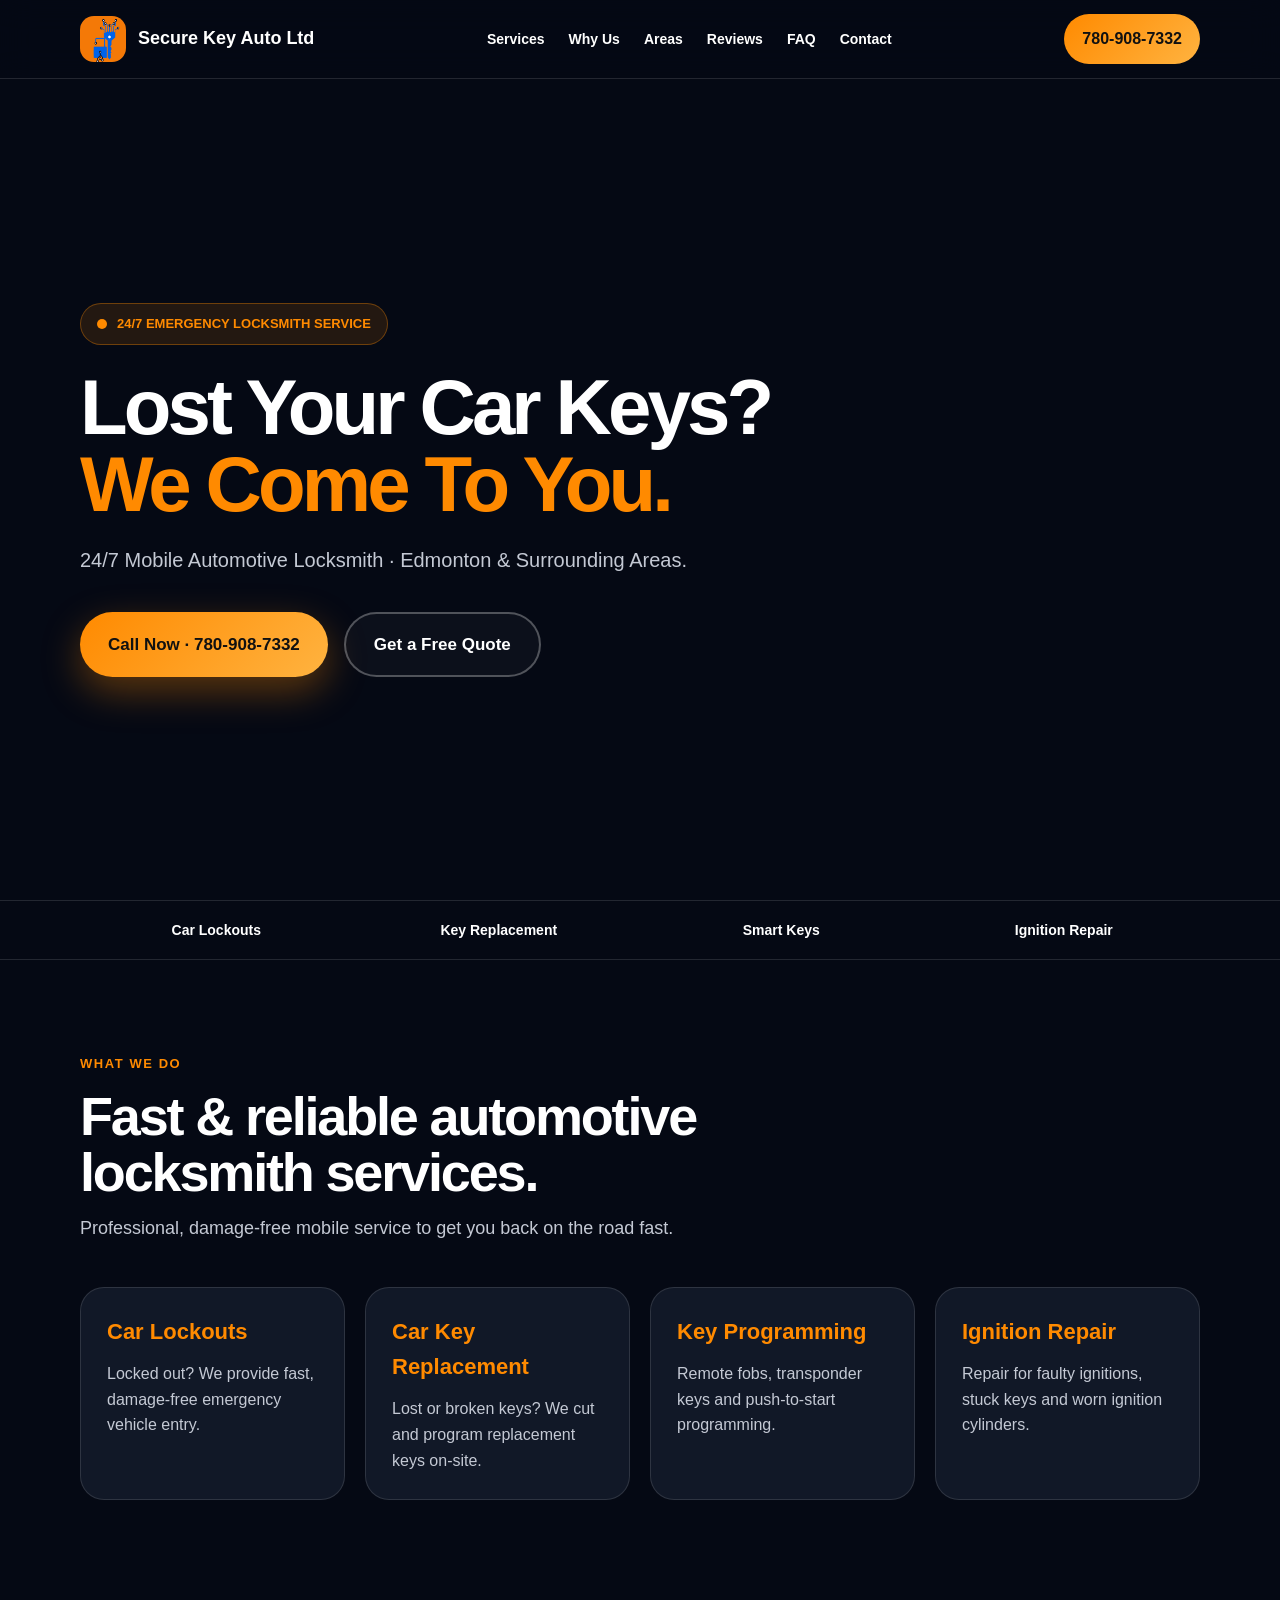
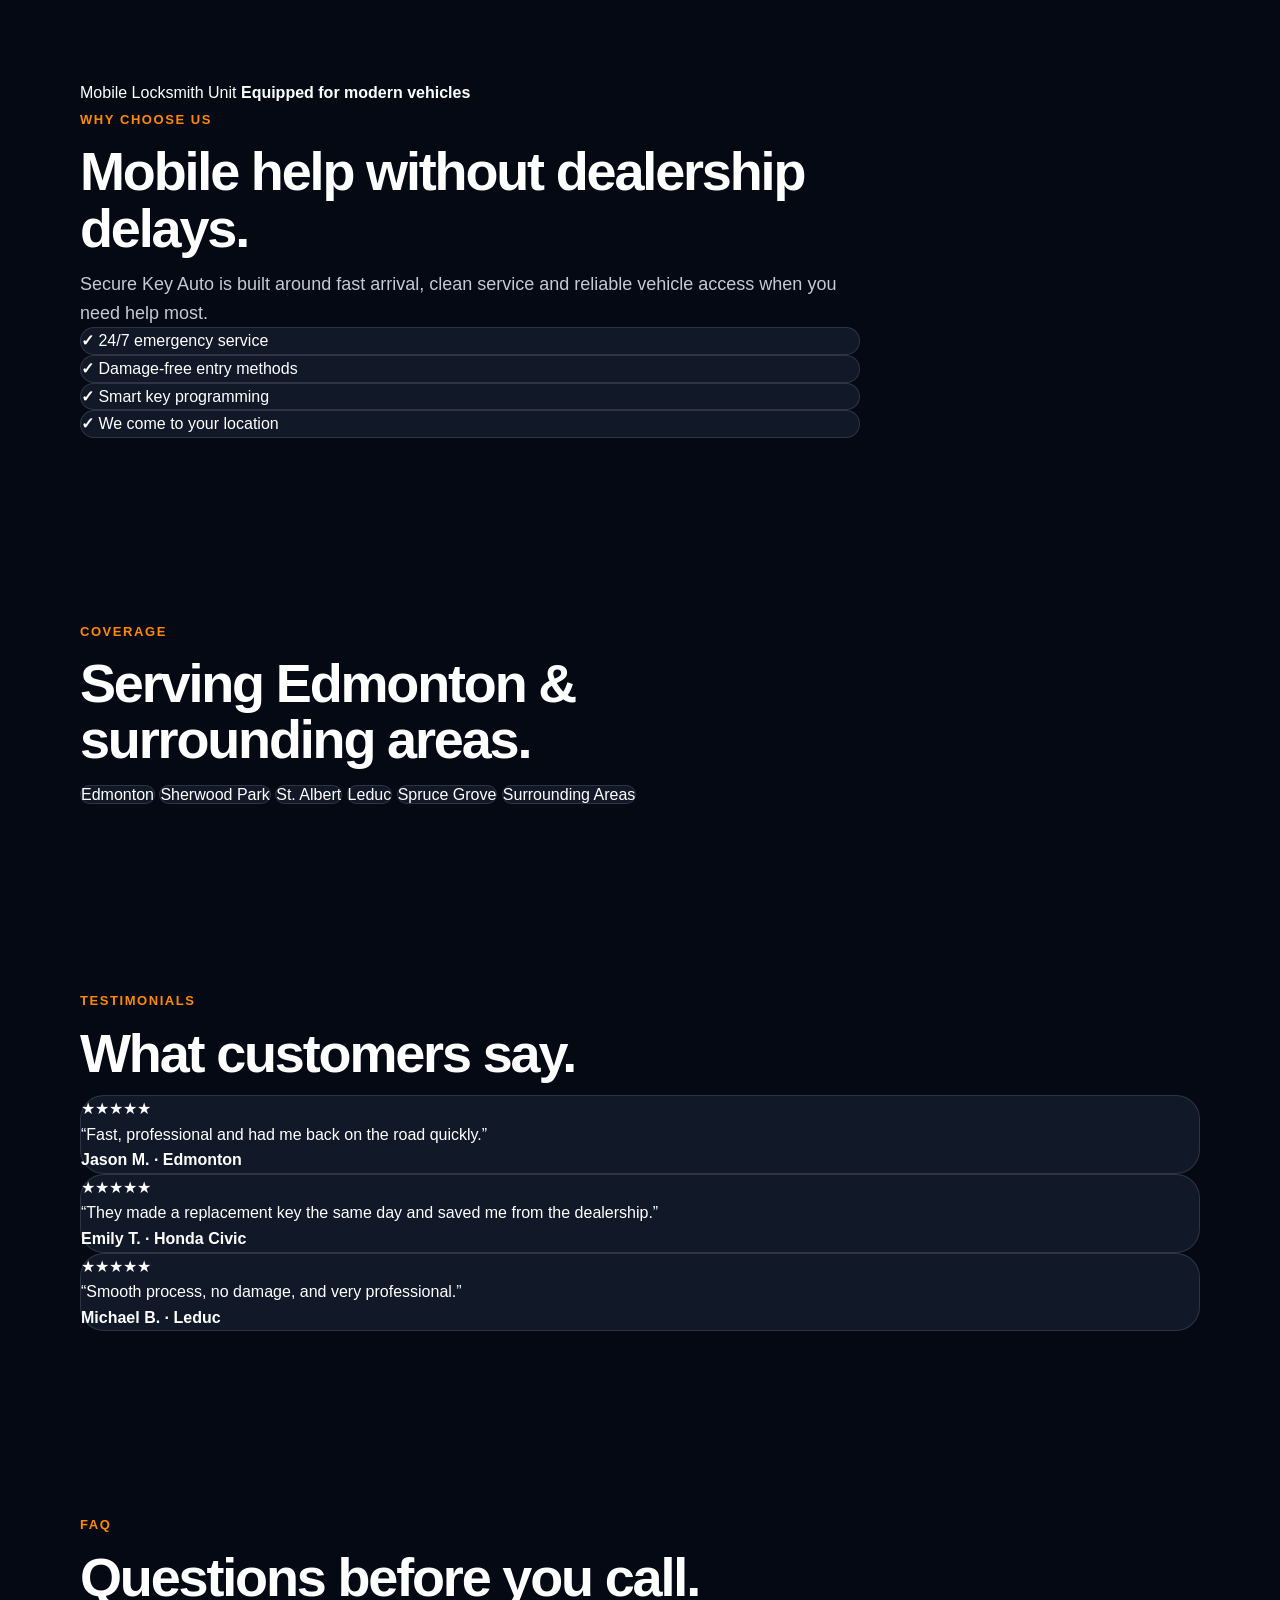
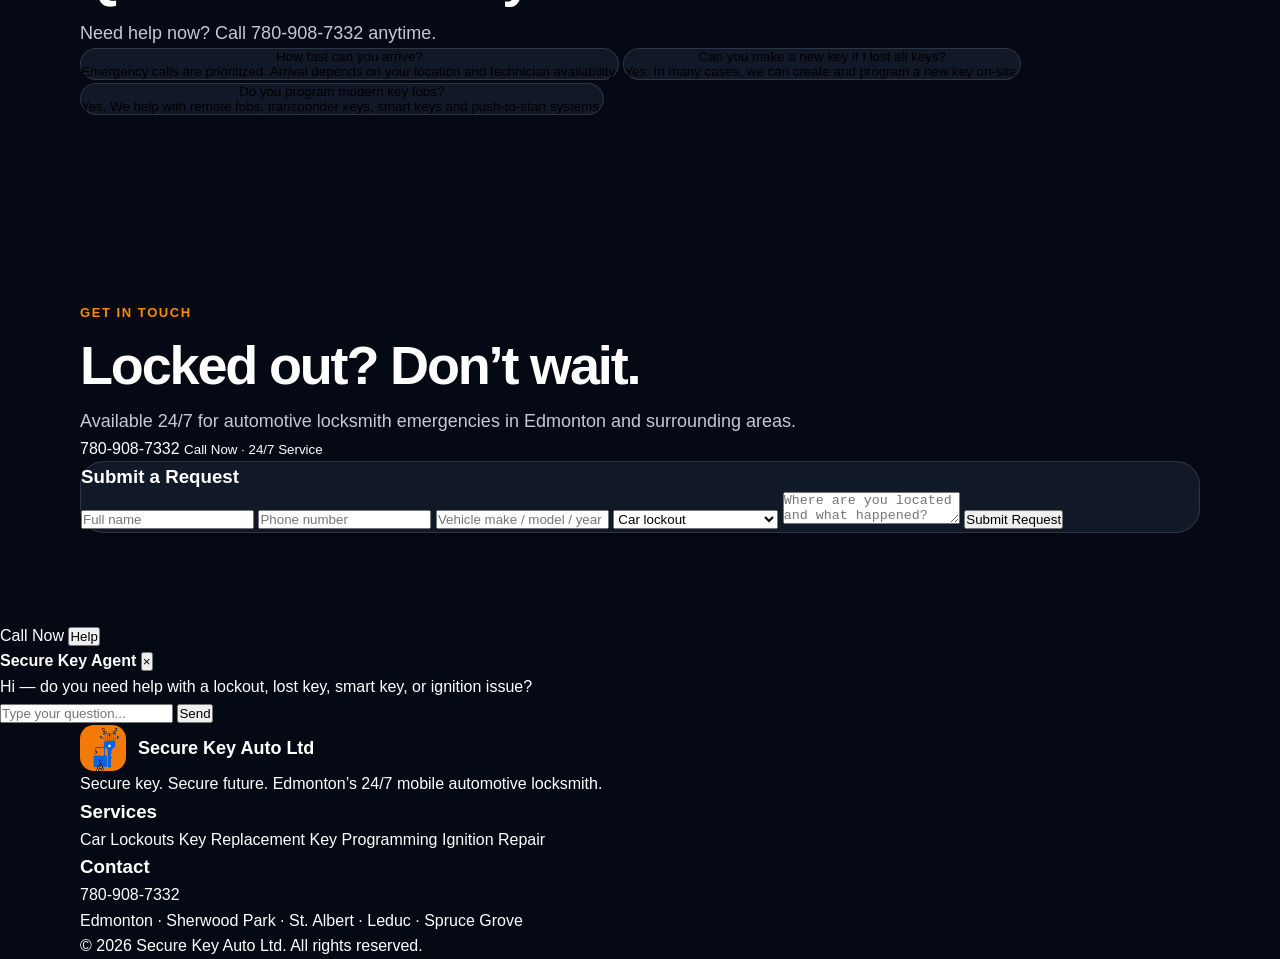
==== index.html @ ad8d3041 "Update index.html" ====
<!DOCTYPE html>
<html lang="en">
<head>
  <meta charset="UTF-8" />
  <meta name="viewport" content="width=device-width, initial-scale=1.0" />

  <title>Secure Key Auto Ltd | 24/7 Automotive Locksmith Edmonton</title>
  <meta name="description" content="24/7 mobile automotive locksmith service in Edmonton and surrounding areas. Car lockouts, lost car keys, smart key programming and ignition repair." />

  <link rel="icon" href="assets/logo-mark.png" />
  <link rel="stylesheet" href="styles.css" />
  <script defer src="script.js"></script>
</head>

<body>

  <div class="page-loader" id="loader">
    <div class="loader-ring"></div>
  </div>

  <header class="site-header">
    <div class="container nav">

      <a class="brand" href="#top">
        <img src="assets/logo-mark.png" alt="Secure Key Auto logo" onerror="this.style.display='none'">
        <span>Secure Key Auto Ltd</span>
      </a>

      <button class="menu-toggle" aria-label="Open menu">
        <span></span>
        <span></span>
        <span></span>
      </button>

      <nav class="nav-links">
        <a href="#services">Services</a>
        <a href="#why">Why Us</a>
        <a href="#areas">Areas</a>
        <a href="#reviews">Reviews</a>
        <a href="#faq">FAQ</a>
        <a href="#contact">Contact</a>
      </nav>

      <a class="nav-call" href="tel:+17809087332">780-908-7332</a>

    </div>
  </header>

  <main id="top">

    <section class="hero">
      <div class="container hero-inner">

        <div class="hero-copy reveal">

          <div class="eyebrow">
            <span></span>
            24/7 Emergency Locksmith Service
          </div>

          <h1>
            Lost Your Car Keys?
            <br>
            <strong>We Come To You.</strong>
          </h1>

          <p>
            24/7 Mobile Automotive Locksmith · Edmonton & Surrounding Areas.
          </p>

          <div class="hero-actions">
            <a class="btn btn-primary" href="tel:+17809087332">
              Call Now · 780-908-7332
            </a>

            <a class="btn btn-secondary" href="#contact">
              Get a Free Quote
            </a>
          </div>

        </div>

      </div>
    </section>

    <section class="trust-strip">
      <div class="container trust-grid">
        <span>Car Lockouts</span>
        <span>Key Replacement</span>
        <span>Smart Keys</span>
        <span>Ignition Repair</span>
      </div>
    </section>

    <section class="section services" id="services">
      <div class="container">

        <div class="section-heading reveal">
          <span>What We Do</span>
          <h2>Fast & reliable automotive locksmith services.</h2>
          <p>
            Professional, damage-free mobile service to get you back on the road fast.
          </p>
        </div>

        <div class="service-grid">

          <article class="service-card reveal">
            <h3>Car Lockouts</h3>
            <p>Locked out? We provide fast, damage-free emergency vehicle entry.</p>
          </article>

          <article class="service-card reveal">
            <h3>Car Key Replacement</h3>
            <p>Lost or broken keys? We cut and program replacement keys on-site.</p>
          </article>

          <article class="service-card reveal">
            <h3>Key Programming</h3>
            <p>Remote fobs, transponder keys and push-to-start programming.</p>
          </article>

          <article class="service-card reveal">
            <h3>Ignition Repair</h3>
            <p>Repair for faulty ignitions, stuck keys and worn ignition cylinders.</p>
          </article>

        </div>

      </div>
    </section>

    <section class="section why" id="why">
      <div class="container why-grid">

        <div class="image-panel reveal">
          <div class="image-overlay">
            <span>Mobile Locksmith Unit</span>
            <strong>Equipped for modern vehicles</strong>
          </div>
        </div>

        <div class="section-heading reveal">
          <span>Why Choose Us</span>
          <h2>Mobile help without dealership delays.</h2>
          <p>
            Secure Key Auto is built around fast arrival, clean service and reliable vehicle access when you need help most.
          </p>

          <div class="feature-list">
            <div><b>✓</b> 24/7 emergency service</div>
            <div><b>✓</b> Damage-free entry methods</div>
            <div><b>✓</b> Smart key programming</div>
            <div><b>✓</b> We come to your location</div>
          </div>

        </div>

      </div>
    </section>

    <section class="section areas" id="areas">
      <div class="container">

        <div class="section-heading reveal">
          <span>Coverage</span>
          <h2>Serving Edmonton & surrounding areas.</h2>
        </div>

        <div class="area-list reveal">
          <span>Edmonton</span>
          <span>Sherwood Park</span>
          <span>St. Albert</span>
          <span>Leduc</span>
          <span>Spruce Grove</span>
          <span>Surrounding Areas</span>
        </div>

      </div>
    </section>

    <section class="section reviews" id="reviews">
      <div class="container">

        <div class="section-heading reveal">
          <span>Testimonials</span>
          <h2>What customers say.</h2>
        </div>

        <div class="review-grid">

          <article class="review-card reveal">
            <div class="stars">★★★★★</div>
            <p>“Fast, professional and had me back on the road quickly.”</p>
            <strong>Jason M. · Edmonton</strong>
          </article>

          <article class="review-card reveal">
            <div class="stars">★★★★★</div>
            <p>“They made a replacement key the same day and saved me from the dealership.”</p>
            <strong>Emily T. · Honda Civic</strong>
          </article>

          <article class="review-card reveal">
            <div class="stars">★★★★★</div>
            <p>“Smooth process, no damage, and very professional.”</p>
            <strong>Michael B. · Leduc</strong>
          </article>

        </div>

      </div>
    </section>

    <section class="section faq" id="faq">
      <div class="container faq-grid">

        <div class="section-heading reveal">
          <span>FAQ</span>
          <h2>Questions before you call.</h2>
          <p>Need help now? Call 780-908-7332 anytime.</p>
        </div>

        <div class="faq-list reveal">

          <button class="faq-item">
            <span>How fast can you arrive?</span>
            <p>Emergency calls are prioritized. Arrival depends on your location and technician availability.</p>
          </button>

          <button class="faq-item">
            <span>Can you make a new key if I lost all keys?</span>
            <p>Yes. In many cases, we can create and program a new key on-site.</p>
          </button>

          <button class="faq-item">
            <span>Do you program modern key fobs?</span>
            <p>Yes. We help with remote fobs, transponder keys, smart keys and push-to-start systems.</p>
          </button>

        </div>

      </div>
    </section>

    <section class="section contact" id="contact">
      <div class="container contact-grid">

        <div class="section-heading reveal">
          <span>Get In Touch</span>
          <h2>Locked out? Don’t wait.</h2>
          <p>
            Available 24/7 for automotive locksmith emergencies in Edmonton and surrounding areas.
          </p>

          <div class="contact-callout">
            <a href="tel:+17809087332">780-908-7332</a>
            <small>Call Now · 24/7 Service</small>
          </div>
        </div>

        <form class="contact-form reveal">

          <h3>Submit a Request</h3>

          <input name="name" placeholder="Full name" required>
          <input name="phone" placeholder="Phone number" required>
          <input name="vehicle" placeholder="Vehicle make / model / year">

          <select name="service">
            <option>Car lockout</option>
            <option>Lost car key</option>
            <option>Smart key programming</option>
            <option>Ignition repair</option>
            <option>Other</option>
          </select>

          <textarea name="message" placeholder="Where are you located and what happened?"></textarea>

          <button>Submit Request</button>

        </form>

      </div>
    </section>

  </main>

  <a class="floating-call" href="tel:+17809087332">Call Now</a>

  <button class="chat-launcher" aria-label="Open help">Help</button>

  <aside class="chatbot">

    <div class="chat-header">
      <strong>Secure Key Agent</strong>
      <button class="chat-close">×</button>
    </div>

    <div class="chat-messages">
      <p class="bot">
        Hi — do you need help with a lockout, lost key, smart key, or ignition issue?
      </p>
    </div>

    <form class="chat-form">
      <input placeholder="Type your question...">
      <button>Send</button>
    </form>

  </aside>

  <footer class="footer">
    <div class="container footer-grid">

      <div>
        <a class="brand footer-brand" href="#top">
          <img src="assets/logo-mark.png" alt="" onerror="this.style.display='none'">
          <span>Secure Key Auto Ltd</span>
        </a>

        <p>
          Secure key. Secure future. Edmonton’s 24/7 mobile automotive locksmith.
        </p>
      </div>

      <div>
        <h3>Services</h3>
        <a href="#services">Car Lockouts</a>
        <a href="#services">Key Replacement</a>
        <a href="#services">Key Programming</a>
        <a href="#services">Ignition Repair</a>
      </div>

      <div>
        <h3>Contact</h3>
        <a href="tel:+17809087332">780-908-7332</a>
        <p>Edmonton · Sherwood Park · St. Albert · Leduc · Spruce Grove</p>
      </div>

    </div>

    <div class="container footer-bottom">
      <p>© 2026 Secure Key Auto Ltd. All rights reserved.</p>
    </div>
  </footer>

</body>
</html>
---- styles.css ----
:root{
  --orange:#ff8a00;
  --orange2:#ffb340;

  --dark:#050914;
  --panel:#111827;

  --text:#ffffff;
  --muted:#c4c9d4;

  --line:rgba(255,255,255,.12);

  --shadow:
  0 24px 70px rgba(0,0,0,.45);
}

*{
  margin:0;
  padding:0;
  box-sizing:border-box;
}

html{
  scroll-behavior:smooth;
}

body{
  font-family:Inter,Arial,sans-serif;
  background:var(--dark);
  color:var(--text);
  overflow-x:hidden;
  line-height:1.6;
}

a{
  text-decoration:none;
  color:inherit;
}

img{
  max-width:100%;
  display:block;
}

.container{
  width:min(1120px,92%);
  margin:auto;
}

.section{
  padding:90px 0;
}

/* HEADER */

.site-header{
  position:fixed;
  top:0;
  width:100%;
  z-index:1000;

  background:rgba(5,9,20,.9);

  backdrop-filter:blur(16px);

  border-bottom:1px solid var(--line);
}

.nav{
  display:flex;
  justify-content:space-between;
  align-items:center;

  padding:14px 0;
}

.brand{
  display:flex;
  align-items:center;
  gap:12px;

  font-weight:900;
}

.brand img{
  width:46px;
  height:46px;

  border-radius:14px;
}

.brand span{
  font-size:18px;
}

.menu-toggle{
  background:none;
  border:0;

  width:42px;

  display:none;
}

.menu-toggle span{
  display:block;

  height:3px;

  background:white;

  margin:6px 0;

  border-radius:4px;
}

.nav-links{
  display:flex;
  gap:24px;

  font-size:14px;
  font-weight:800;
}

.nav-links a:hover{
  color:var(--orange);
}

.nav-call{
  padding:12px 18px;

  border-radius:999px;

  background:
  linear-gradient(
    135deg,
    var(--orange),
    var(--orange2)
  );

  color:#111;

  font-weight:900;
}

/* HERO */

.hero{
  min-height:100svh;

  display:flex;
  align-items:center;

  background:
  linear-gradient(
    rgba(5,9,20,.74),
    rgba(5,9,20,.84)
  ),

  url("https://images.unsplash.com/photo-1503376780353-7e6692767b70?q=80&w=1600&auto=format&fit=crop")
  center/cover no-repeat;
}

.hero-inner{
  min-height:100svh;

  display:flex;
  align-items:center;

  padding-top:80px;
}

.hero-copy{
  width:min(760px,100%);
}

.eyebrow{
  display:inline-flex;
  align-items:center;
  gap:10px;

  padding:10px 16px;

  border-radius:999px;

  border:1px solid rgba(255,138,0,.35);

  background:rgba(255,138,0,.12);

  color:var(--orange);

  font-size:13px;
  font-weight:900;

  text-transform:uppercase;

  margin-bottom:24px;
}

.eyebrow span{
  width:10px;
  height:10px;

  border-radius:50%;

  background:var(--orange);
}

.hero h1{
  font-size:clamp(44px,7vw,78px);

  line-height:.98;

  letter-spacing:-.05em;

  margin-bottom:22px;
}

.hero h1 strong{
  color:var(--orange);
}

.hero p{
  max-width:650px;

  font-size:20px;

  color:var(--muted);
}

.hero-actions{
  display:flex;
  flex-wrap:wrap;

  gap:16px;

  margin-top:36px;
}

.btn{
  display:inline-flex;
  justify-content:center;
  align-items:center;

  padding:17px 28px;

  border-radius:999px;

  font-size:17px;
  font-weight:900;
}

.btn-primary{
  background:
  linear-gradient(
    135deg,
    var(--orange),
    var(--orange2)
  );

  color:#111;

  box-shadow:
  0 14px 38px rgba(255,138,0,.35);
}

.btn-secondary{
  border:2px solid rgba(255,255,255,.28);

  background:rgba(255,255,255,.03);
}

/* TRUST */

.trust-strip{
  background:var(--dark);

  border-top:1px solid var(--line);
  border-bottom:1px solid var(--line);

  padding:18px 0;
}

.trust-grid{
  display:grid;
  grid-template-columns:repeat(4,1fr);

  gap:10px;

  text-align:center;

  font-size:14px;
  font-weight:900;
}

/* HEADINGS */

.section-heading{
  max-width:780px;
}

.section-heading span{
  color:var(--orange);

  font-size:13px;
  font-weight:900;

  text-transform:uppercase;

  letter-spacing:.12em;
}

.section-heading h2{
  font-size:clamp(32px,5vw,54px);

  line-height:1.04;

  letter-spacing:-.04em;

  margin:12px 0 14px;
}

.section-heading p{
  font-size:18px;

  color:var(--muted);
}

/* SERVICES */

.service-grid{
  display:grid;
  grid-template-columns:repeat(4,1fr);

  gap:20px;

  margin-top:44px;
}

.service-card{
  background:var(--panel);

  border:1px solid var(--line);

  border-radius:24px;

  padding:26px;

  transition:.3s ease;
}

.service-card:hover{
  transform:translateY(-6px);
}

.service-card h3{
  color:var(--orange);

  font-size:22px;

  margin-bottom:12px;
}

.service-card p{
  color:var(--muted);
}

/* PANELS */

.review-card,
.faq-item,
.contact-form,
.area-list span,
.feature-list div{
  background:var(--panel);

  border:1px solid var(--line);

  border-radius:24px;
}

/* MOBILE */

@media(max-width:980px){

  .nav-links,
  .nav-call{
    display:none;
  }

  .menu-toggle{
    display:block;
  }

  .nav-links.open{
    display:grid;

    position:absolute;

    top:74px;
    left:4%;
    right:4%;

    background:var(--panel);

    border:1px solid var(--line);

    border-radius:20px;

    padding:20px;
  }

  .service-grid{
    grid-template-columns:1fr 1fr;
  }

}

@media(max-width:640px){

  .section{
    padding:74px 0;
  }

  .brand span{
    font-size:16px;
  }

  .hero-inner{
    align-items:flex-start;

    padding-top:145px;
  }

  .hero-copy{
    text-align:center;

    margin:auto;
  }

  .hero h1{
    font-size:44px;

    line-height:1.02;

    margin-bottom:18px;
  }

  .hero p{
    font-size:18px;

    line-height:1.5;
  }

  .btn{
    width:100%;
  }

  .service-grid,
  .trust-grid{
    grid-template-columns:1fr;
  }

}
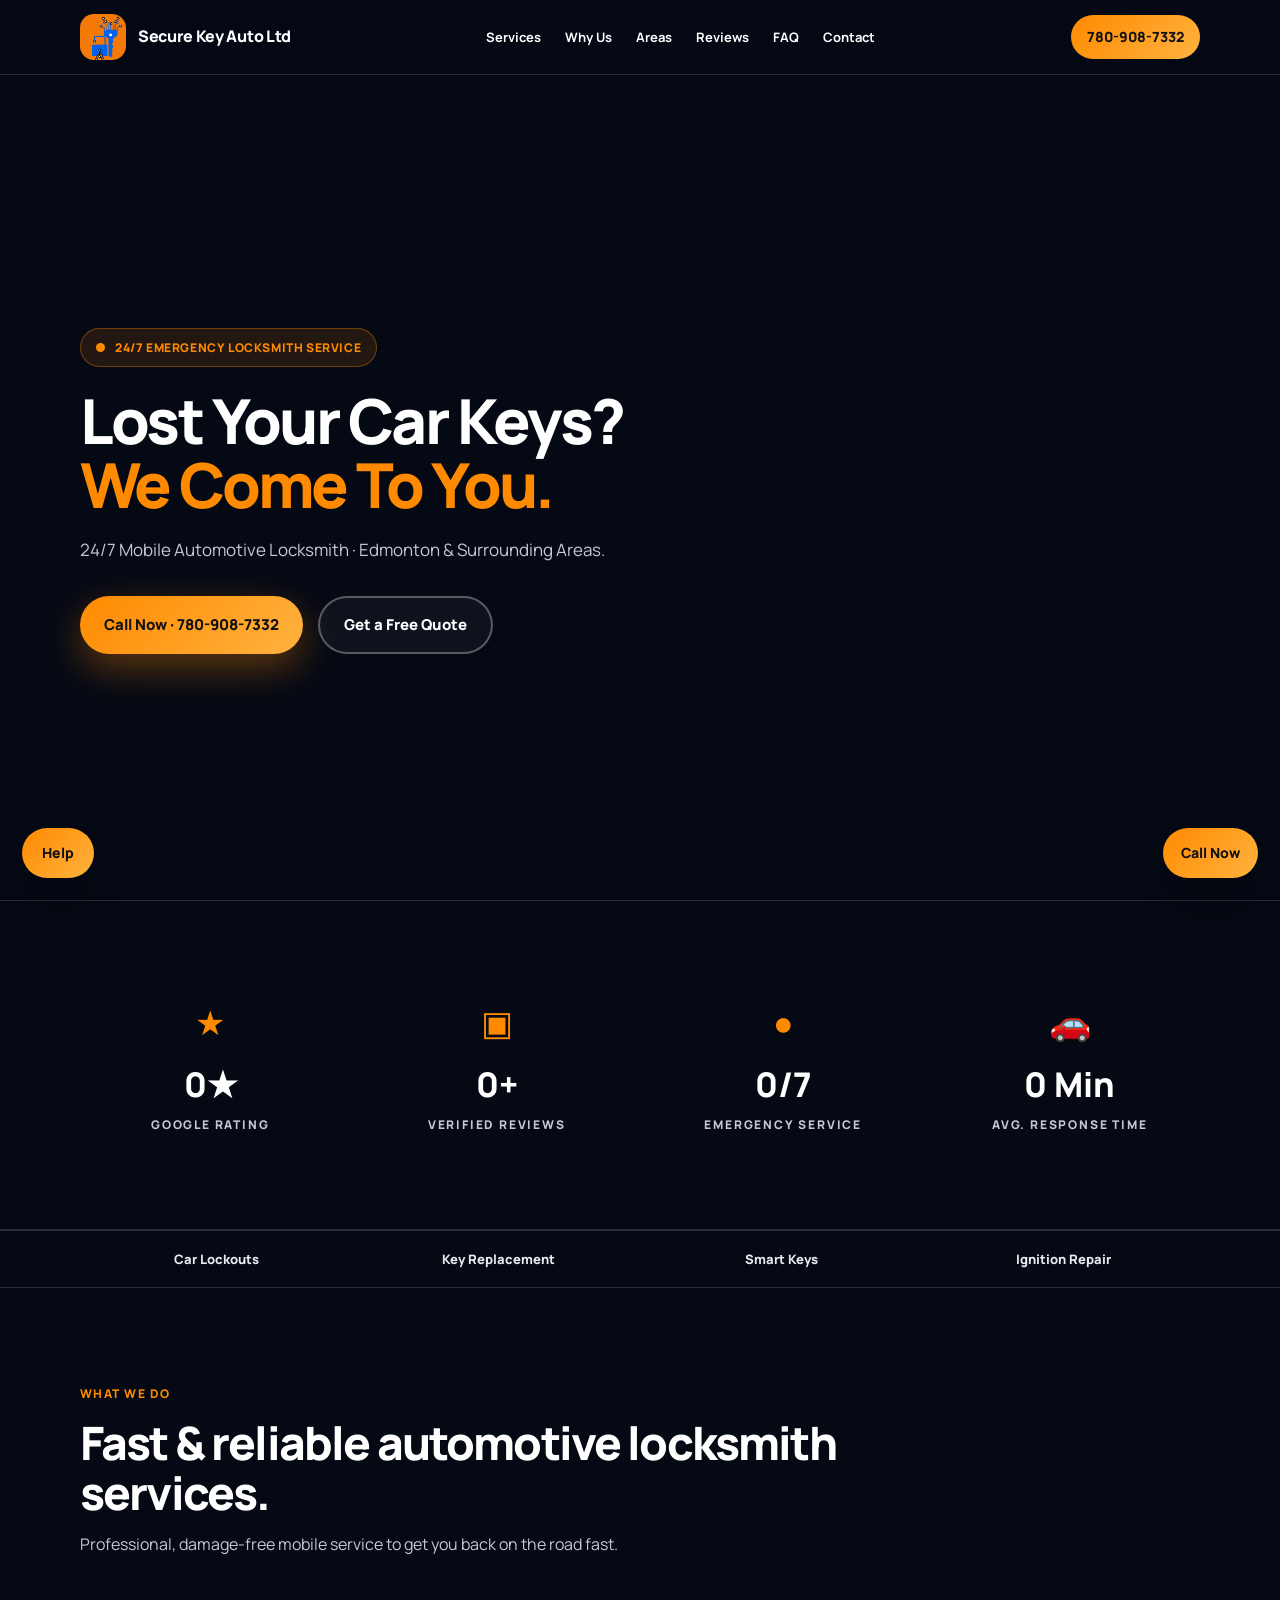
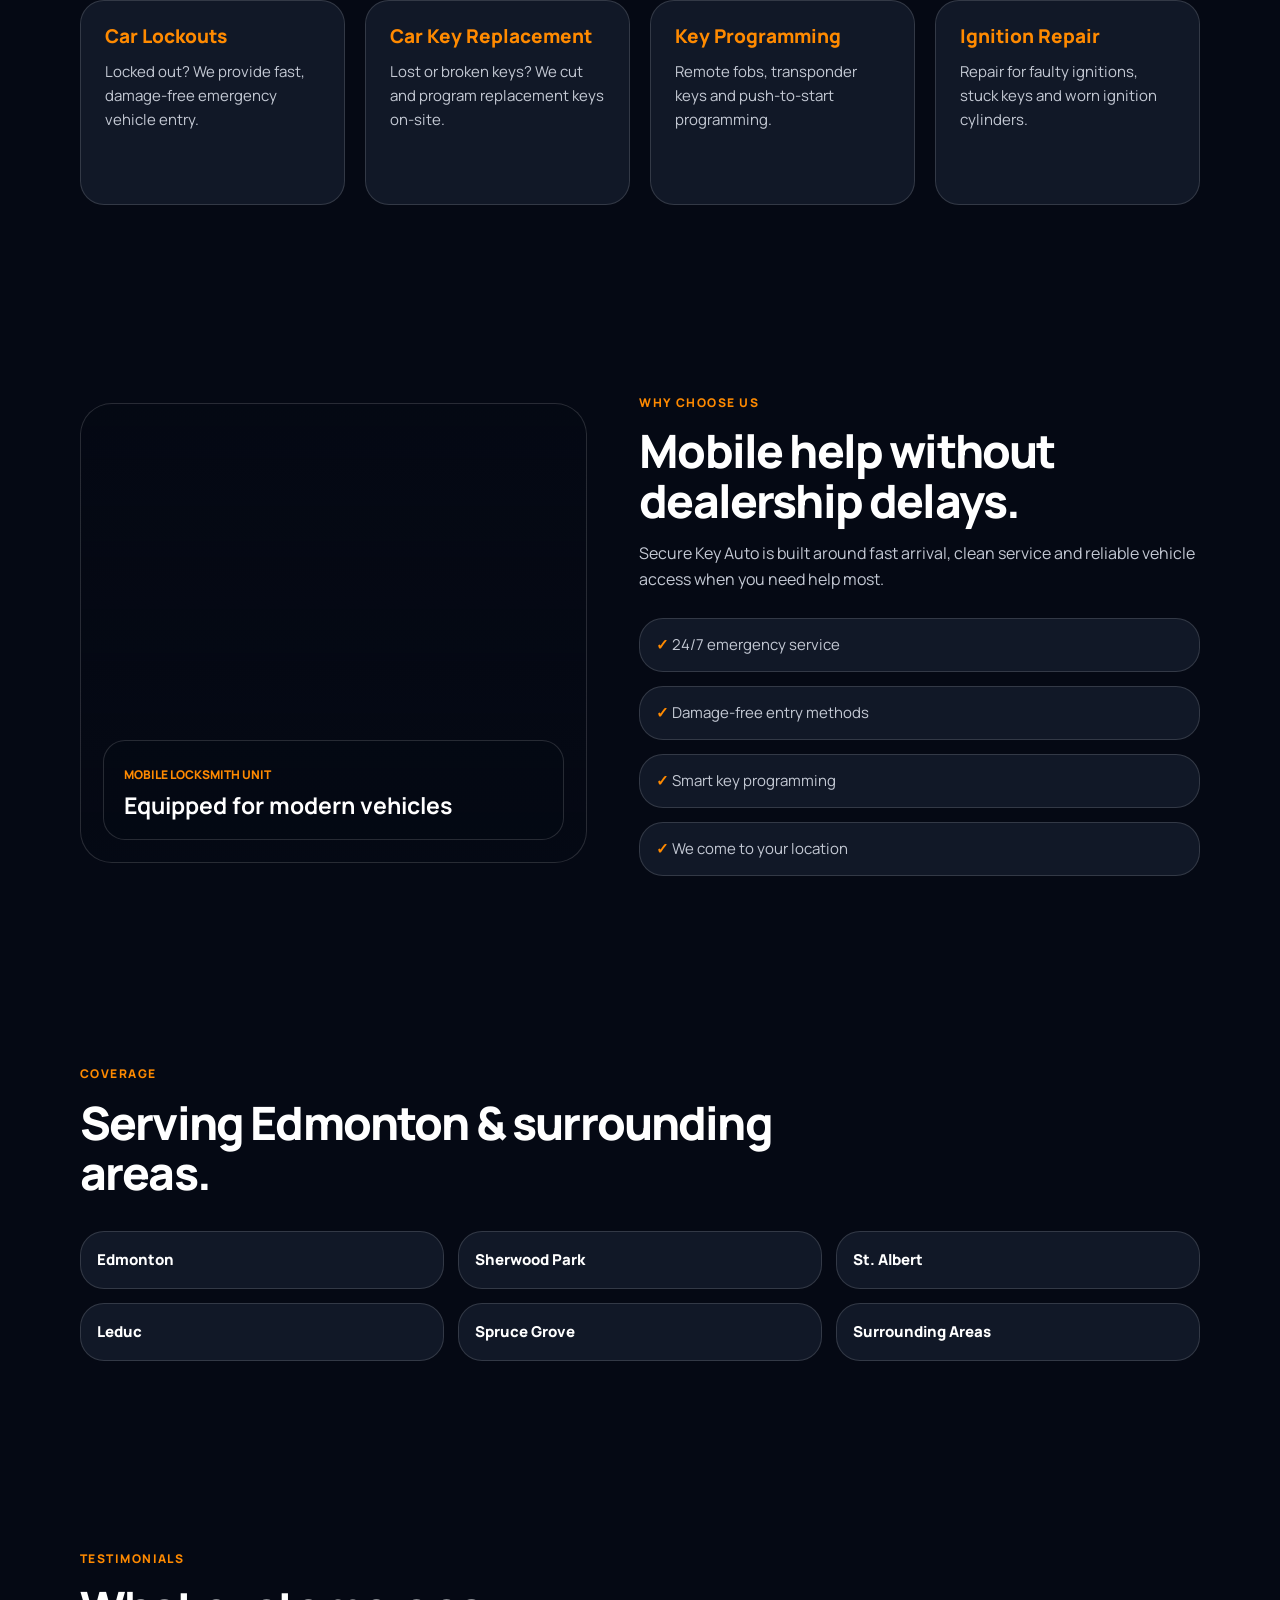
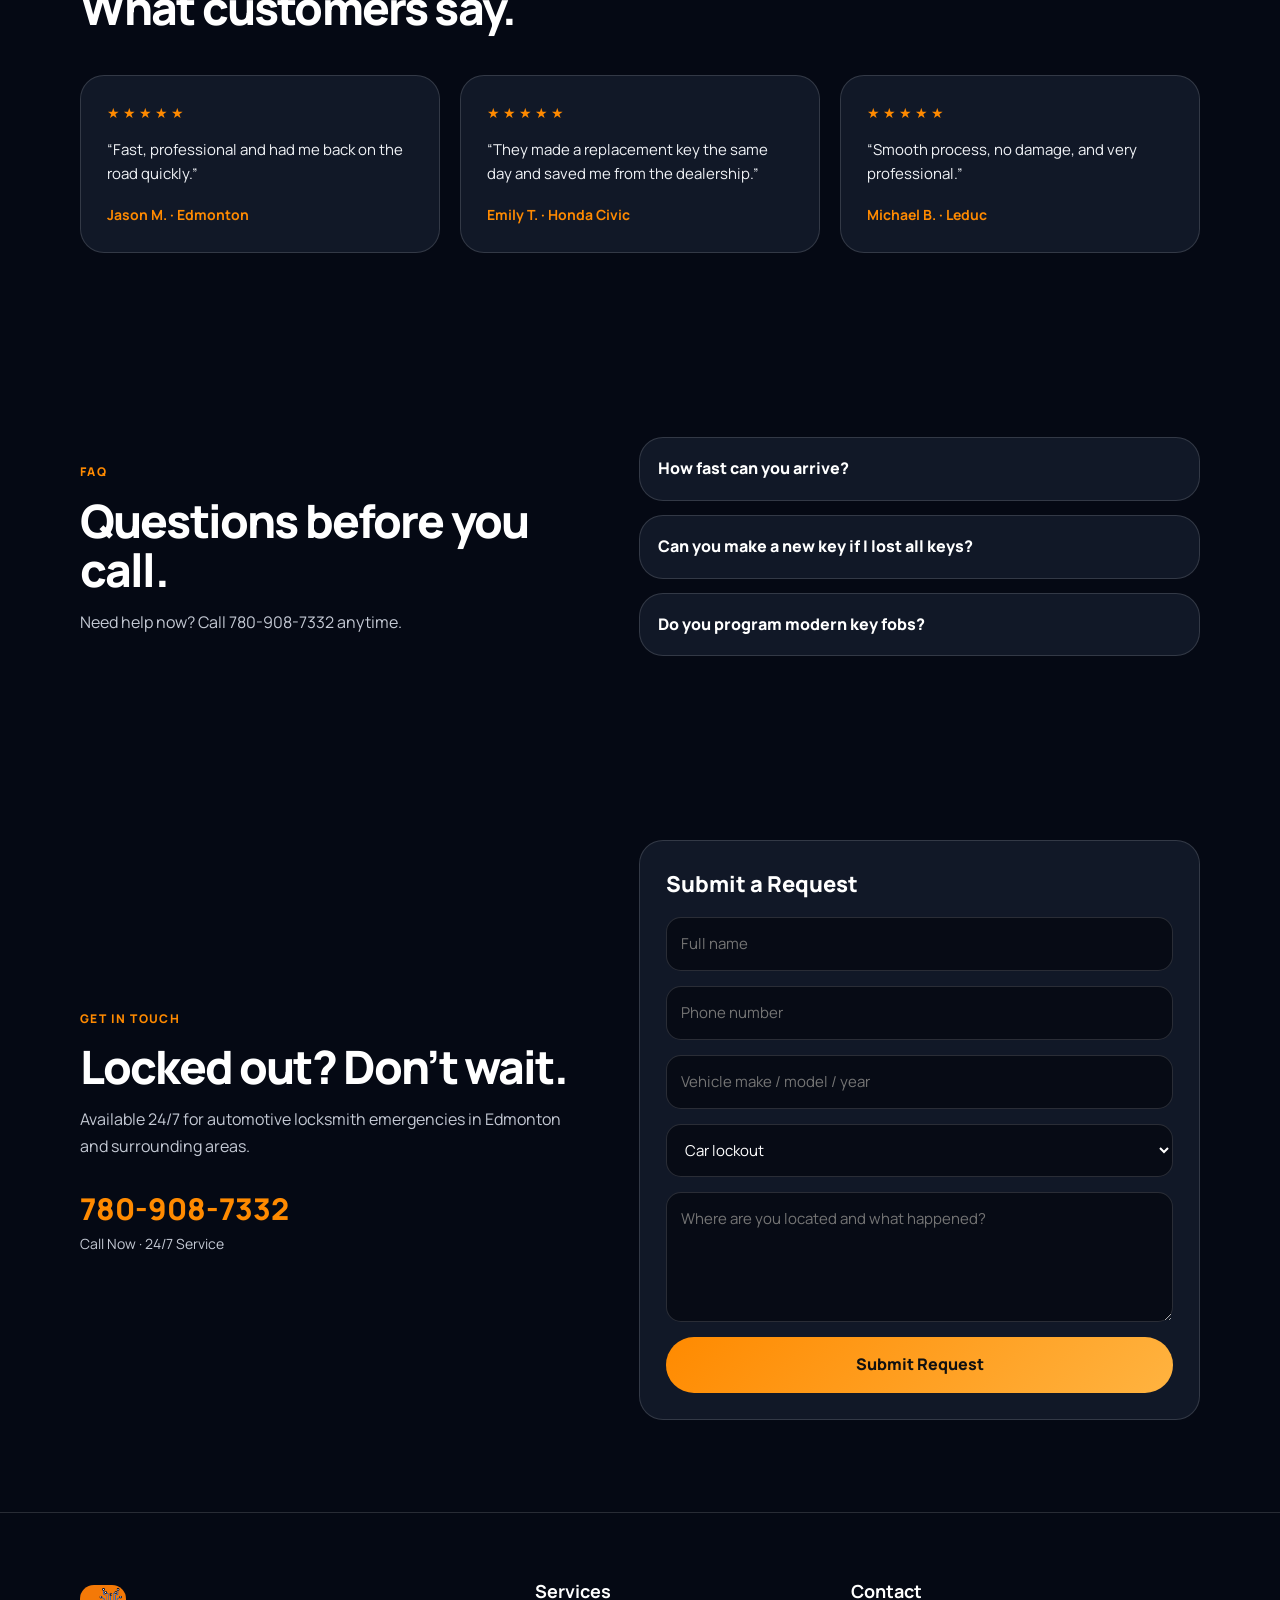
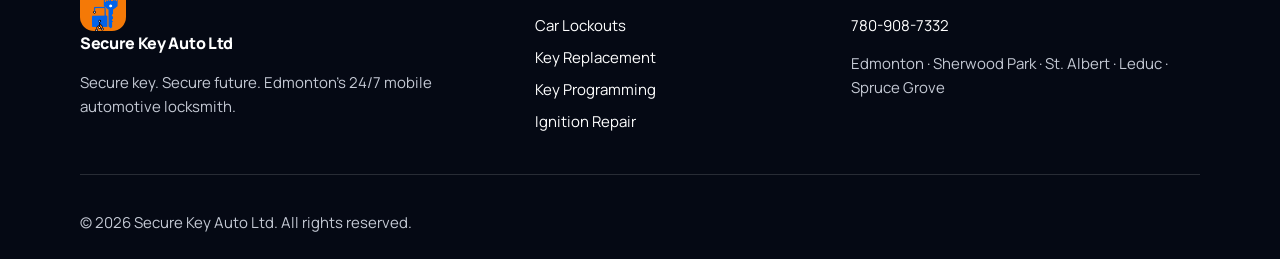
==== commit f38938c8: "Update index.html" ====
--- a/index.html
+++ b/index.html
@@ -83,6 +83,36 @@
       </div>
     </section>
 
+    <section class="stats-section" id="stats">
+      <div class="container stats-grid">
+
+        <div class="stat-box reveal">
+          <div class="stat-icon">★</div>
+          <h3><span class="counter" data-target="4.9">0</span>★</h3>
+          <p>Google Rating</p>
+        </div>
+
+        <div class="stat-box reveal">
+          <div class="stat-icon">▣</div>
+          <h3><span class="counter" data-target="200">0</span>+</h3>
+          <p>Verified Reviews</p>
+        </div>
+
+        <div class="stat-box reveal">
+          <div class="stat-icon">●</div>
+          <h3><span class="counter" data-target="24">0</span>/7</h3>
+          <p>Emergency Service</p>
+        </div>
+
+        <div class="stat-box reveal">
+          <div class="stat-icon">🚗</div>
+          <h3><span class="counter" data-target="20">0</span> Min</h3>
+          <p>Avg. Response Time</p>
+        </div>
+
+      </div>
+    </section>
+
     <section class="trust-strip">
       <div class="container trust-grid">
         <span>Car Lockouts</span>
--- a/styles.css
+++ b/styles.css
@@ -1,17 +1,14 @@
+@import url('https://fonts.googleapis.com/css2?family=Manrope:wght@400;500;600;700;800&display=swap');
+
 :root{
   --orange:#ff8a00;
   --orange2:#ffb340;
-
   --dark:#050914;
   --panel:#111827;
-
   --text:#ffffff;
   --muted:#c4c9d4;
-
-  --line:rgba(255,255,255,.12);
-
-  --shadow:
-  0 24px 70px rgba(0,0,0,.45);
+  --line:rgba(255,255,255,.14);
+  --shadow:0 24px 70px rgba(0,0,0,.45);
 }
 
 *{
@@ -25,11 +22,11 @@
 }
 
 body{
-  font-family:Inter,Arial,sans-serif;
+  font-family:'Manrope',Arial,sans-serif;
   background:var(--dark);
   color:var(--text);
+  line-height:1.6;
   overflow-x:hidden;
-  line-height:1.6;
 }
 
 a{
@@ -42,35 +39,66 @@
   display:block;
 }
 
+button,
+input,
+select,
+textarea{
+  font:inherit;
+}
+
 .container{
   width:min(1120px,92%);
   margin:auto;
 }
 
 .section{
-  padding:90px 0;
-}
-
-/* HEADER */
+  padding:92px 0;
+}
+
+.page-loader{
+  position:fixed;
+  inset:0;
+  z-index:9999;
+  display:grid;
+  place-items:center;
+  background:var(--dark);
+  transition:.4s ease;
+}
+
+.page-loader.hide{
+  opacity:0;
+  visibility:hidden;
+}
+
+.loader-ring{
+  width:58px;
+  height:58px;
+  border-radius:50%;
+  border:5px solid rgba(255,255,255,.15);
+  border-top-color:var(--orange);
+  animation:spin .8s linear infinite;
+}
+
+@keyframes spin{
+  to{
+    transform:rotate(360deg);
+  }
+}
 
 .site-header{
   position:fixed;
   top:0;
   width:100%;
   z-index:1000;
-
   background:rgba(5,9,20,.9);
-
-  backdrop-filter:blur(16px);
-
+  backdrop-filter:blur(18px);
   border-bottom:1px solid var(--line);
 }
 
 .nav{
   display:flex;
+  align-items:center;
   justify-content:space-between;
-  align-items:center;
-
   padding:14px 0;
 }
 
@@ -78,308 +106,623 @@
   display:flex;
   align-items:center;
   gap:12px;
-
-  font-weight:900;
+  font-weight:800;
 }
 
 .brand img{
   width:46px;
   height:46px;
-
   border-radius:14px;
+  object-fit:cover;
 }
 
 .brand span{
-  font-size:18px;
-}
-
-.menu-toggle{
-  background:none;
-  border:0;
-
-  width:42px;
-
-  display:none;
-}
-
-.menu-toggle span{
-  display:block;
-
-  height:3px;
-
-  background:white;
-
-  margin:6px 0;
-
-  border-radius:4px;
+  font-size:16px;
+  letter-spacing:-.02em;
 }
 
 .nav-links{
   display:flex;
   gap:24px;
-
+  font-size:13px;
+  font-weight:700;
+}
+
+.nav-links a:hover{
+  color:var(--orange);
+}
+
+.nav-call{
+  padding:11px 16px;
+  border-radius:999px;
+  background:linear-gradient(135deg,var(--orange),var(--orange2));
+  color:#111;
   font-size:14px;
   font-weight:800;
 }
 
-.nav-links a:hover{
-  color:var(--orange);
-}
-
-.nav-call{
-  padding:12px 18px;
-
-  border-radius:999px;
-
-  background:
-  linear-gradient(
-    135deg,
-    var(--orange),
-    var(--orange2)
-  );
-
-  color:#111;
-
-  font-weight:900;
-}
-
-/* HERO */
+.menu-toggle{
+  display:none;
+  background:none;
+  border:0;
+  width:42px;
+}
+
+.menu-toggle span{
+  display:block;
+  height:3px;
+  background:white;
+  margin:6px 0;
+  border-radius:4px;
+}
 
 .hero{
   min-height:100svh;
-
   display:flex;
   align-items:center;
-
   background:
-  linear-gradient(
-    rgba(5,9,20,.74),
-    rgba(5,9,20,.84)
-  ),
-
-  url("https://images.unsplash.com/photo-1503376780353-7e6692767b70?q=80&w=1600&auto=format&fit=crop")
-  center/cover no-repeat;
+    linear-gradient(rgba(5,9,20,.74),rgba(5,9,20,.86)),
+    url("https://images.unsplash.com/photo-1503376780353-7e6692767b70?q=80&w=1600&auto=format&fit=crop")
+    center/cover no-repeat;
 }
 
 .hero-inner{
   min-height:100svh;
-
   display:flex;
   align-items:center;
-
-  padding-top:80px;
+  padding-top:82px;
 }
 
 .hero-copy{
-  width:min(760px,100%);
+  width:min(720px,100%);
+  text-align:left;
 }
 
 .eyebrow{
   display:inline-flex;
   align-items:center;
   gap:10px;
-
-  padding:10px 16px;
-
+  padding:9px 15px;
   border-radius:999px;
-
+  color:var(--orange);
+  background:rgba(255,138,0,.12);
   border:1px solid rgba(255,138,0,.35);
-
-  background:rgba(255,138,0,.12);
-
-  color:var(--orange);
-
-  font-size:13px;
-  font-weight:900;
-
   text-transform:uppercase;
-
-  margin-bottom:24px;
+  font-size:12px;
+  font-weight:800;
+  letter-spacing:.05em;
+  margin-bottom:22px;
 }
 
 .eyebrow span{
-  width:10px;
-  height:10px;
-
+  width:9px;
+  height:9px;
   border-radius:50%;
-
   background:var(--orange);
 }
 
 .hero h1{
-  font-size:clamp(44px,7vw,78px);
-
-  line-height:.98;
-
-  letter-spacing:-.05em;
-
-  margin-bottom:22px;
+  font-size:clamp(36px,5vw,62px);
+  line-height:1.02;
+  letter-spacing:-.045em;
+  margin-bottom:20px;
+  font-weight:800;
 }
 
 .hero h1 strong{
   color:var(--orange);
+  font-weight:800;
 }
 
 .hero p{
-  max-width:650px;
-
-  font-size:20px;
-
+  max-width:620px;
   color:var(--muted);
+  font-size:17px;
+  line-height:1.65;
 }
 
 .hero-actions{
   display:flex;
   flex-wrap:wrap;
-
-  gap:16px;
-
-  margin-top:36px;
+  gap:15px;
+  margin-top:32px;
 }
 
 .btn{
   display:inline-flex;
   justify-content:center;
   align-items:center;
-
-  padding:17px 28px;
-
+  padding:15px 24px;
   border-radius:999px;
-
-  font-size:17px;
-  font-weight:900;
+  font-weight:800;
+  font-size:15px;
 }
 
 .btn-primary{
-  background:
-  linear-gradient(
-    135deg,
-    var(--orange),
-    var(--orange2)
-  );
-
+  background:linear-gradient(135deg,var(--orange),var(--orange2));
   color:#111;
-
-  box-shadow:
-  0 14px 38px rgba(255,138,0,.35);
+  box-shadow:0 14px 38px rgba(255,138,0,.35);
 }
 
 .btn-secondary{
-  border:2px solid rgba(255,255,255,.28);
-
-  background:rgba(255,255,255,.03);
-}
-
-/* TRUST */
+  border:2px solid rgba(255,255,255,.3);
+  color:white;
+  background:rgba(255,255,255,.04);
+}
+
+.stats-section{
+  background:var(--dark);
+  border-top:1px solid var(--line);
+  border-bottom:1px solid var(--line);
+  padding:70px 0;
+}
+
+.stats-grid{
+  display:grid;
+  grid-template-columns:repeat(4,1fr);
+  gap:26px;
+  text-align:center;
+}
+
+.stat-box{
+  padding:24px 16px;
+}
+
+.stat-icon{
+  color:var(--orange);
+  font-size:34px;
+  margin-bottom:18px;
+}
+
+.stat-box h3{
+  font-size:34px;
+  line-height:1;
+  font-weight:800;
+  color:white;
+}
+
+.stat-box p{
+  margin-top:14px;
+  color:var(--muted);
+  text-transform:uppercase;
+  letter-spacing:.15em;
+  font-size:12px;
+  font-weight:800;
+}
 
 .trust-strip{
   background:var(--dark);
-
   border-top:1px solid var(--line);
   border-bottom:1px solid var(--line);
-
   padding:18px 0;
 }
 
 .trust-grid{
   display:grid;
   grid-template-columns:repeat(4,1fr);
-
   gap:10px;
-
   text-align:center;
-
-  font-size:14px;
-  font-weight:900;
-}
-
-/* HEADINGS */
+  font-weight:800;
+  font-size:13px;
+  color:#e8eaf0;
+}
 
 .section-heading{
-  max-width:780px;
+  max-width:760px;
 }
 
 .section-heading span{
   color:var(--orange);
-
-  font-size:13px;
-  font-weight:900;
-
   text-transform:uppercase;
-
   letter-spacing:.12em;
+  font-size:12px;
+  font-weight:800;
 }
 
 .section-heading h2{
-  font-size:clamp(32px,5vw,54px);
-
-  line-height:1.04;
-
+  font-size:clamp(28px,4vw,46px);
+  line-height:1.08;
   letter-spacing:-.04em;
-
   margin:12px 0 14px;
+  font-weight:800;
 }
 
 .section-heading p{
-  font-size:18px;
-
   color:var(--muted);
-}
-
-/* SERVICES */
-
-.service-grid{
-  display:grid;
-  grid-template-columns:repeat(4,1fr);
-
-  gap:20px;
-
-  margin-top:44px;
-}
-
-.service-card{
-  background:var(--panel);
-
-  border:1px solid var(--line);
-
-  border-radius:24px;
-
-  padding:26px;
-
-  transition:.3s ease;
-}
-
-.service-card:hover{
-  transform:translateY(-6px);
-}
-
-.service-card h3{
-  color:var(--orange);
-
-  font-size:22px;
-
-  margin-bottom:12px;
-}
-
-.service-card p{
-  color:var(--muted);
-}
-
-/* PANELS */
-
+  font-size:16px;
+  line-height:1.65;
+}
+
+.service-card,
 .review-card,
 .faq-item,
 .contact-form,
-.area-list span,
+.feature-list div,
+.area-list span{
+  background:var(--panel);
+  border:1px solid var(--line);
+  border-radius:24px;
+}
+
+.service-grid{
+  display:grid;
+  grid-template-columns:repeat(4,1fr);
+  gap:20px;
+  margin-top:42px;
+}
+
+.service-card{
+  min-height:205px;
+  padding:24px;
+  transition:.3s ease;
+}
+
+.service-card:hover{
+  transform:translateY(-6px);
+}
+
+.service-card h3{
+  color:var(--orange);
+  font-size:19px;
+  line-height:1.2;
+  margin-bottom:12px;
+  font-weight:800;
+}
+
+.service-card p{
+  color:var(--muted);
+  font-size:15px;
+  line-height:1.6;
+}
+
+.why,
+.areas,
+.faq{
+  background:var(--dark);
+}
+
+.why-grid,
+.faq-grid,
+.contact-grid{
+  display:grid;
+  grid-template-columns:.95fr 1.05fr;
+  gap:52px;
+  align-items:center;
+}
+
+.image-panel{
+  min-height:460px;
+  border-radius:32px;
+  background:
+    linear-gradient(rgba(5,9,20,.2),rgba(5,9,20,.65)),
+    url("https://images.unsplash.com/photo-1487754180451-c456f719a1fc?auto=format&fit=crop&w=1200&q=80")
+    center/cover;
+  position:relative;
+  border:1px solid var(--line);
+  overflow:hidden;
+}
+
+.image-overlay{
+  position:absolute;
+  left:22px;
+  right:22px;
+  bottom:22px;
+  background:rgba(5,9,20,.78);
+  border:1px solid var(--line);
+  border-radius:22px;
+  padding:20px;
+}
+
+.image-overlay span{
+  color:var(--orange);
+  font-size:12px;
+  font-weight:800;
+  text-transform:uppercase;
+}
+
+.image-overlay strong{
+  display:block;
+  font-size:23px;
+  line-height:1.15;
+  margin-top:6px;
+}
+
+.feature-list{
+  display:grid;
+  gap:14px;
+  margin-top:26px;
+}
+
 .feature-list div{
+  padding:14px 16px;
+  color:var(--muted);
+  font-size:15px;
+}
+
+.feature-list b{
+  color:var(--orange);
+}
+
+.area-list{
+  display:grid;
+  grid-template-columns:repeat(3,1fr);
+  gap:14px;
+  margin-top:34px;
+}
+
+.area-list span{
+  padding:16px;
+  font-size:15px;
+  font-weight:800;
+}
+
+.review-grid{
+  display:grid;
+  grid-template-columns:repeat(3,1fr);
+  gap:20px;
+  margin-top:42px;
+}
+
+.review-card{
+  padding:26px;
+}
+
+.stars{
+  color:var(--orange);
+  letter-spacing:3px;
+  margin-bottom:14px;
+  font-size:14px;
+}
+
+.review-card p{
+  color:#f0f2f6;
+  font-size:15px;
+  line-height:1.6;
+}
+
+.review-card strong{
+  display:block;
+  margin-top:18px;
+  color:var(--orange);
+  font-size:14px;
+}
+
+.faq-list{
+  display:grid;
+  gap:14px;
+}
+
+.faq-item{
+  width:100%;
+  text-align:left;
+  color:white;
+  padding:18px;
+  cursor:pointer;
+}
+
+.faq-item span{
+  font-weight:800;
+  font-size:16px;
+}
+
+.faq-item p{
+  display:none;
+  margin-top:10px;
+  color:var(--muted);
+  font-size:15px;
+  line-height:1.6;
+}
+
+.faq-item.active p{
+  display:block;
+}
+
+.contact-callout{
+  margin-top:26px;
+}
+
+.contact-callout a{
+  color:var(--orange);
+  font-size:30px;
+  font-weight:800;
+}
+
+.contact-callout small{
+  display:block;
+  color:var(--muted);
+  font-size:14px;
+}
+
+.contact-form{
+  display:grid;
+  gap:15px;
+  padding:26px;
+}
+
+.contact-form h3{
+  font-size:22px;
+  font-weight:800;
+}
+
+.contact-form input,
+.contact-form select,
+.contact-form textarea{
+  width:100%;
+  border:1px solid var(--line);
+  background:#070b15;
+  color:white;
+  border-radius:15px;
+  padding:14px;
+  font-size:15px;
+}
+
+.contact-form textarea{
+  min-height:130px;
+}
+
+.contact-form button{
+  border:0;
+  border-radius:999px;
+  padding:15px;
+  color:#111;
+  background:linear-gradient(135deg,var(--orange),var(--orange2));
+  font-weight:800;
+}
+
+.floating-call,
+.chat-launcher{
+  position:fixed;
+  bottom:22px;
+  z-index:850;
+  border:0;
+  border-radius:999px;
+  color:#111;
+  background:linear-gradient(135deg,var(--orange),var(--orange2));
+  font-size:14px;
+  font-weight:800;
+  box-shadow:var(--shadow);
+}
+
+.floating-call{
+  right:22px;
+  padding:14px 18px;
+}
+
+.chat-launcher{
+  left:22px;
+  padding:14px 20px;
+}
+
+.chatbot{
+  position:fixed;
+  left:22px;
+  bottom:92px;
+  width:min(350px,calc(100vw - 44px));
   background:var(--panel);
-
   border:1px solid var(--line);
-
-  border-radius:24px;
-}
-
-/* MOBILE */
+  border-radius:22px;
+  overflow:hidden;
+  display:none;
+  z-index:900;
+}
+
+.chatbot.open{
+  display:block;
+}
+
+.chat-header{
+  display:flex;
+  justify-content:space-between;
+  align-items:center;
+  padding:15px;
+  background:#070b15;
+  border-bottom:1px solid var(--line);
+}
+
+.chat-close{
+  background:none;
+  border:0;
+  color:white;
+  font-size:24px;
+}
+
+.chat-messages{
+  height:220px;
+  overflow:auto;
+  padding:15px;
+  display:grid;
+  align-content:start;
+  gap:10px;
+}
+
+.chat-messages p{
+  max-width:85%;
+  padding:11px 12px;
+  border-radius:14px;
+  font-size:14px;
+}
+
+.bot{
+  background:#182338;
+}
+
+.user{
+  background:var(--orange);
+  color:#111;
+  margin-left:auto;
+}
+
+.chat-form{
+  display:grid;
+  grid-template-columns:1fr auto;
+  gap:8px;
+  padding:12px;
+  border-top:1px solid var(--line);
+}
+
+.chat-form input{
+  border:1px solid var(--line);
+  border-radius:12px;
+  background:#070b15;
+  color:white;
+  padding:12px;
+  font-size:14px;
+}
+
+.chat-form button{
+  border:0;
+  border-radius:12px;
+  padding:0 14px;
+  font-weight:800;
+  background:var(--orange);
+  color:#111;
+}
+
+.footer{
+  background:var(--dark);
+  border-top:1px solid var(--line);
+  padding:64px 0 24px;
+}
+
+.footer-grid{
+  display:grid;
+  grid-template-columns:1.2fr .8fr 1fr;
+  gap:36px;
+}
+
+.footer h3{
+  font-size:18px;
+  margin-bottom:8px;
+}
+
+.footer a{
+  display:block;
+  margin:8px 0;
+  font-size:15px;
+}
+
+.footer p{
+  color:var(--muted);
+  margin-top:14px;
+  font-size:15px;
+}
+
+.footer-bottom{
+  border-top:1px solid var(--line);
+  margin-top:32px;
+  padding-top:22px;
+}
+
+.reveal{
+  opacity:0;
+  transform:translateY(22px);
+  transition:.7s ease;
+}
+
+.reveal.show{
+  opacity:1;
+  transform:none;
+}
 
 @media(max-width:980px){
 
@@ -394,71 +737,134 @@
 
   .nav-links.open{
     display:grid;
-
     position:absolute;
-
     top:74px;
     left:4%;
     right:4%;
-
     background:var(--panel);
-
     border:1px solid var(--line);
-
     border-radius:20px;
-
     padding:20px;
   }
 
-  .service-grid{
+  .service-grid,
+  .review-grid{
     grid-template-columns:1fr 1fr;
   }
 
+  .why-grid,
+  .faq-grid,
+  .contact-grid{
+    grid-template-columns:1fr;
+  }
+
+  .area-list{
+    grid-template-columns:1fr 1fr;
+  }
 }
 
 @media(max-width:640px){
 
   .section{
-    padding:74px 0;
+    padding:72px 0;
+  }
+
+  .nav{
+    padding:12px 0;
+  }
+
+  .brand img{
+    width:40px;
+    height:40px;
   }
 
   .brand span{
-    font-size:16px;
+    font-size:15px;
   }
 
   .hero-inner{
     align-items:flex-start;
-
     padding-top:145px;
   }
 
   .hero-copy{
     text-align:center;
-
     margin:auto;
   }
 
+  .eyebrow{
+    font-size:11px;
+    padding:8px 12px;
+    margin-bottom:20px;
+  }
+
   .hero h1{
-    font-size:44px;
-
-    line-height:1.02;
-
-    margin-bottom:18px;
+    font-size:36px;
+    line-height:1.06;
+    letter-spacing:-.035em;
+    margin-bottom:16px;
   }
 
   .hero p{
-    font-size:18px;
-
-    line-height:1.5;
+    font-size:16px;
+    line-height:1.55;
+    margin:auto;
+  }
+
+  .hero-actions{
+    margin-top:28px;
   }
 
   .btn{
     width:100%;
-  }
-
+    padding:15px 18px;
+    font-size:14px;
+  }
+
+  .stats-grid{
+    grid-template-columns:1fr 1fr;
+    gap:34px 18px;
+  }
+
+  .stat-box h3{
+    font-size:30px;
+  }
+
+  .stat-box p{
+    font-size:11px;
+  }
+
+  .trust-grid,
   .service-grid,
-  .trust-grid{
+  .review-grid,
+  .area-list,
+  .footer-grid{
     grid-template-columns:1fr;
   }
 
+  .image-panel{
+    min-height:340px;
+  }
+
+  .section-heading h2{
+    font-size:30px;
+  }
+
+  .section-heading p{
+    font-size:15px;
+  }
+
+  .contact-callout a{
+    font-size:26px;
+  }
+
+  .floating-call{
+    right:18px;
+    bottom:18px;
+  }
+
+  .chat-launcher{
+    left:18px;
+    bottom:18px;
+  }
 }
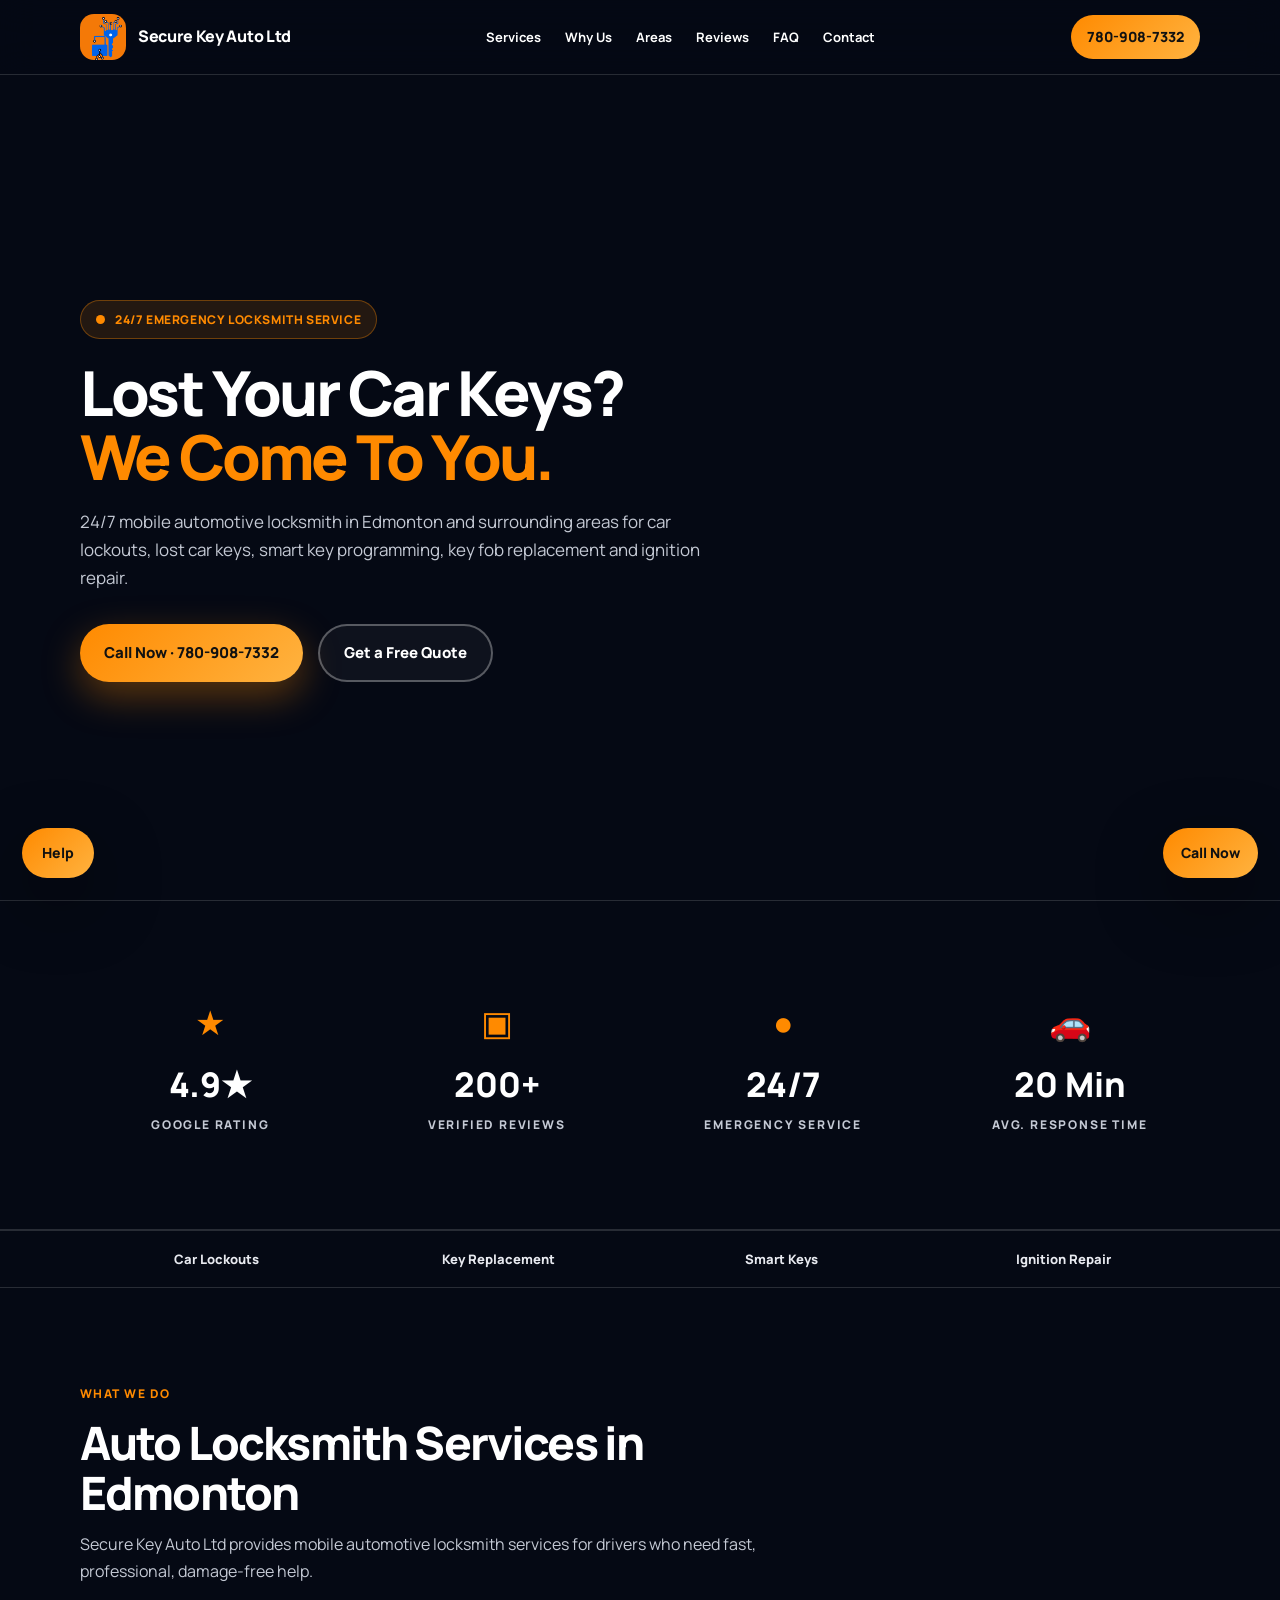
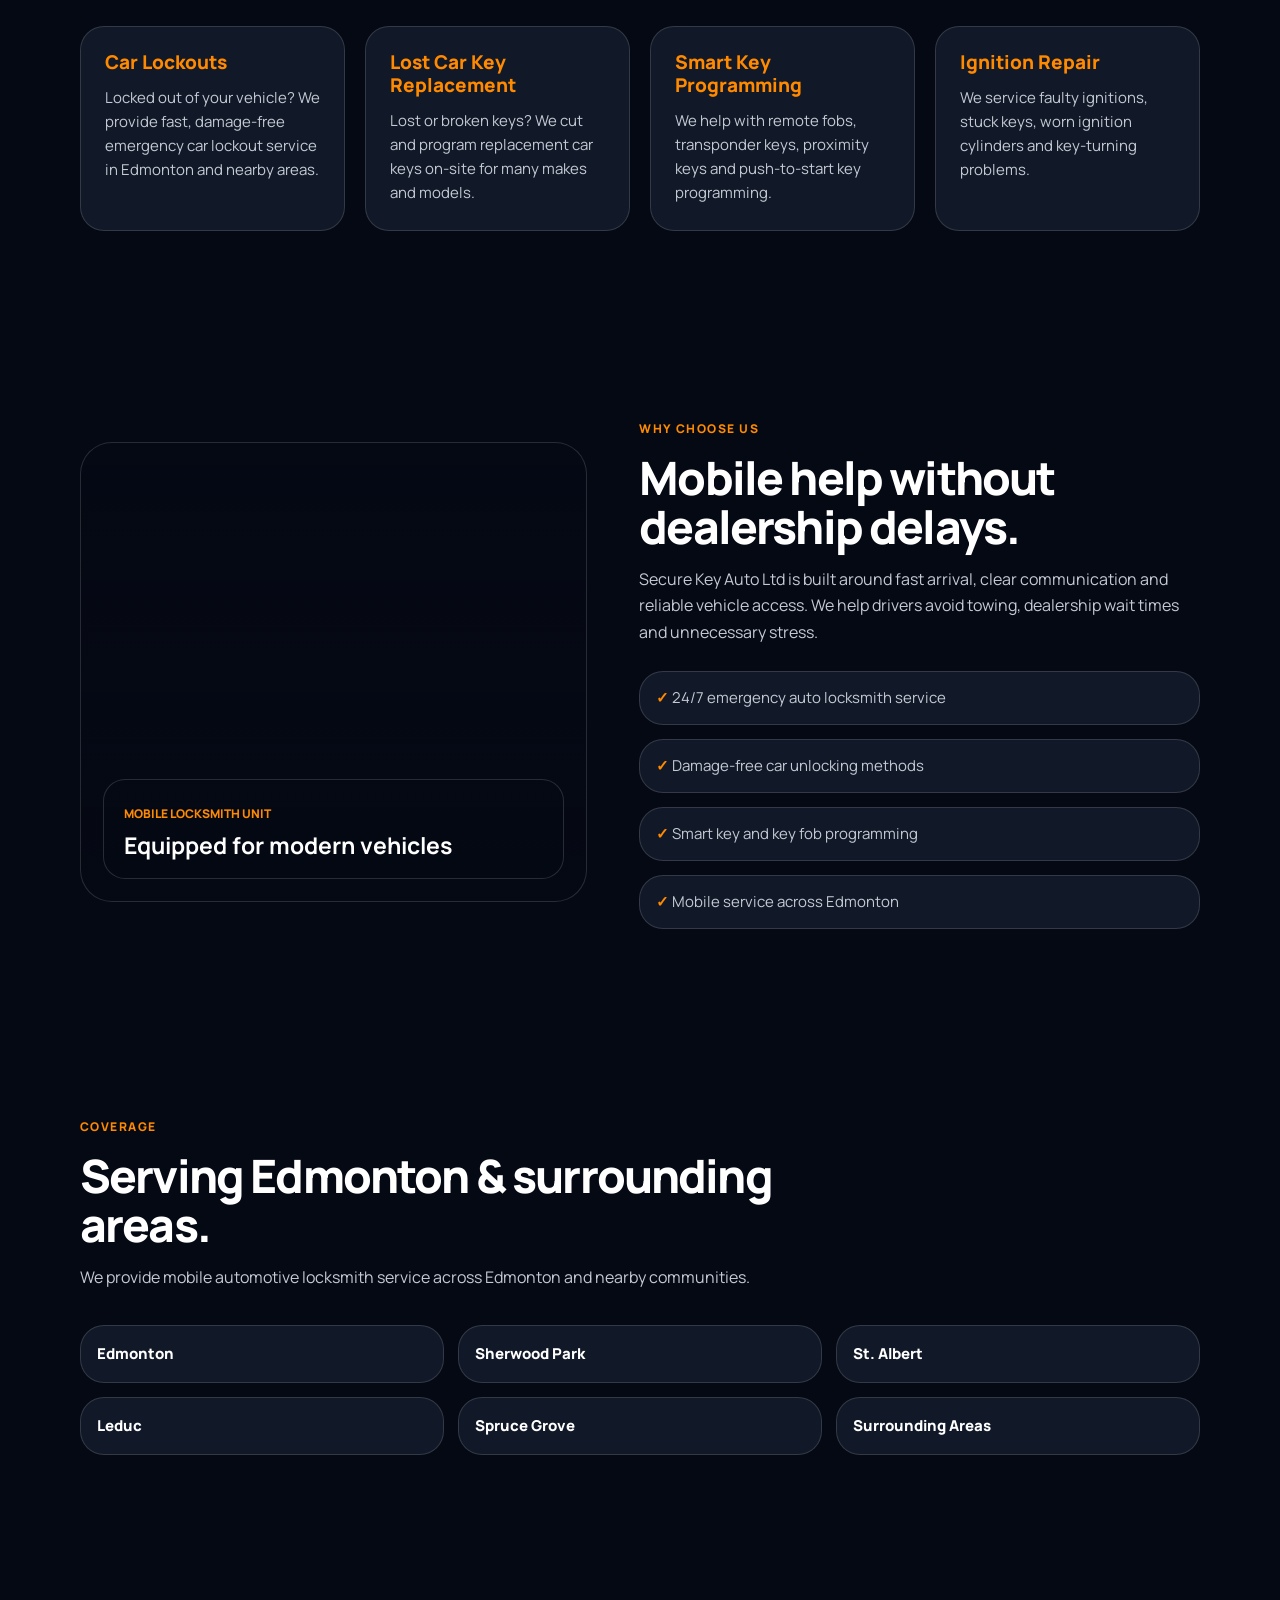
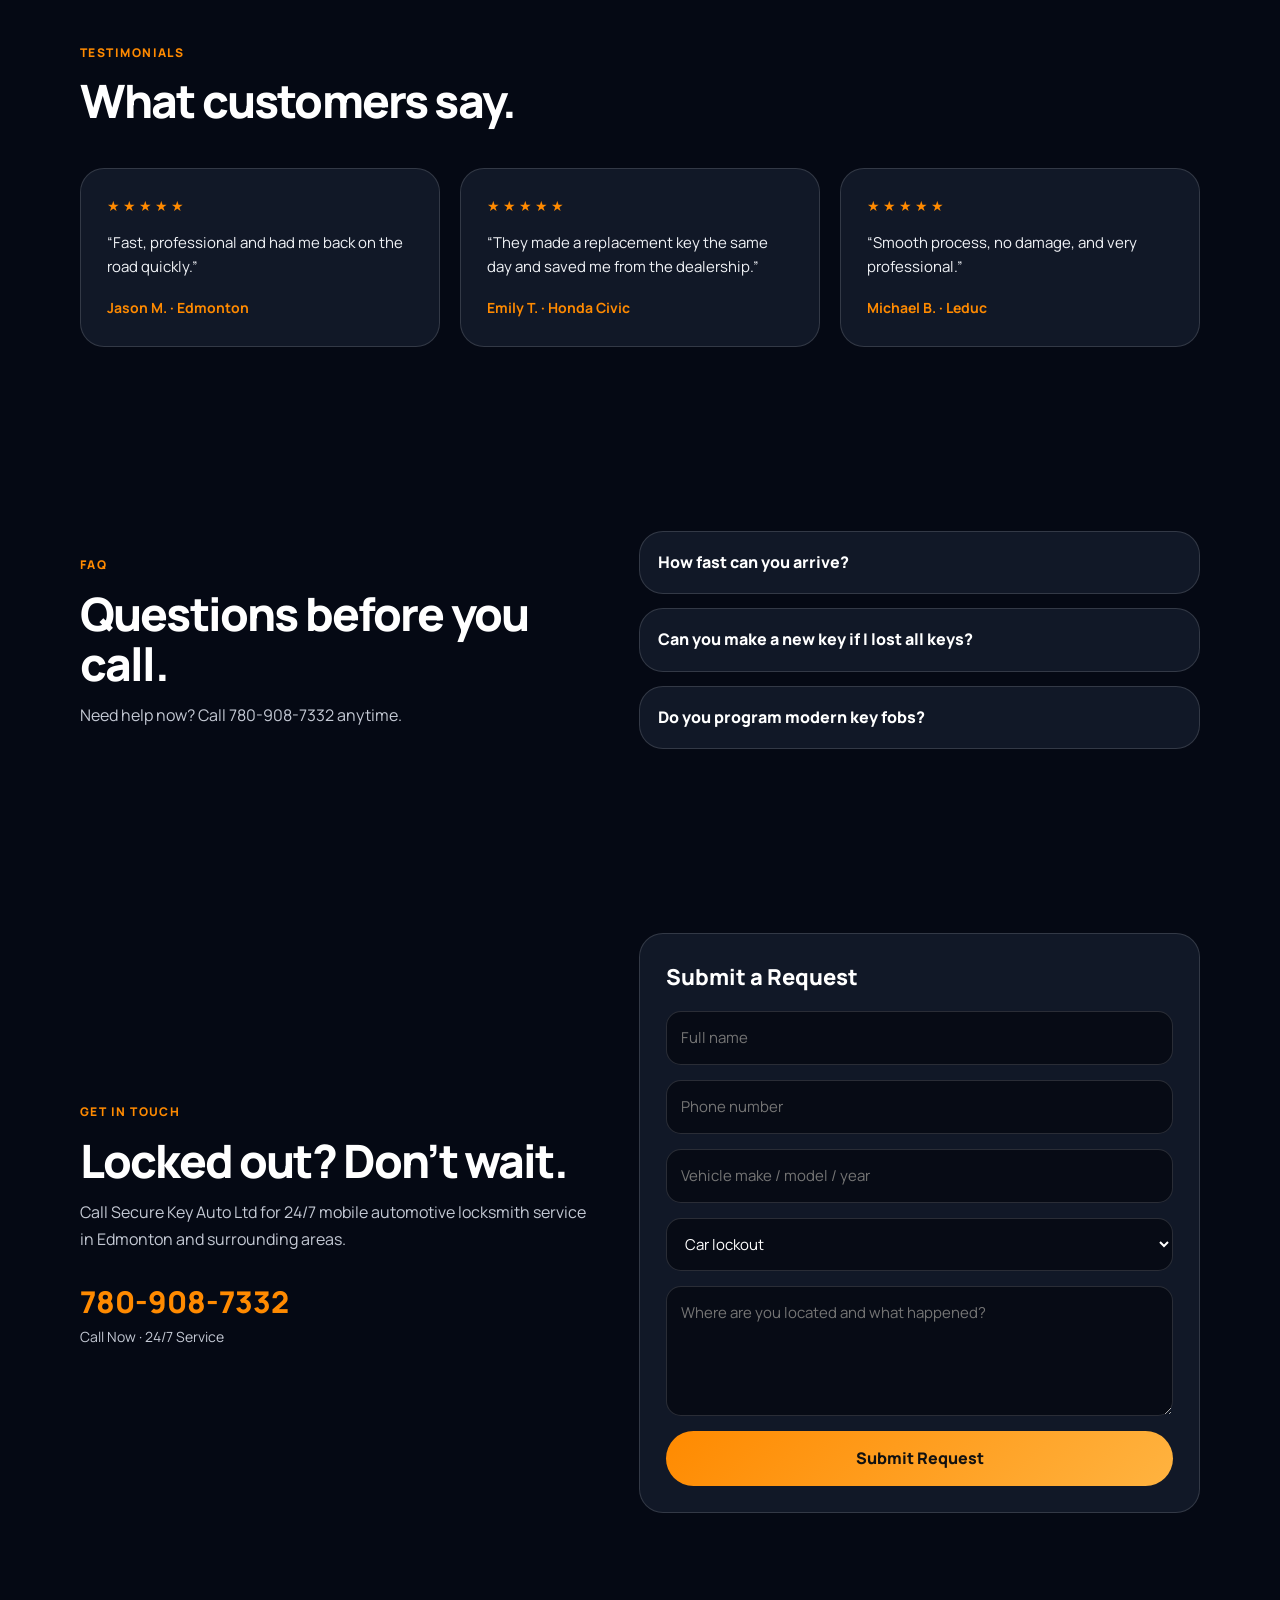
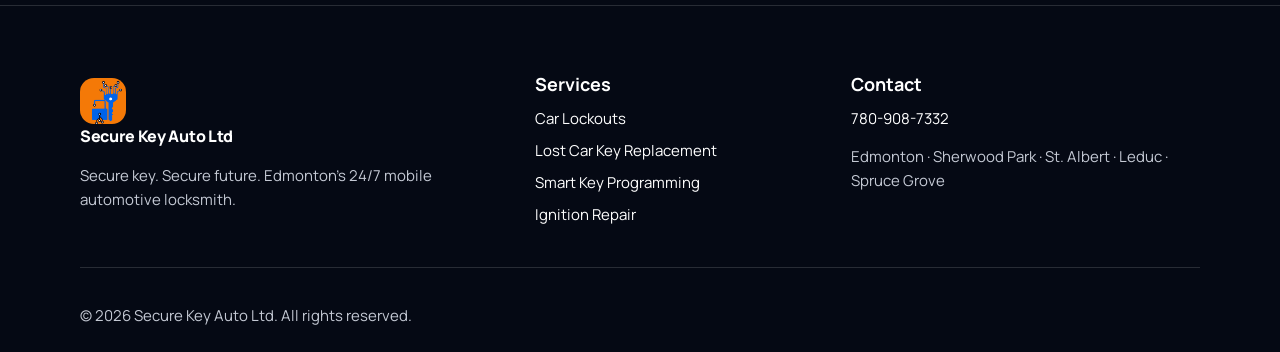
==== commit 653c61f7: "Update index.html" ====
--- a/index.html
+++ b/index.html
@@ -4,12 +4,60 @@
   <meta charset="UTF-8" />
   <meta name="viewport" content="width=device-width, initial-scale=1.0" />
 
-  <title>Secure Key Auto Ltd | 24/7 Automotive Locksmith Edmonton</title>
-  <meta name="description" content="24/7 mobile automotive locksmith service in Edmonton and surrounding areas. Car lockouts, lost car keys, smart key programming and ignition repair." />
+  <title>Auto Locksmith Edmonton | Secure Key Auto Ltd | 780-908-7332</title>
+
+  <meta name="description" content="Secure Key Auto Ltd provides 24/7 mobile auto locksmith service in Edmonton and surrounding areas. Car lockouts, lost car keys, smart key programming, key fob replacement and ignition repair. Call 780-908-7332." />
+
+  <meta name="keywords" content="auto locksmith Edmonton, car locksmith Edmonton, lost car key replacement Edmonton, car lockout Edmonton, key fob programming Edmonton, smart key programming Edmonton, ignition repair Edmonton, mobile locksmith Edmonton, BMW key replacement Edmonton, Mercedes key fob Edmonton" />
+
+  <meta name="robots" content="index, follow" />
+  <meta name="author" content="Secure Key Auto Ltd" />
+
+  <link rel="canonical" href="https://securekeyauto.com/" />
+
+  <meta property="og:title" content="Auto Locksmith Edmonton | Secure Key Auto Ltd" />
+  <meta property="og:description" content="24/7 mobile automotive locksmith service in Edmonton. Lockouts, lost car keys, smart key programming and ignition repair." />
+  <meta property="og:type" content="website" />
+  <meta property="og:url" content="https://securekeyauto.com/" />
+  <meta property="og:image" content="https://securekeyauto.com/assets/brand-card.png" />
+
+  <meta name="twitter:card" content="summary_large_image" />
+  <meta name="twitter:title" content="Auto Locksmith Edmonton | Secure Key Auto Ltd" />
+  <meta name="twitter:description" content="24/7 mobile auto locksmith service in Edmonton and surrounding areas." />
+  <meta name="twitter:image" content="https://securekeyauto.com/assets/brand-card.png" />
 
   <link rel="icon" href="assets/logo-mark.png" />
   <link rel="stylesheet" href="styles.css" />
   <script defer src="script.js"></script>
+
+  <script type="application/ld+json">
+  {
+    "@context": "https://schema.org",
+    "@type": "Locksmith",
+    "name": "Secure Key Auto Ltd",
+    "url": "https://securekeyauto.com",
+    "telephone": "+1-780-908-7332",
+    "image": "https://securekeyauto.com/assets/brand-card.png",
+    "description": "24/7 mobile automotive locksmith service for car lockouts, lost car keys, smart key programming, key fob replacement and ignition repair.",
+    "areaServed": [
+      "Edmonton",
+      "Sherwood Park",
+      "St. Albert",
+      "Leduc",
+      "Spruce Grove"
+    ],
+    "openingHours": "Mo-Su 00:00-23:59",
+    "priceRange": "$$",
+    "serviceType": [
+      "Auto locksmith",
+      "Car lockout service",
+      "Lost car key replacement",
+      "Smart key programming",
+      "Key fob programming",
+      "Ignition repair"
+    ]
+  }
+  </script>
 </head>
 
 <body>
@@ -22,7 +70,7 @@
     <div class="container nav">
 
       <a class="brand" href="#top">
-        <img src="assets/logo-mark.png" alt="Secure Key Auto logo" onerror="this.style.display='none'">
+        <img src="assets/logo-mark.png" alt="Secure Key Auto Ltd automotive locksmith logo" onerror="this.style.display='none'">
         <span>Secure Key Auto Ltd</span>
       </a>
 
@@ -32,7 +80,7 @@
         <span></span>
       </button>
 
-      <nav class="nav-links">
+      <nav class="nav-links" aria-label="Main navigation">
         <a href="#services">Services</a>
         <a href="#why">Why Us</a>
         <a href="#areas">Areas</a>
@@ -65,7 +113,7 @@
           </h1>
 
           <p>
-            24/7 Mobile Automotive Locksmith · Edmonton & Surrounding Areas.
+            24/7 mobile automotive locksmith in Edmonton and surrounding areas for car lockouts, lost car keys, smart key programming, key fob replacement and ignition repair.
           </p>
 
           <div class="hero-actions">
@@ -127,9 +175,9 @@
 
         <div class="section-heading reveal">
           <span>What We Do</span>
-          <h2>Fast & reliable automotive locksmith services.</h2>
+          <h2>Auto Locksmith Services in Edmonton</h2>
           <p>
-            Professional, damage-free mobile service to get you back on the road fast.
+            Secure Key Auto Ltd provides mobile automotive locksmith services for drivers who need fast, professional, damage-free help.
           </p>
         </div>
 
@@ -137,22 +185,22 @@
 
           <article class="service-card reveal">
             <h3>Car Lockouts</h3>
-            <p>Locked out? We provide fast, damage-free emergency vehicle entry.</p>
+            <p>Locked out of your vehicle? We provide fast, damage-free emergency car lockout service in Edmonton and nearby areas.</p>
           </article>
 
           <article class="service-card reveal">
-            <h3>Car Key Replacement</h3>
-            <p>Lost or broken keys? We cut and program replacement keys on-site.</p>
+            <h3>Lost Car Key Replacement</h3>
+            <p>Lost or broken keys? We cut and program replacement car keys on-site for many makes and models.</p>
           </article>
 
           <article class="service-card reveal">
-            <h3>Key Programming</h3>
-            <p>Remote fobs, transponder keys and push-to-start programming.</p>
+            <h3>Smart Key Programming</h3>
+            <p>We help with remote fobs, transponder keys, proximity keys and push-to-start key programming.</p>
           </article>
 
           <article class="service-card reveal">
             <h3>Ignition Repair</h3>
-            <p>Repair for faulty ignitions, stuck keys and worn ignition cylinders.</p>
+            <p>We service faulty ignitions, stuck keys, worn ignition cylinders and key-turning problems.</p>
           </article>
 
         </div>
@@ -174,14 +222,14 @@
           <span>Why Choose Us</span>
           <h2>Mobile help without dealership delays.</h2>
           <p>
-            Secure Key Auto is built around fast arrival, clean service and reliable vehicle access when you need help most.
+            Secure Key Auto Ltd is built around fast arrival, clear communication and reliable vehicle access. We help drivers avoid towing, dealership wait times and unnecessary stress.
           </p>
 
           <div class="feature-list">
-            <div><b>✓</b> 24/7 emergency service</div>
-            <div><b>✓</b> Damage-free entry methods</div>
-            <div><b>✓</b> Smart key programming</div>
-            <div><b>✓</b> We come to your location</div>
+            <div><b>✓</b> 24/7 emergency auto locksmith service</div>
+            <div><b>✓</b> Damage-free car unlocking methods</div>
+            <div><b>✓</b> Smart key and key fob programming</div>
+            <div><b>✓</b> Mobile service across Edmonton</div>
           </div>
 
         </div>
@@ -195,6 +243,9 @@
         <div class="section-heading reveal">
           <span>Coverage</span>
           <h2>Serving Edmonton & surrounding areas.</h2>
+          <p>
+            We provide mobile automotive locksmith service across Edmonton and nearby communities.
+          </p>
         </div>
 
         <div class="area-list reveal">
@@ -255,17 +306,17 @@
 
           <button class="faq-item">
             <span>How fast can you arrive?</span>
-            <p>Emergency calls are prioritized. Arrival depends on your location and technician availability.</p>
+            <p>Emergency calls are prioritized. Arrival depends on your location, traffic and technician availability.</p>
           </button>
 
           <button class="faq-item">
             <span>Can you make a new key if I lost all keys?</span>
-            <p>Yes. In many cases, we can create and program a new key on-site.</p>
+            <p>Yes. In many cases, we can create and program a new key on-site without towing your vehicle to the dealership.</p>
           </button>
 
           <button class="faq-item">
             <span>Do you program modern key fobs?</span>
-            <p>Yes. We help with remote fobs, transponder keys, smart keys and push-to-start systems.</p>
+            <p>Yes. We help with remote fobs, transponder keys, smart keys, proximity keys and push-to-start systems.</p>
           </button>
 
         </div>
@@ -280,7 +331,7 @@
           <span>Get In Touch</span>
           <h2>Locked out? Don’t wait.</h2>
           <p>
-            Available 24/7 for automotive locksmith emergencies in Edmonton and surrounding areas.
+            Call Secure Key Auto Ltd for 24/7 mobile automotive locksmith service in Edmonton and surrounding areas.
           </p>
 
           <div class="contact-callout">
@@ -299,8 +350,9 @@
 
           <select name="service">
             <option>Car lockout</option>
-            <option>Lost car key</option>
+            <option>Lost car key replacement</option>
             <option>Smart key programming</option>
+            <option>Key fob replacement</option>
             <option>Ignition repair</option>
             <option>Other</option>
           </select>
@@ -324,17 +376,17 @@
 
     <div class="chat-header">
       <strong>Secure Key Agent</strong>
-      <button class="chat-close">×</button>
+      <button class="chat-close" aria-label="Close chat">×</button>
     </div>
 
     <div class="chat-messages">
       <p class="bot">
-        Hi — do you need help with a lockout, lost key, smart key, or ignition issue?
+        Hi — do you need help with a car lockout, lost key, smart key, key fob, or ignition issue?
       </p>
     </div>
 
     <form class="chat-form">
-      <input placeholder="Type your question...">
+      <input placeholder="Type your question..." aria-label="Type your question">
       <button>Send</button>
     </form>
 
@@ -345,7 +397,7 @@
 
       <div>
         <a class="brand footer-brand" href="#top">
-          <img src="assets/logo-mark.png" alt="" onerror="this.style.display='none'">
+          <img src="assets/logo-mark.png" alt="Secure Key Auto Ltd logo" onerror="this.style.display='none'">
           <span>Secure Key Auto Ltd</span>
         </a>
 
@@ -357,8 +409,8 @@
       <div>
         <h3>Services</h3>
         <a href="#services">Car Lockouts</a>
-        <a href="#services">Key Replacement</a>
-        <a href="#services">Key Programming</a>
+        <a href="#services">Lost Car Key Replacement</a>
+        <a href="#services">Smart Key Programming</a>
         <a href="#services">Ignition Repair</a>
       </div>
 
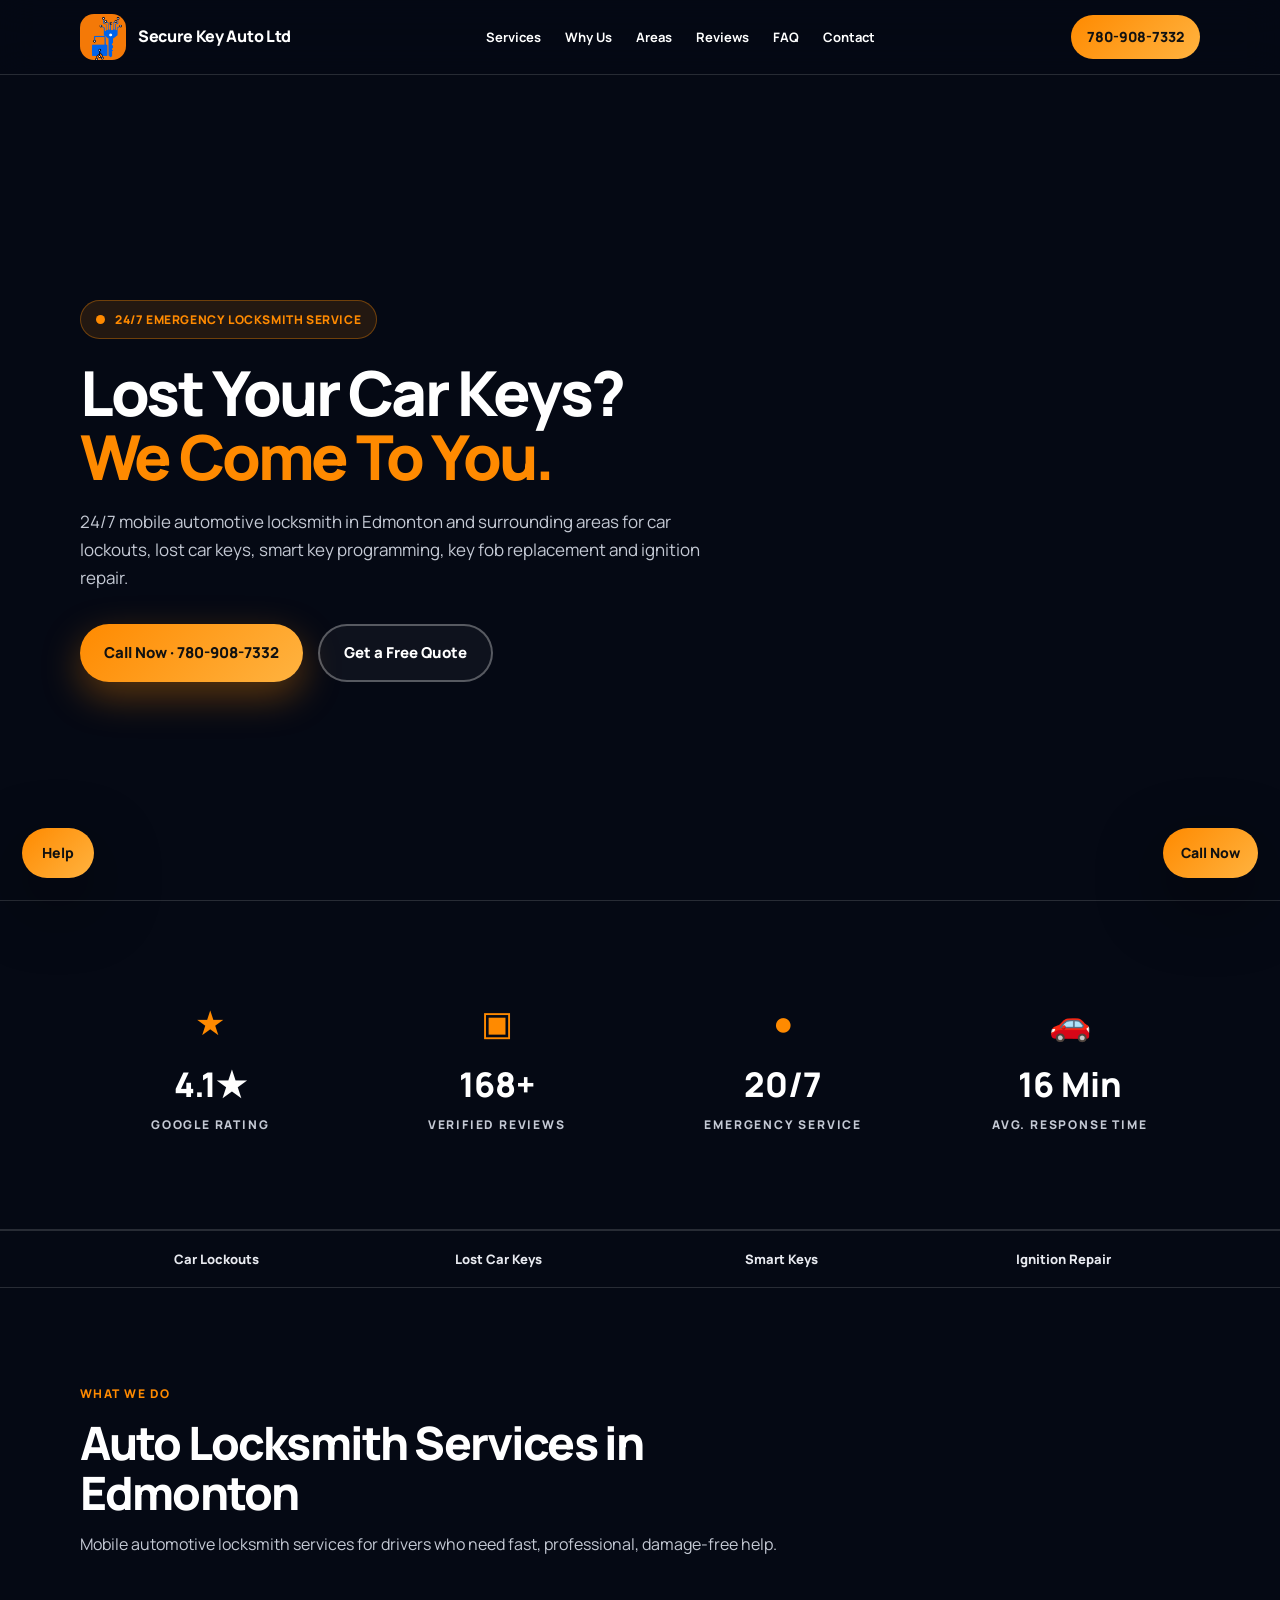
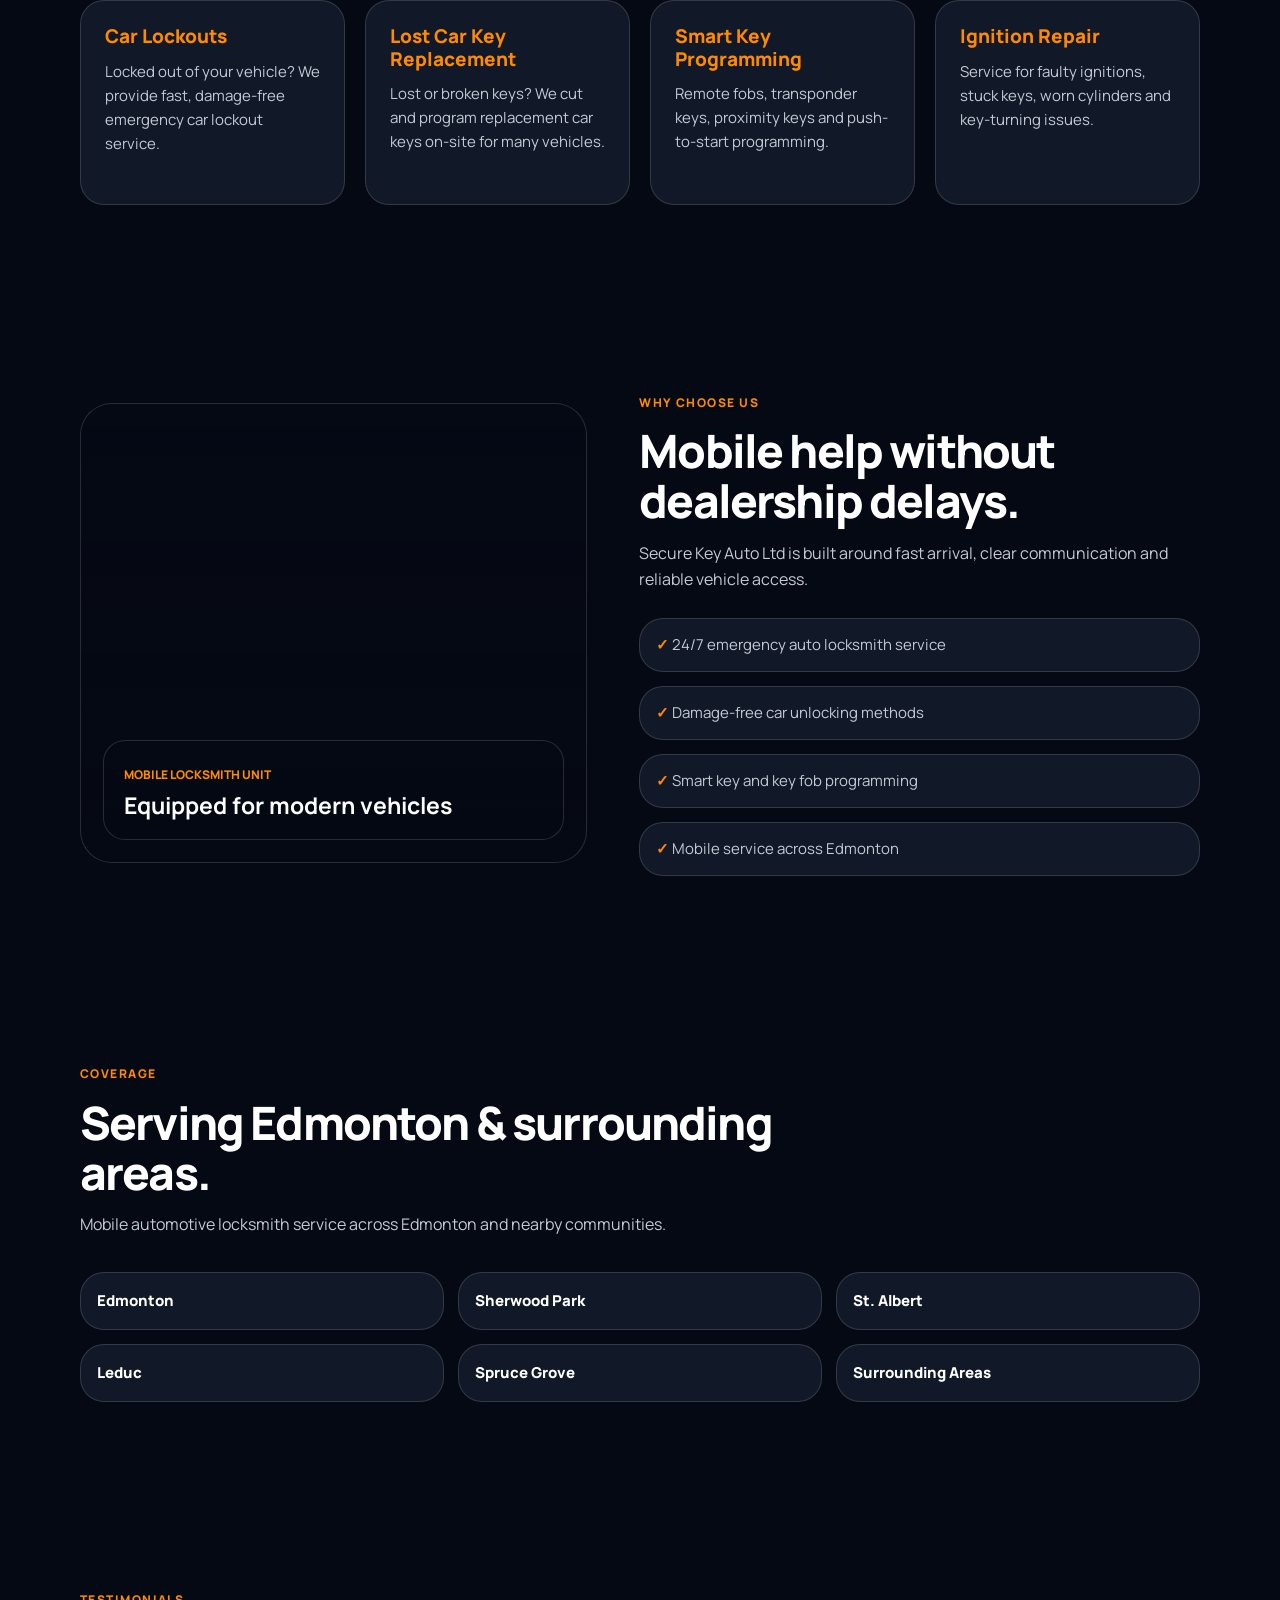
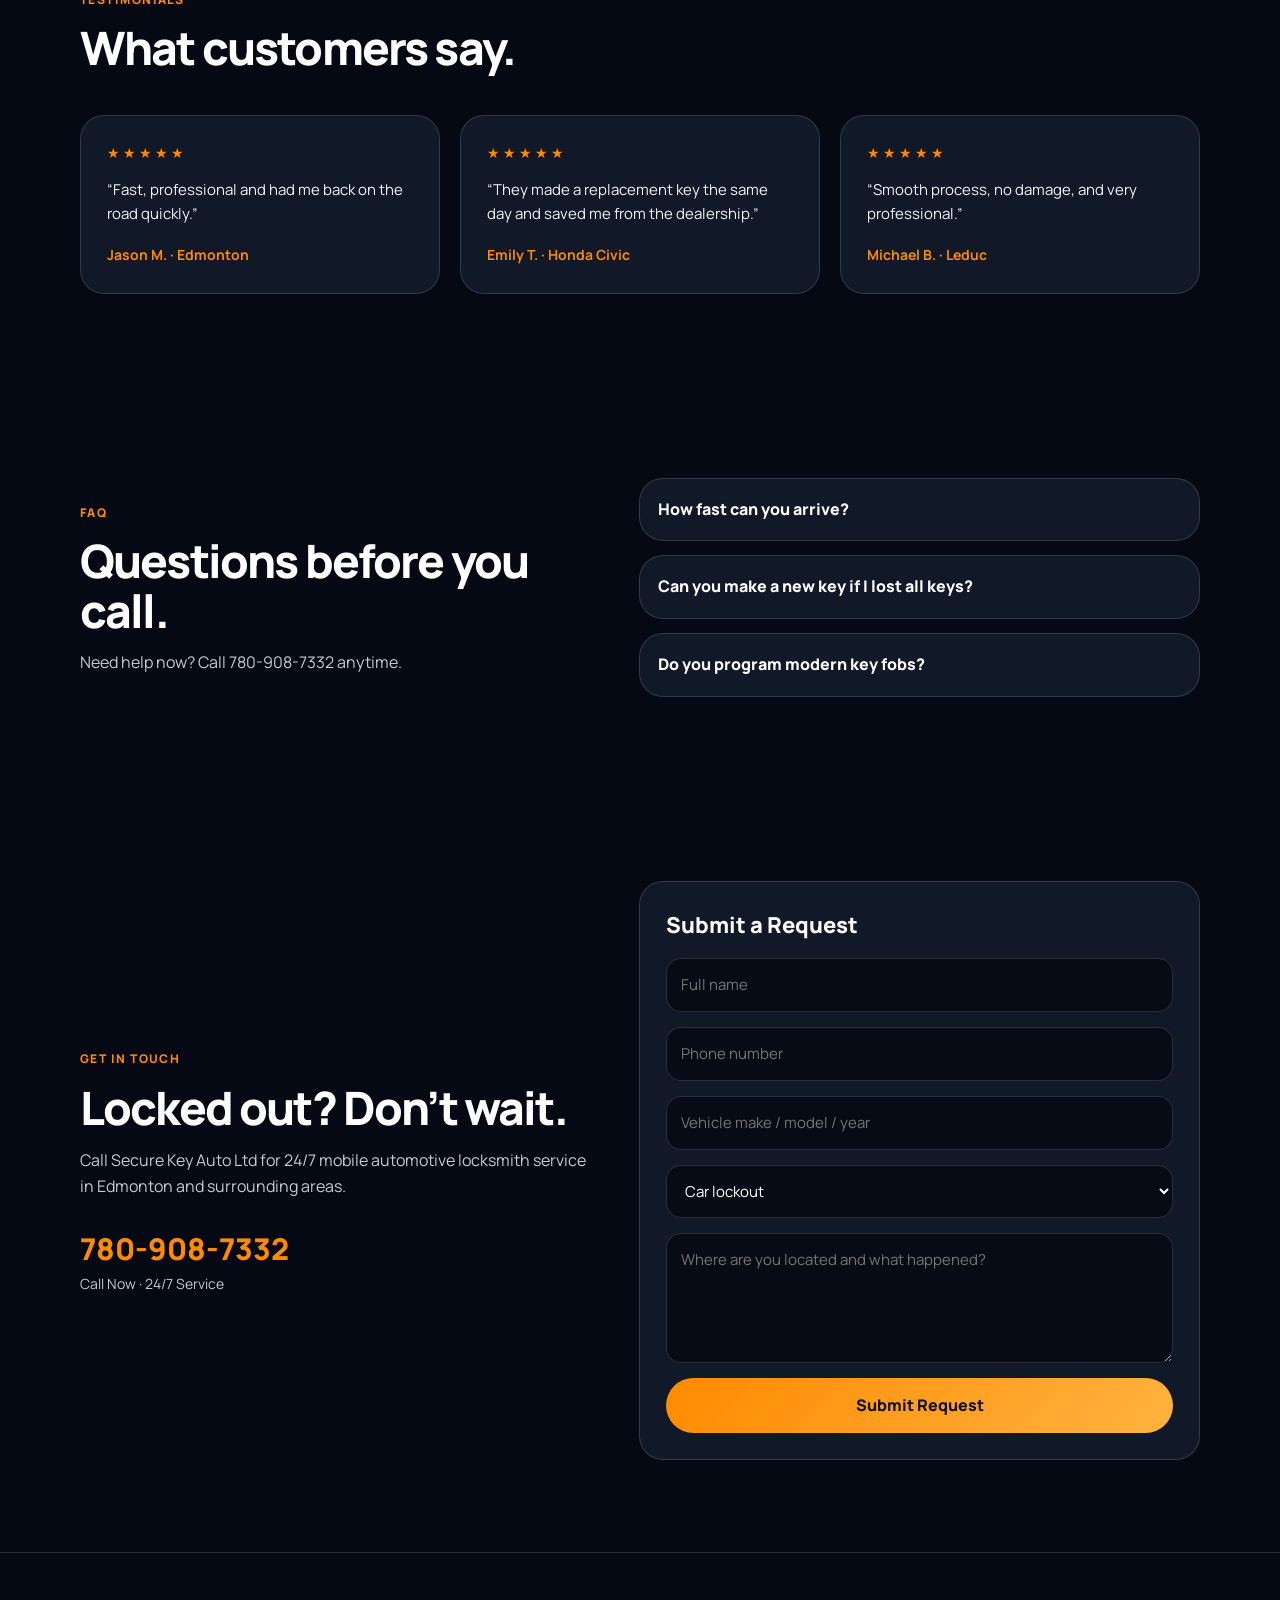
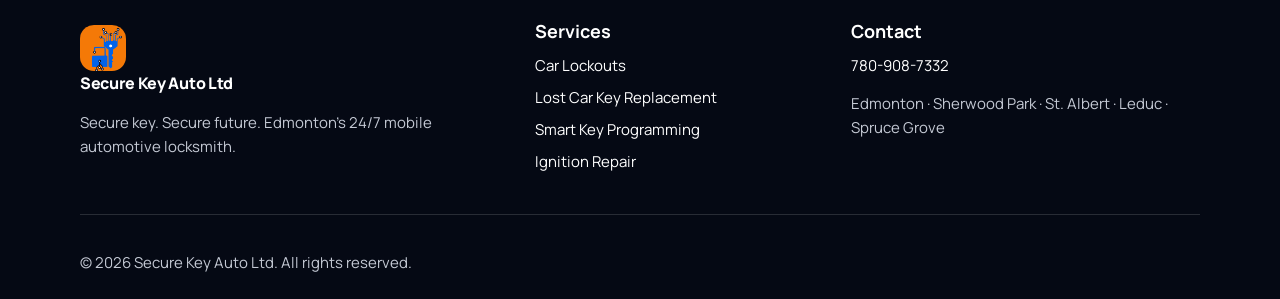
==== commit 0fee3d7a: "Update index.html" ====
--- a/index.html
+++ b/index.html
@@ -70,7 +70,7 @@
     <div class="container nav">
 
       <a class="brand" href="#top">
-        <img src="assets/logo-mark.png" alt="Secure Key Auto Ltd automotive locksmith logo" onerror="this.style.display='none'">
+        <img src="assets/logo-mark.png" alt="Secure Key Auto Ltd logo" onerror="this.style.display='none'">
         <span>Secure Key Auto Ltd</span>
       </a>
 
@@ -164,7 +164,7 @@
     <section class="trust-strip">
       <div class="container trust-grid">
         <span>Car Lockouts</span>
-        <span>Key Replacement</span>
+        <span>Lost Car Keys</span>
         <span>Smart Keys</span>
         <span>Ignition Repair</span>
       </div>
@@ -177,7 +177,7 @@
           <span>What We Do</span>
           <h2>Auto Locksmith Services in Edmonton</h2>
           <p>
-            Secure Key Auto Ltd provides mobile automotive locksmith services for drivers who need fast, professional, damage-free help.
+            Mobile automotive locksmith services for drivers who need fast, professional, damage-free help.
           </p>
         </div>
 
@@ -185,22 +185,22 @@
 
           <article class="service-card reveal">
             <h3>Car Lockouts</h3>
-            <p>Locked out of your vehicle? We provide fast, damage-free emergency car lockout service in Edmonton and nearby areas.</p>
+            <p>Locked out of your vehicle? We provide fast, damage-free emergency car lockout service.</p>
           </article>
 
           <article class="service-card reveal">
             <h3>Lost Car Key Replacement</h3>
-            <p>Lost or broken keys? We cut and program replacement car keys on-site for many makes and models.</p>
+            <p>Lost or broken keys? We cut and program replacement car keys on-site for many vehicles.</p>
           </article>
 
           <article class="service-card reveal">
             <h3>Smart Key Programming</h3>
-            <p>We help with remote fobs, transponder keys, proximity keys and push-to-start key programming.</p>
+            <p>Remote fobs, transponder keys, proximity keys and push-to-start programming.</p>
           </article>
 
           <article class="service-card reveal">
             <h3>Ignition Repair</h3>
-            <p>We service faulty ignitions, stuck keys, worn ignition cylinders and key-turning problems.</p>
+            <p>Service for faulty ignitions, stuck keys, worn cylinders and key-turning issues.</p>
           </article>
 
         </div>
@@ -222,7 +222,7 @@
           <span>Why Choose Us</span>
           <h2>Mobile help without dealership delays.</h2>
           <p>
-            Secure Key Auto Ltd is built around fast arrival, clear communication and reliable vehicle access. We help drivers avoid towing, dealership wait times and unnecessary stress.
+            Secure Key Auto Ltd is built around fast arrival, clear communication and reliable vehicle access.
           </p>
 
           <div class="feature-list">
@@ -244,7 +244,7 @@
           <span>Coverage</span>
           <h2>Serving Edmonton & surrounding areas.</h2>
           <p>
-            We provide mobile automotive locksmith service across Edmonton and nearby communities.
+            Mobile automotive locksmith service across Edmonton and nearby communities.
           </p>
         </div>
 
--- a/styles.css
+++ b/styles.css
@@ -867,4 +867,129 @@
     left:18px;
     bottom:18px;
   }
+}
+/* MOBILE FIX — paste at very bottom */
+
+@media(max-width:640px){
+
+  body{
+    overflow-x:hidden;
+  }
+
+  .hero{
+    min-height:100svh;
+    overflow:hidden;
+  }
+
+  .hero-grid,
+  .hero-inner{
+    display:flex;
+    flex-direction:column;
+    justify-content:center;
+    min-height:100svh;
+    padding-top:115px;
+    padding-bottom:90px;
+  }
+
+  .hero-copy{
+    width:100%;
+    max-width:100%;
+    text-align:center;
+    margin:0 auto;
+  }
+
+  .eyebrow{
+    max-width:100%;
+    font-size:10px;
+    line-height:1.4;
+    padding:8px 12px;
+    margin-bottom:18px;
+    white-space:normal;
+  }
+
+  .hero h1{
+    font-size:35px !important;
+    line-height:1.08 !important;
+    letter-spacing:-.035em;
+    margin-bottom:16px;
+    max-width:100%;
+  }
+
+  .hero p,
+  .hero-subtitle{
+    font-size:15px !important;
+    line-height:1.55;
+    max-width:330px;
+    margin:0 auto;
+  }
+
+  .hero-actions{
+    display:grid;
+    grid-template-columns:1fr;
+    gap:14px;
+    width:100%;
+    margin-top:28px;
+  }
+
+  .btn{
+    width:100%;
+    font-size:14px;
+    padding:15px 18px;
+  }
+
+  .hero-stage,
+  .hero-visual,
+  .hero-photo,
+  .glass-card,
+  .mini-card,
+  .floating-card,
+  .hero-proof,
+  .hero-metrics{
+    display:none !important;
+  }
+
+  .stats-section{
+    padding:54px 0;
+  }
+
+  .stats-grid{
+    grid-template-columns:1fr 1fr;
+    gap:28px 12px;
+  }
+
+  .stat-box{
+    padding:14px 8px;
+  }
+
+  .stat-icon{
+    font-size:26px;
+    margin-bottom:12px;
+  }
+
+  .stat-box h3{
+    font-size:28px;
+  }
+
+  .stat-box p{
+    font-size:10px;
+    letter-spacing:.12em;
+  }
+
+  .trust-grid,
+  .service-grid,
+  .review-grid,
+  .area-list,
+  .footer-grid{
+    grid-template-columns:1fr !important;
+  }
+
+  .floating-call{
+    right:18px;
+    bottom:18px;
+  }
+
+  .chat-launcher{
+    left:18px;
+    bottom:18px;
+  }
 }
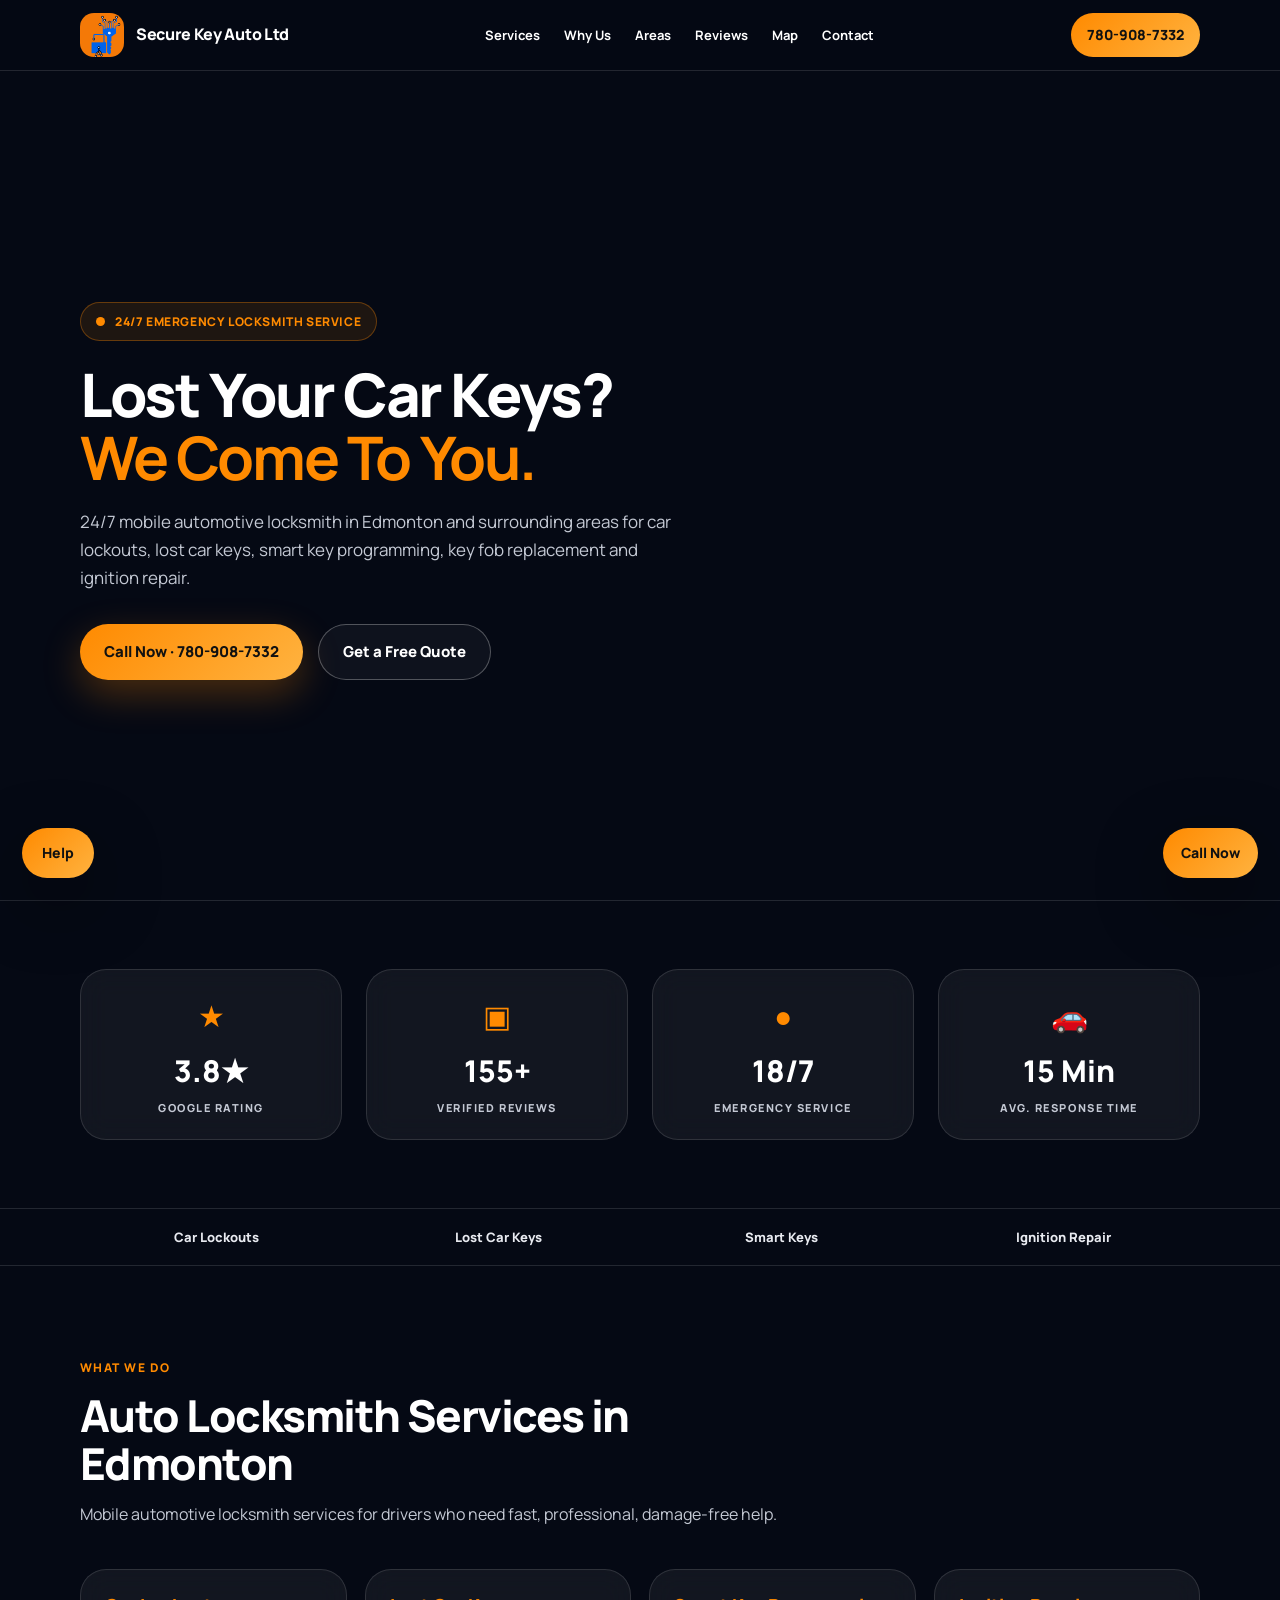
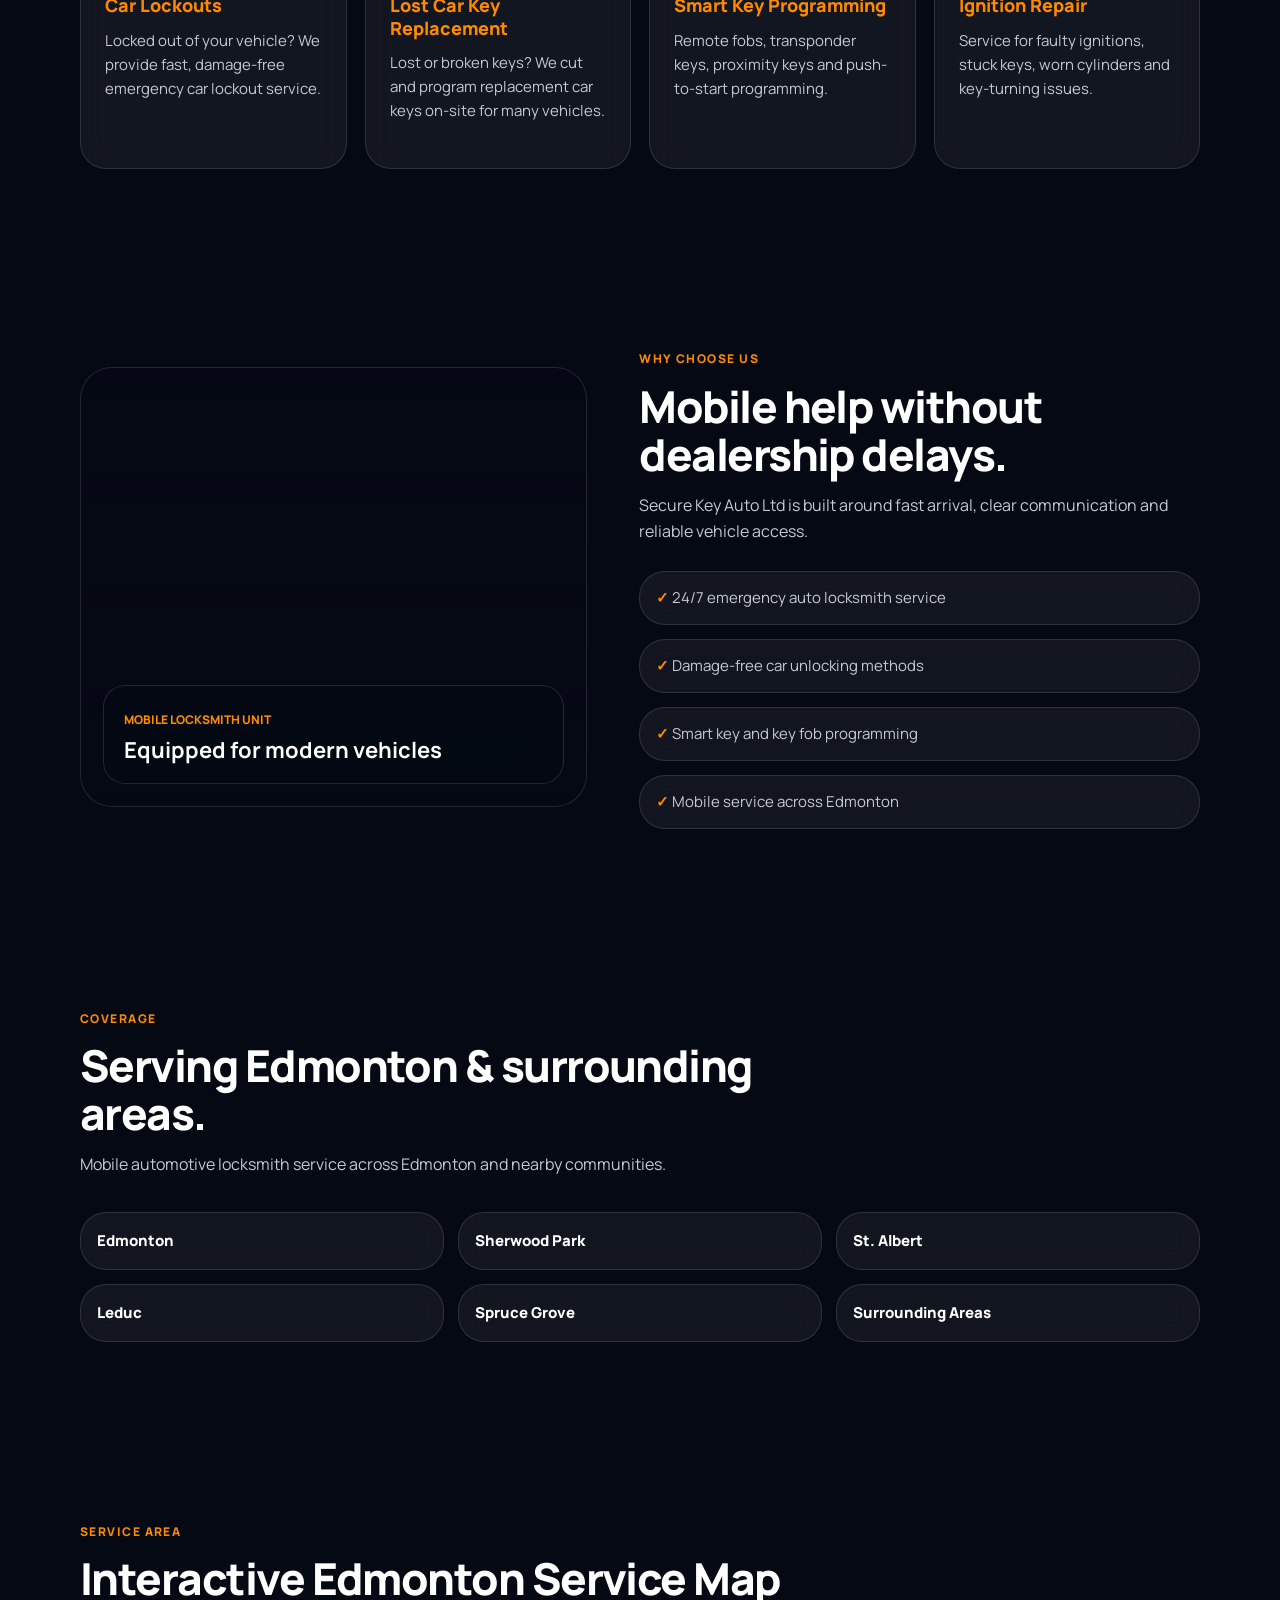
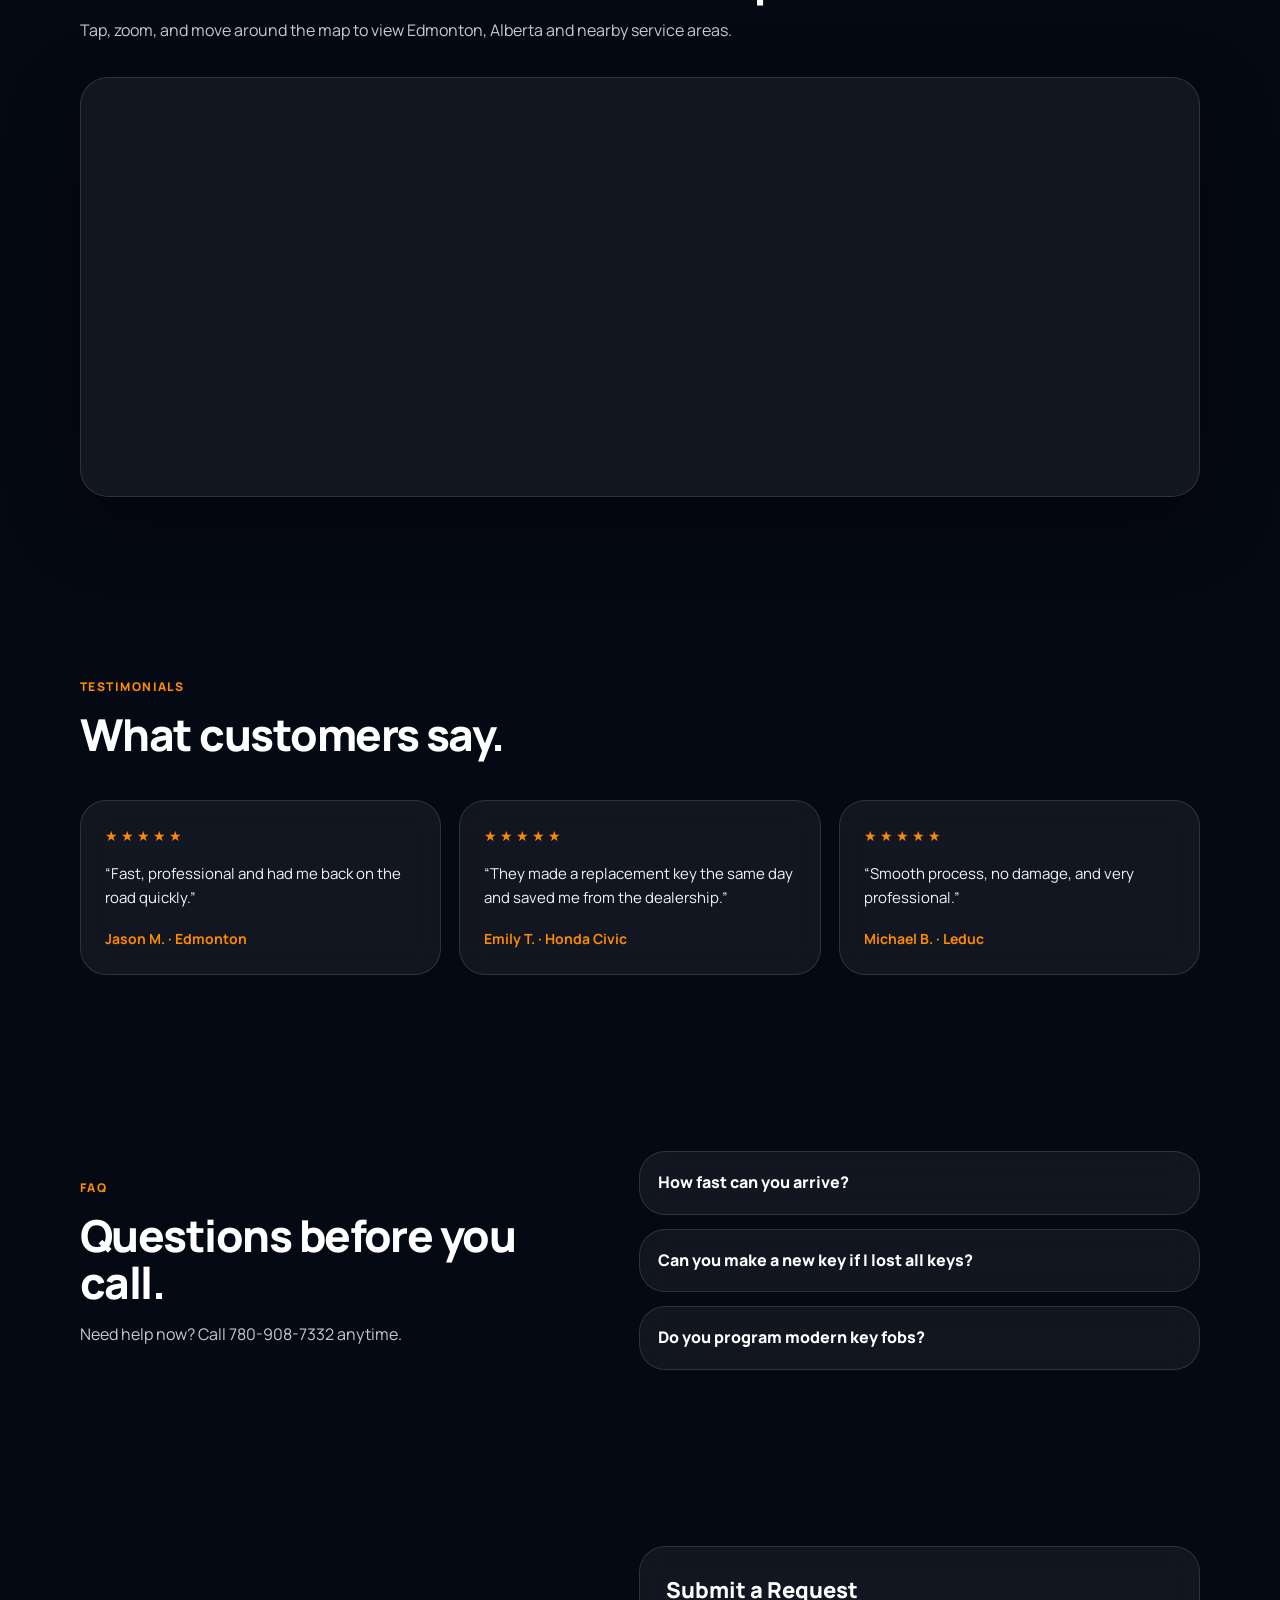
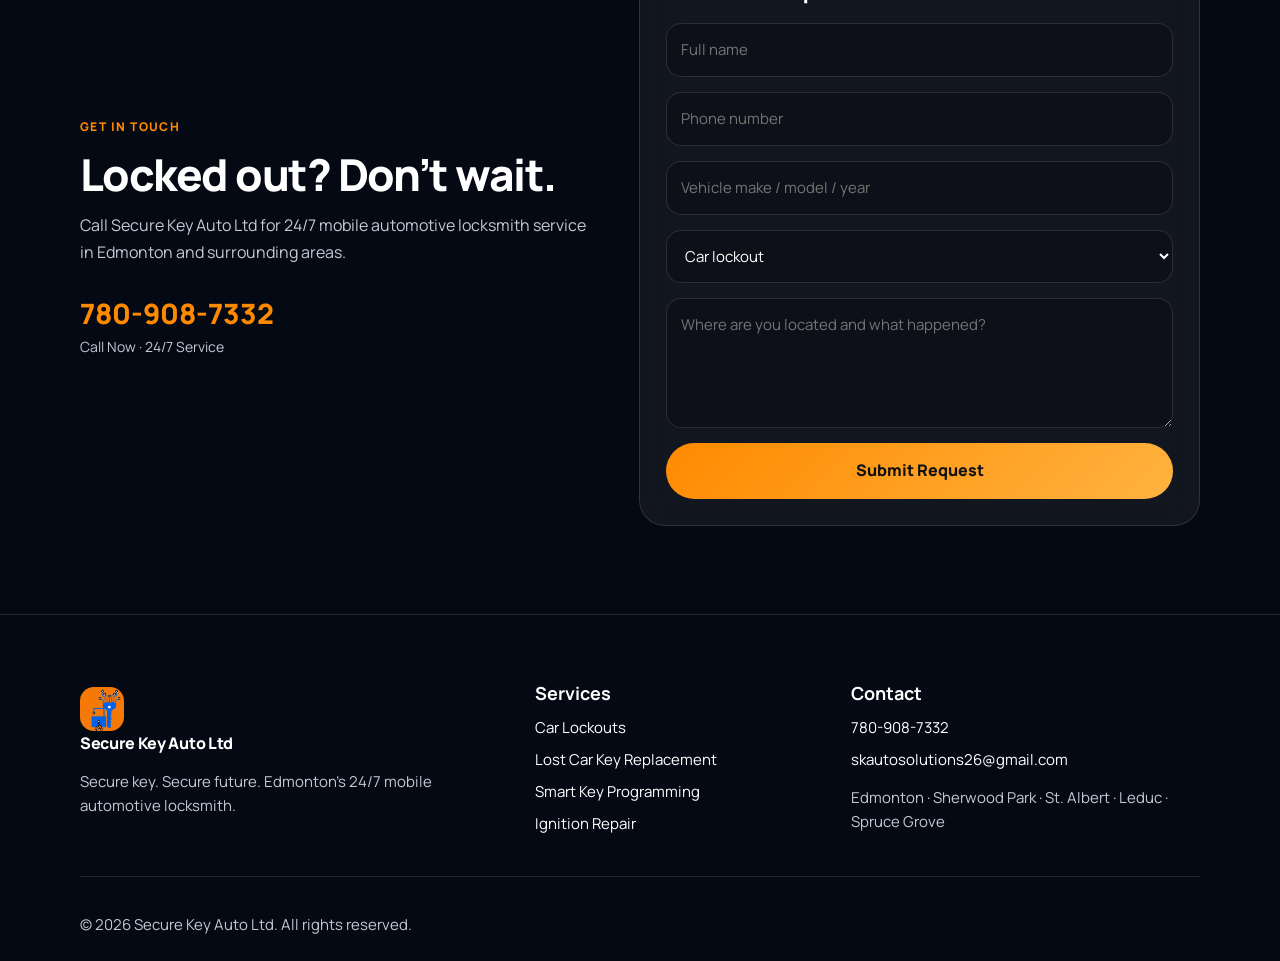
==== commit 27c46344: "Update index.html" ====
--- a/index.html
+++ b/index.html
@@ -85,7 +85,7 @@
         <a href="#why">Why Us</a>
         <a href="#areas">Areas</a>
         <a href="#reviews">Reviews</a>
-        <a href="#faq">FAQ</a>
+        <a href="#map">Map</a>
         <a href="#contact">Contact</a>
       </nav>
 
@@ -255,6 +255,29 @@
           <span>Leduc</span>
           <span>Spruce Grove</span>
           <span>Surrounding Areas</span>
+        </div>
+
+      </div>
+    </section>
+
+    <section class="section map-section" id="map">
+      <div class="container">
+
+        <div class="section-heading reveal">
+          <span>Service Area</span>
+          <h2>Interactive Edmonton Service Map</h2>
+          <p>
+            Tap, zoom, and move around the map to view Edmonton, Alberta and nearby service areas.
+          </p>
+        </div>
+
+        <div class="map-box reveal">
+          <iframe
+            title="Secure Key Auto Edmonton Service Area Map"
+            src="https://www.google.com/maps?q=Edmonton,%20Alberta,%20Canada&z=11&output=embed"
+            loading="lazy"
+            referrerpolicy="no-referrer-when-downgrade">
+          </iframe>
         </div>
 
       </div>
@@ -359,7 +382,7 @@
 
           <textarea name="message" placeholder="Where are you located and what happened?"></textarea>
 
-          <button>Submit Request</button>
+          <button type="submit">Submit Request</button>
 
         </form>
 
@@ -417,6 +440,7 @@
       <div>
         <h3>Contact</h3>
         <a href="tel:+17809087332">780-908-7332</a>
+        <a href="mailto:skautosolutions26@gmail.com">skautosolutions26@gmail.com</a>
         <p>Edmonton · Sherwood Park · St. Albert · Leduc · Spruce Grove</p>
       </div>
 
--- a/styles.css
+++ b/styles.css
@@ -4,10 +4,11 @@
   --orange:#ff8a00;
   --orange2:#ffb340;
   --dark:#050914;
-  --panel:#111827;
+  --panel:rgba(255,255,255,.055);
+  --panel2:rgba(255,255,255,.08);
   --text:#ffffff;
   --muted:#c4c9d4;
-  --line:rgba(255,255,255,.14);
+  --line:rgba(255,255,255,.12);
   --shadow:0 24px 70px rgba(0,0,0,.45);
 }
 
@@ -52,7 +53,7 @@
 }
 
 .section{
-  padding:92px 0;
+  padding:88px 0;
 }
 
 .page-loader{
@@ -71,18 +72,16 @@
 }
 
 .loader-ring{
-  width:58px;
-  height:58px;
+  width:54px;
+  height:54px;
   border-radius:50%;
-  border:5px solid rgba(255,255,255,.15);
+  border:4px solid rgba(255,255,255,.15);
   border-top-color:var(--orange);
   animation:spin .8s linear infinite;
 }
 
 @keyframes spin{
-  to{
-    transform:rotate(360deg);
-  }
+  to{transform:rotate(360deg);}
 }
 
 .site-header{
@@ -90,7 +89,7 @@
   top:0;
   width:100%;
   z-index:1000;
-  background:rgba(5,9,20,.9);
+  background:rgba(5,9,20,.82);
   backdrop-filter:blur(18px);
   border-bottom:1px solid var(--line);
 }
@@ -99,7 +98,7 @@
   display:flex;
   align-items:center;
   justify-content:space-between;
-  padding:14px 0;
+  padding:13px 0;
 }
 
 .brand{
@@ -110,8 +109,8 @@
 }
 
 .brand img{
-  width:46px;
-  height:46px;
+  width:44px;
+  height:44px;
   border-radius:14px;
   object-fit:cover;
 }
@@ -161,7 +160,7 @@
   display:flex;
   align-items:center;
   background:
-    linear-gradient(rgba(5,9,20,.74),rgba(5,9,20,.86)),
+    linear-gradient(rgba(5,9,20,.72),rgba(5,9,20,.88)),
     url("https://images.unsplash.com/photo-1503376780353-7e6692767b70?q=80&w=1600&auto=format&fit=crop")
     center/cover no-repeat;
 }
@@ -174,8 +173,7 @@
 }
 
 .hero-copy{
-  width:min(720px,100%);
-  text-align:left;
+  width:min(700px,100%);
 }
 
 .eyebrow{
@@ -185,8 +183,8 @@
   padding:9px 15px;
   border-radius:999px;
   color:var(--orange);
-  background:rgba(255,138,0,.12);
-  border:1px solid rgba(255,138,0,.35);
+  background:rgba(255,138,0,.10);
+  border:1px solid rgba(255,138,0,.32);
   text-transform:uppercase;
   font-size:12px;
   font-weight:800;
@@ -202,20 +200,19 @@
 }
 
 .hero h1{
-  font-size:clamp(36px,5vw,62px);
-  line-height:1.02;
-  letter-spacing:-.045em;
+  font-size:clamp(36px,5vw,60px);
+  line-height:1.04;
+  letter-spacing:-.04em;
   margin-bottom:20px;
   font-weight:800;
 }
 
 .hero h1 strong{
   color:var(--orange);
-  font-weight:800;
 }
 
 .hero p{
-  max-width:620px;
+  max-width:600px;
   color:var(--muted);
   font-size:17px;
   line-height:1.65;
@@ -241,11 +238,11 @@
 .btn-primary{
   background:linear-gradient(135deg,var(--orange),var(--orange2));
   color:#111;
-  box-shadow:0 14px 38px rgba(255,138,0,.35);
+  box-shadow:0 14px 38px rgba(255,138,0,.28);
 }
 
 .btn-secondary{
-  border:2px solid rgba(255,255,255,.3);
+  border:1px solid rgba(255,255,255,.28);
   color:white;
   background:rgba(255,255,255,.04);
 }
@@ -254,45 +251,47 @@
   background:var(--dark);
   border-top:1px solid var(--line);
   border-bottom:1px solid var(--line);
-  padding:70px 0;
+  padding:68px 0;
 }
 
 .stats-grid{
   display:grid;
   grid-template-columns:repeat(4,1fr);
-  gap:26px;
+  gap:24px;
   text-align:center;
 }
 
 .stat-box{
-  padding:24px 16px;
+  padding:22px 14px;
+  background:var(--panel);
+  border:1px solid var(--line);
+  border-radius:26px;
+  backdrop-filter:blur(14px);
 }
 
 .stat-icon{
   color:var(--orange);
-  font-size:34px;
-  margin-bottom:18px;
+  font-size:30px;
+  margin-bottom:16px;
 }
 
 .stat-box h3{
-  font-size:34px;
+  font-size:30px;
   line-height:1;
   font-weight:800;
-  color:white;
 }
 
 .stat-box p{
-  margin-top:14px;
+  margin-top:13px;
   color:var(--muted);
   text-transform:uppercase;
-  letter-spacing:.15em;
-  font-size:12px;
+  letter-spacing:.14em;
+  font-size:11px;
   font-weight:800;
 }
 
 .trust-strip{
   background:var(--dark);
-  border-top:1px solid var(--line);
   border-bottom:1px solid var(--line);
   padding:18px 0;
 }
@@ -320,9 +319,9 @@
 }
 
 .section-heading h2{
-  font-size:clamp(28px,4vw,46px);
+  font-size:clamp(28px,4vw,44px);
   line-height:1.08;
-  letter-spacing:-.04em;
+  letter-spacing:-.035em;
   margin:12px 0 14px;
   font-weight:800;
 }
@@ -341,30 +340,32 @@
 .area-list span{
   background:var(--panel);
   border:1px solid var(--line);
-  border-radius:24px;
+  border-radius:26px;
+  backdrop-filter:blur(14px);
 }
 
 .service-grid{
   display:grid;
   grid-template-columns:repeat(4,1fr);
-  gap:20px;
+  gap:18px;
   margin-top:42px;
 }
 
 .service-card{
-  min-height:205px;
+  min-height:200px;
   padding:24px;
   transition:.3s ease;
 }
 
 .service-card:hover{
   transform:translateY(-6px);
+  background:var(--panel2);
 }
 
 .service-card h3{
   color:var(--orange);
-  font-size:19px;
-  line-height:1.2;
+  font-size:18px;
+  line-height:1.25;
   margin-bottom:12px;
   font-weight:800;
 }
@@ -377,7 +378,8 @@
 
 .why,
 .areas,
-.faq{
+.faq,
+.map-section{
   background:var(--dark);
 }
 
@@ -391,10 +393,10 @@
 }
 
 .image-panel{
-  min-height:460px;
+  min-height:440px;
   border-radius:32px;
   background:
-    linear-gradient(rgba(5,9,20,.2),rgba(5,9,20,.65)),
+    linear-gradient(rgba(5,9,20,.22),rgba(5,9,20,.68)),
     url("https://images.unsplash.com/photo-1487754180451-c456f719a1fc?auto=format&fit=crop&w=1200&q=80")
     center/cover;
   position:relative;
@@ -411,6 +413,7 @@
   border:1px solid var(--line);
   border-radius:22px;
   padding:20px;
+  backdrop-filter:blur(14px);
 }
 
 .image-overlay span{
@@ -422,7 +425,7 @@
 
 .image-overlay strong{
   display:block;
-  font-size:23px;
+  font-size:22px;
   line-height:1.15;
   margin-top:6px;
 }
@@ -456,15 +459,31 @@
   font-weight:800;
 }
 
+.map-box{
+  margin-top:34px;
+  height:420px;
+  border-radius:28px;
+  overflow:hidden;
+  border:1px solid var(--line);
+  background:var(--panel);
+  box-shadow:var(--shadow);
+}
+
+.map-box iframe{
+  width:100%;
+  height:100%;
+  border:0;
+}
+
 .review-grid{
   display:grid;
   grid-template-columns:repeat(3,1fr);
-  gap:20px;
+  gap:18px;
   margin-top:42px;
 }
 
 .review-card{
-  padding:26px;
+  padding:24px;
 }
 
 .stars{
@@ -523,7 +542,7 @@
 
 .contact-callout a{
   color:var(--orange);
-  font-size:30px;
+  font-size:28px;
   font-weight:800;
 }
 
@@ -549,7 +568,7 @@
 .contact-form textarea{
   width:100%;
   border:1px solid var(--line);
-  background:#070b15;
+  background:rgba(0,0,0,.25);
   color:white;
   border-radius:15px;
   padding:14px;
@@ -598,12 +617,13 @@
   left:22px;
   bottom:92px;
   width:min(350px,calc(100vw - 44px));
-  background:var(--panel);
+  background:rgba(17,24,39,.96);
   border:1px solid var(--line);
   border-radius:22px;
   overflow:hidden;
   display:none;
   z-index:900;
+  backdrop-filter:blur(16px);
 }
 
 .chatbot.open{
@@ -615,7 +635,7 @@
   justify-content:space-between;
   align-items:center;
   padding:15px;
-  background:#070b15;
+  background:rgba(0,0,0,.22);
   border-bottom:1px solid var(--line);
 }
 
@@ -643,7 +663,7 @@
 }
 
 .bot{
-  background:#182338;
+  background:rgba(255,255,255,.08);
 }
 
 .user{
@@ -663,7 +683,7 @@
 .chat-form input{
   border:1px solid var(--line);
   border-radius:12px;
-  background:#070b15;
+  background:rgba(0,0,0,.25);
   color:white;
   padding:12px;
   font-size:14px;
@@ -738,13 +758,14 @@
   .nav-links.open{
     display:grid;
     position:absolute;
-    top:74px;
+    top:72px;
     left:4%;
     right:4%;
-    background:var(--panel);
+    background:rgba(17,24,39,.96);
     border:1px solid var(--line);
     border-radius:20px;
     padding:20px;
+    backdrop-filter:blur(16px);
   }
 
   .service-grid,
@@ -766,7 +787,7 @@
 @media(max-width:640px){
 
   .section{
-    padding:72px 0;
+    padding:70px 0;
   }
 
   .nav{
@@ -782,37 +803,49 @@
     font-size:15px;
   }
 
+  .hero{
+    overflow:hidden;
+  }
+
   .hero-inner{
-    align-items:flex-start;
-    padding-top:145px;
+    align-items:center;
+    justify-content:center;
+    padding-top:96px;
+    padding-bottom:70px;
   }
 
   .hero-copy{
     text-align:center;
     margin:auto;
+    width:100%;
   }
 
   .eyebrow{
-    font-size:11px;
+    font-size:10px;
     padding:8px 12px;
-    margin-bottom:20px;
+    margin-bottom:18px;
+    white-space:normal;
   }
 
   .hero h1{
-    font-size:36px;
-    line-height:1.06;
-    letter-spacing:-.035em;
+    font-size:34px;
+    line-height:1.07;
+    letter-spacing:-.032em;
     margin-bottom:16px;
   }
 
   .hero p{
-    font-size:16px;
+    font-size:15px;
     line-height:1.55;
+    max-width:330px;
     margin:auto;
   }
 
   .hero-actions{
-    margin-top:28px;
+    display:grid;
+    grid-template-columns:1fr;
+    gap:13px;
+    margin-top:26px;
   }
 
   .btn{
@@ -821,17 +854,36 @@
     font-size:14px;
   }
 
+  .stats-section{
+    padding:54px 0;
+  }
+
   .stats-grid{
     grid-template-columns:1fr 1fr;
-    gap:34px 18px;
+    gap:14px;
+  }
+
+  .stat-box{
+    padding:18px 10px;
+  }
+
+  .stat-icon{
+    font-size:24px;
+    margin-bottom:12px;
   }
 
   .stat-box h3{
-    font-size:30px;
+    font-size:26px;
   }
 
   .stat-box p{
-    font-size:11px;
+    font-size:10px;
+    letter-spacing:.1em;
+  }
+
+  .map-box{
+    height:360px;
+    border-radius:22px;
   }
 
   .trust-grid,
@@ -843,11 +895,11 @@
   }
 
   .image-panel{
-    min-height:340px;
+    min-height:330px;
   }
 
   .section-heading h2{
-    font-size:30px;
+    font-size:29px;
   }
 
   .section-heading p{
@@ -855,7 +907,7 @@
   }
 
   .contact-callout a{
-    font-size:26px;
+    font-size:25px;
   }
 
   .floating-call{
@@ -867,129 +919,4 @@
     left:18px;
     bottom:18px;
   }
-}
-/* MOBILE FIX — paste at very bottom */
-
-@media(max-width:640px){
-
-  body{
-    overflow-x:hidden;
-  }
-
-  .hero{
-    min-height:100svh;
-    overflow:hidden;
-  }
-
-  .hero-grid,
-  .hero-inner{
-    display:flex;
-    flex-direction:column;
-    justify-content:center;
-    min-height:100svh;
-    padding-top:115px;
-    padding-bottom:90px;
-  }
-
-  .hero-copy{
-    width:100%;
-    max-width:100%;
-    text-align:center;
-    margin:0 auto;
-  }
-
-  .eyebrow{
-    max-width:100%;
-    font-size:10px;
-    line-height:1.4;
-    padding:8px 12px;
-    margin-bottom:18px;
-    white-space:normal;
-  }
-
-  .hero h1{
-    font-size:35px !important;
-    line-height:1.08 !important;
-    letter-spacing:-.035em;
-    margin-bottom:16px;
-    max-width:100%;
-  }
-
-  .hero p,
-  .hero-subtitle{
-    font-size:15px !important;
-    line-height:1.55;
-    max-width:330px;
-    margin:0 auto;
-  }
-
-  .hero-actions{
-    display:grid;
-    grid-template-columns:1fr;
-    gap:14px;
-    width:100%;
-    margin-top:28px;
-  }
-
-  .btn{
-    width:100%;
-    font-size:14px;
-    padding:15px 18px;
-  }
-
-  .hero-stage,
-  .hero-visual,
-  .hero-photo,
-  .glass-card,
-  .mini-card,
-  .floating-card,
-  .hero-proof,
-  .hero-metrics{
-    display:none !important;
-  }
-
-  .stats-section{
-    padding:54px 0;
-  }
-
-  .stats-grid{
-    grid-template-columns:1fr 1fr;
-    gap:28px 12px;
-  }
-
-  .stat-box{
-    padding:14px 8px;
-  }
-
-  .stat-icon{
-    font-size:26px;
-    margin-bottom:12px;
-  }
-
-  .stat-box h3{
-    font-size:28px;
-  }
-
-  .stat-box p{
-    font-size:10px;
-    letter-spacing:.12em;
-  }
-
-  .trust-grid,
-  .service-grid,
-  .review-grid,
-  .area-list,
-  .footer-grid{
-    grid-template-columns:1fr !important;
-  }
-
-  .floating-call{
-    right:18px;
-    bottom:18px;
-  }
-
-  .chat-launcher{
-    left:18px;
-    bottom:18px;
-  }
 }
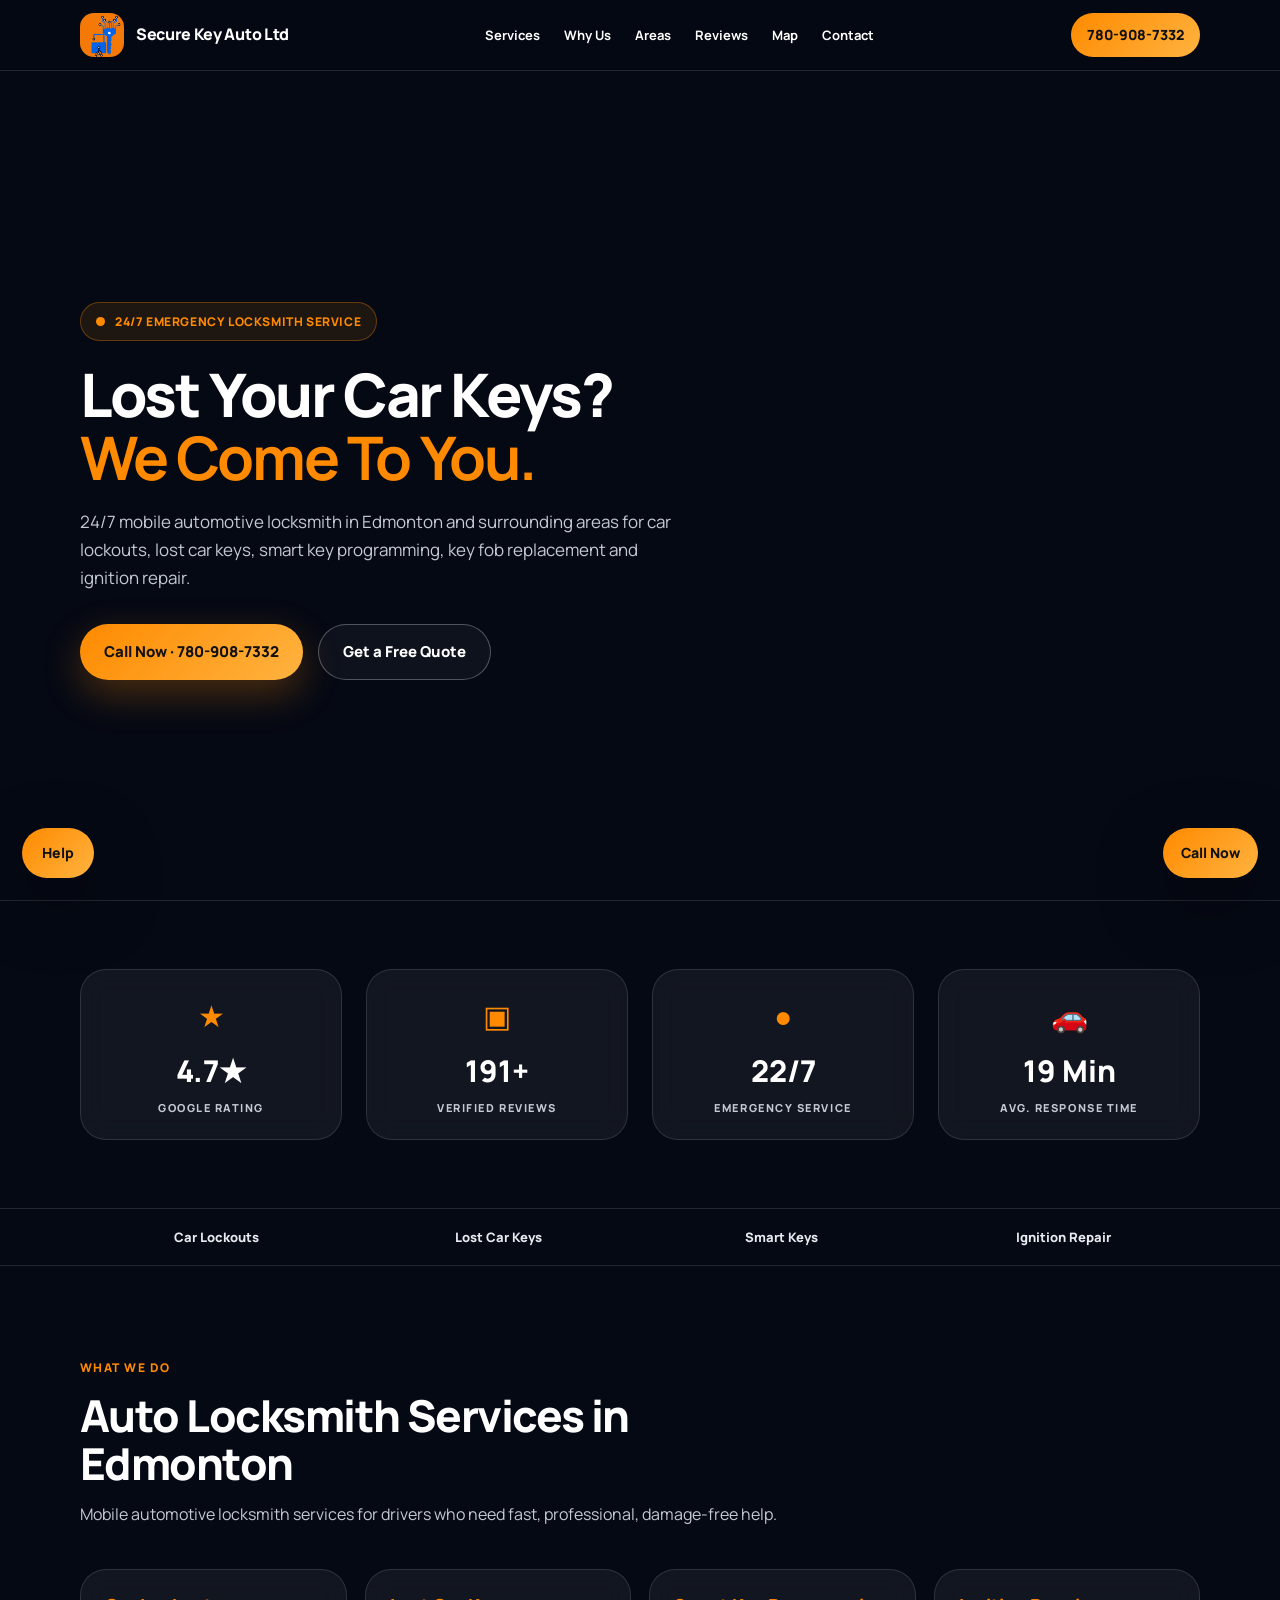
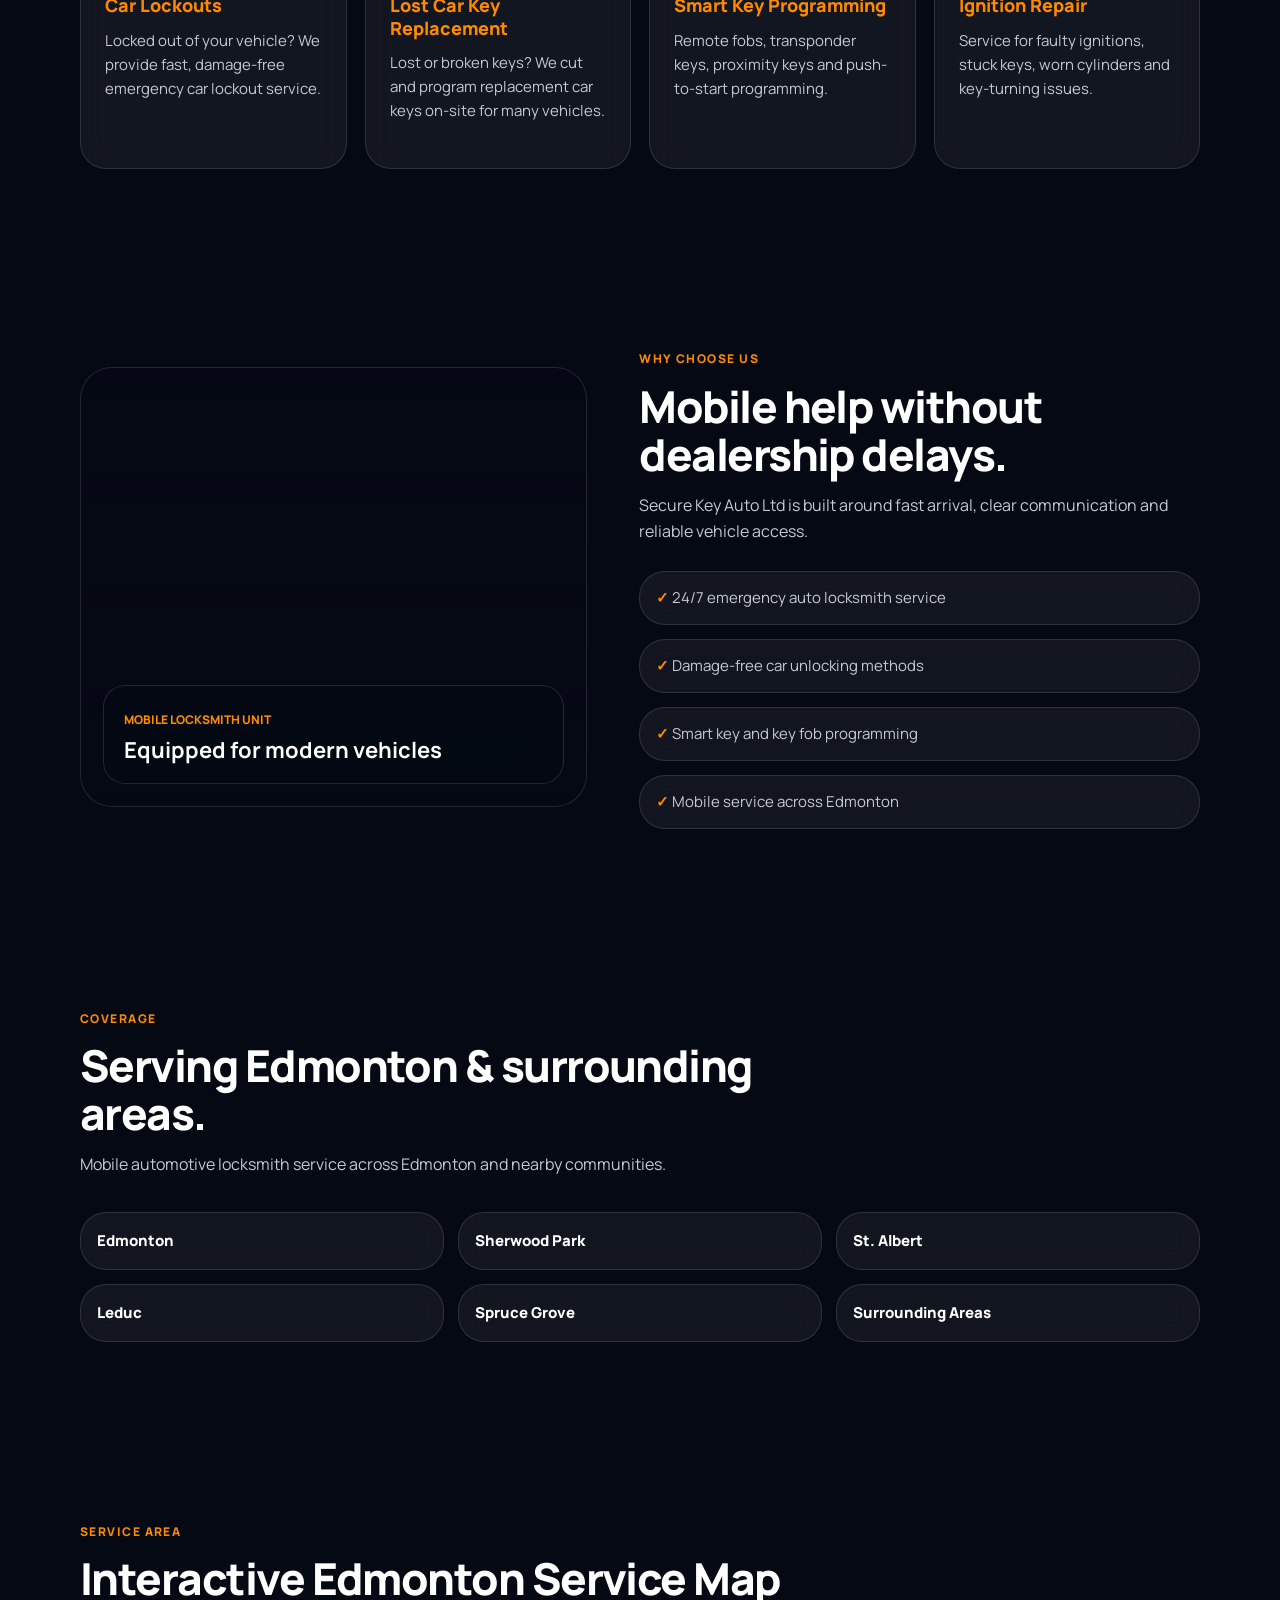
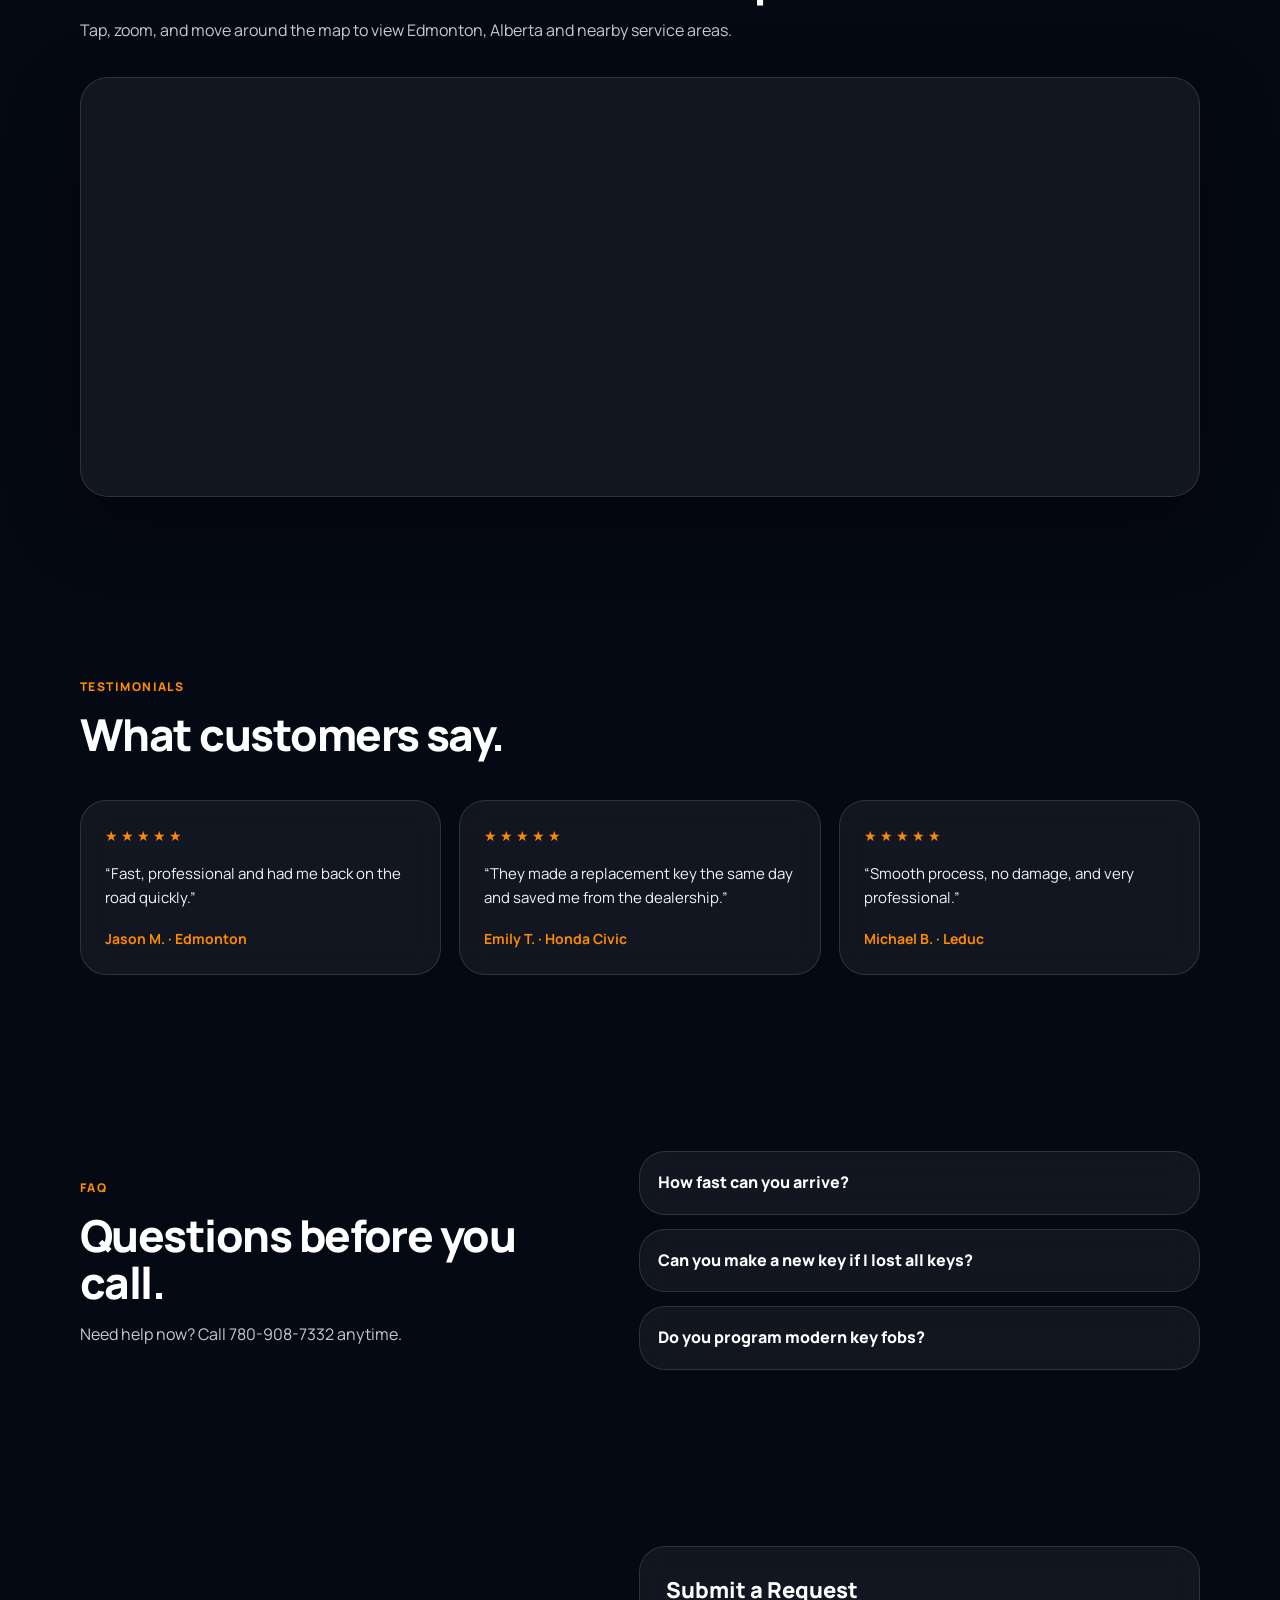
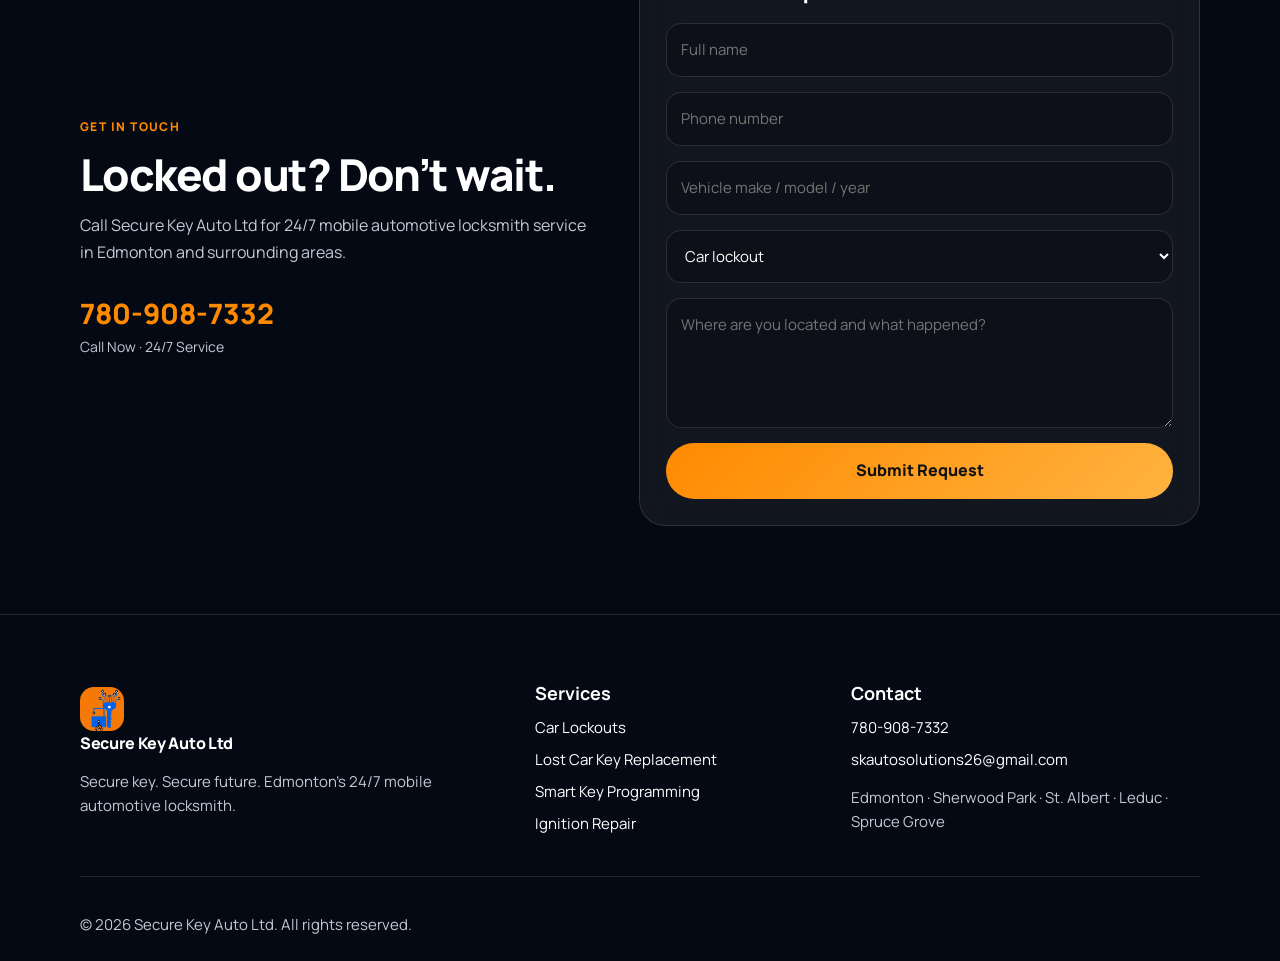
==== commit fa0c19f7: "Update index.html" ====
--- a/index.html
+++ b/index.html
@@ -8,7 +8,7 @@
 
   <meta name="description" content="Secure Key Auto Ltd provides 24/7 mobile auto locksmith service in Edmonton and surrounding areas. Car lockouts, lost car keys, smart key programming, key fob replacement and ignition repair. Call 780-908-7332." />
 
-  <meta name="keywords" content="auto locksmith Edmonton, car locksmith Edmonton, lost car key replacement Edmonton, car lockout Edmonton, key fob programming Edmonton, smart key programming Edmonton, ignition repair Edmonton, mobile locksmith Edmonton, BMW key replacement Edmonton, Mercedes key fob Edmonton" />
+  <meta name="keywords" content="auto locksmith Edmonton, car locksmith Edmonton, lost car key replacement Edmonton, car lockout Edmonton, key fob programming Edmonton, smart key programming Edmonton, ignition repair Edmonton, mobile locksmith Edmonton" />
 
   <meta name="robots" content="index, follow" />
   <meta name="author" content="Secure Key Auto Ltd" />
@@ -20,11 +20,6 @@
   <meta property="og:type" content="website" />
   <meta property="og:url" content="https://securekeyauto.com/" />
   <meta property="og:image" content="https://securekeyauto.com/assets/brand-card.png" />
-
-  <meta name="twitter:card" content="summary_large_image" />
-  <meta name="twitter:title" content="Auto Locksmith Edmonton | Secure Key Auto Ltd" />
-  <meta name="twitter:description" content="24/7 mobile auto locksmith service in Edmonton and surrounding areas." />
-  <meta name="twitter:image" content="https://securekeyauto.com/assets/brand-card.png" />
 
   <link rel="icon" href="assets/logo-mark.png" />
   <link rel="stylesheet" href="styles.css" />
@@ -39,23 +34,9 @@
     "telephone": "+1-780-908-7332",
     "image": "https://securekeyauto.com/assets/brand-card.png",
     "description": "24/7 mobile automotive locksmith service for car lockouts, lost car keys, smart key programming, key fob replacement and ignition repair.",
-    "areaServed": [
-      "Edmonton",
-      "Sherwood Park",
-      "St. Albert",
-      "Leduc",
-      "Spruce Grove"
-    ],
+    "areaServed": ["Edmonton", "Sherwood Park", "St. Albert", "Leduc", "Spruce Grove"],
     "openingHours": "Mo-Su 00:00-23:59",
-    "priceRange": "$$",
-    "serviceType": [
-      "Auto locksmith",
-      "Car lockout service",
-      "Lost car key replacement",
-      "Smart key programming",
-      "Key fob programming",
-      "Ignition repair"
-    ]
+    "priceRange": "$$"
   }
   </script>
 </head>
@@ -363,7 +344,10 @@
           </div>
         </div>
 
-        <form class="contact-form reveal">
+        <form
+          class="contact-form reveal"
+          action="https://formspree.io/f/mpqnblbd"
+          method="POST">
 
           <h3>Submit a Request</h3>
 
@@ -382,6 +366,8 @@
 
           <textarea name="message" placeholder="Where are you located and what happened?"></textarea>
 
+          <input type="hidden" name="_subject" value="Secure Key Auto Website Lead">
+
           <button type="submit">Submit Request</button>
 
         </form>
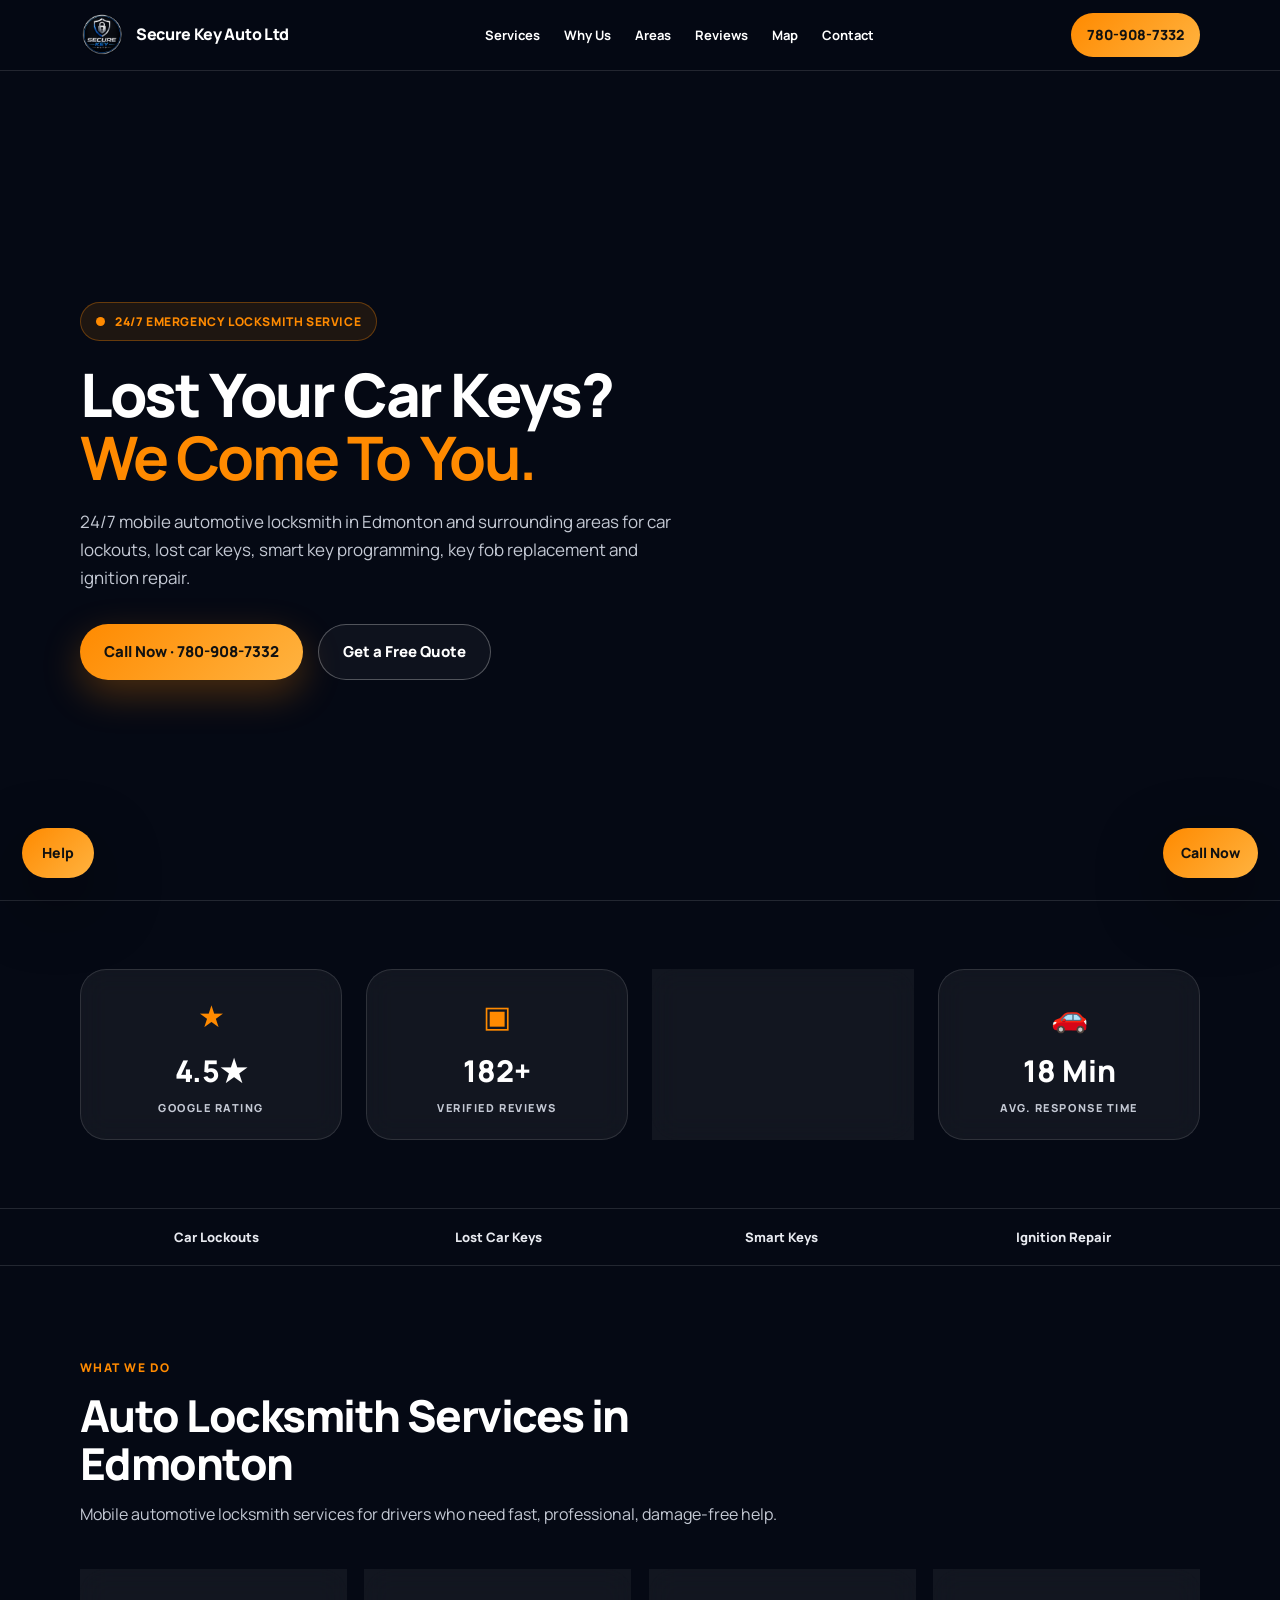
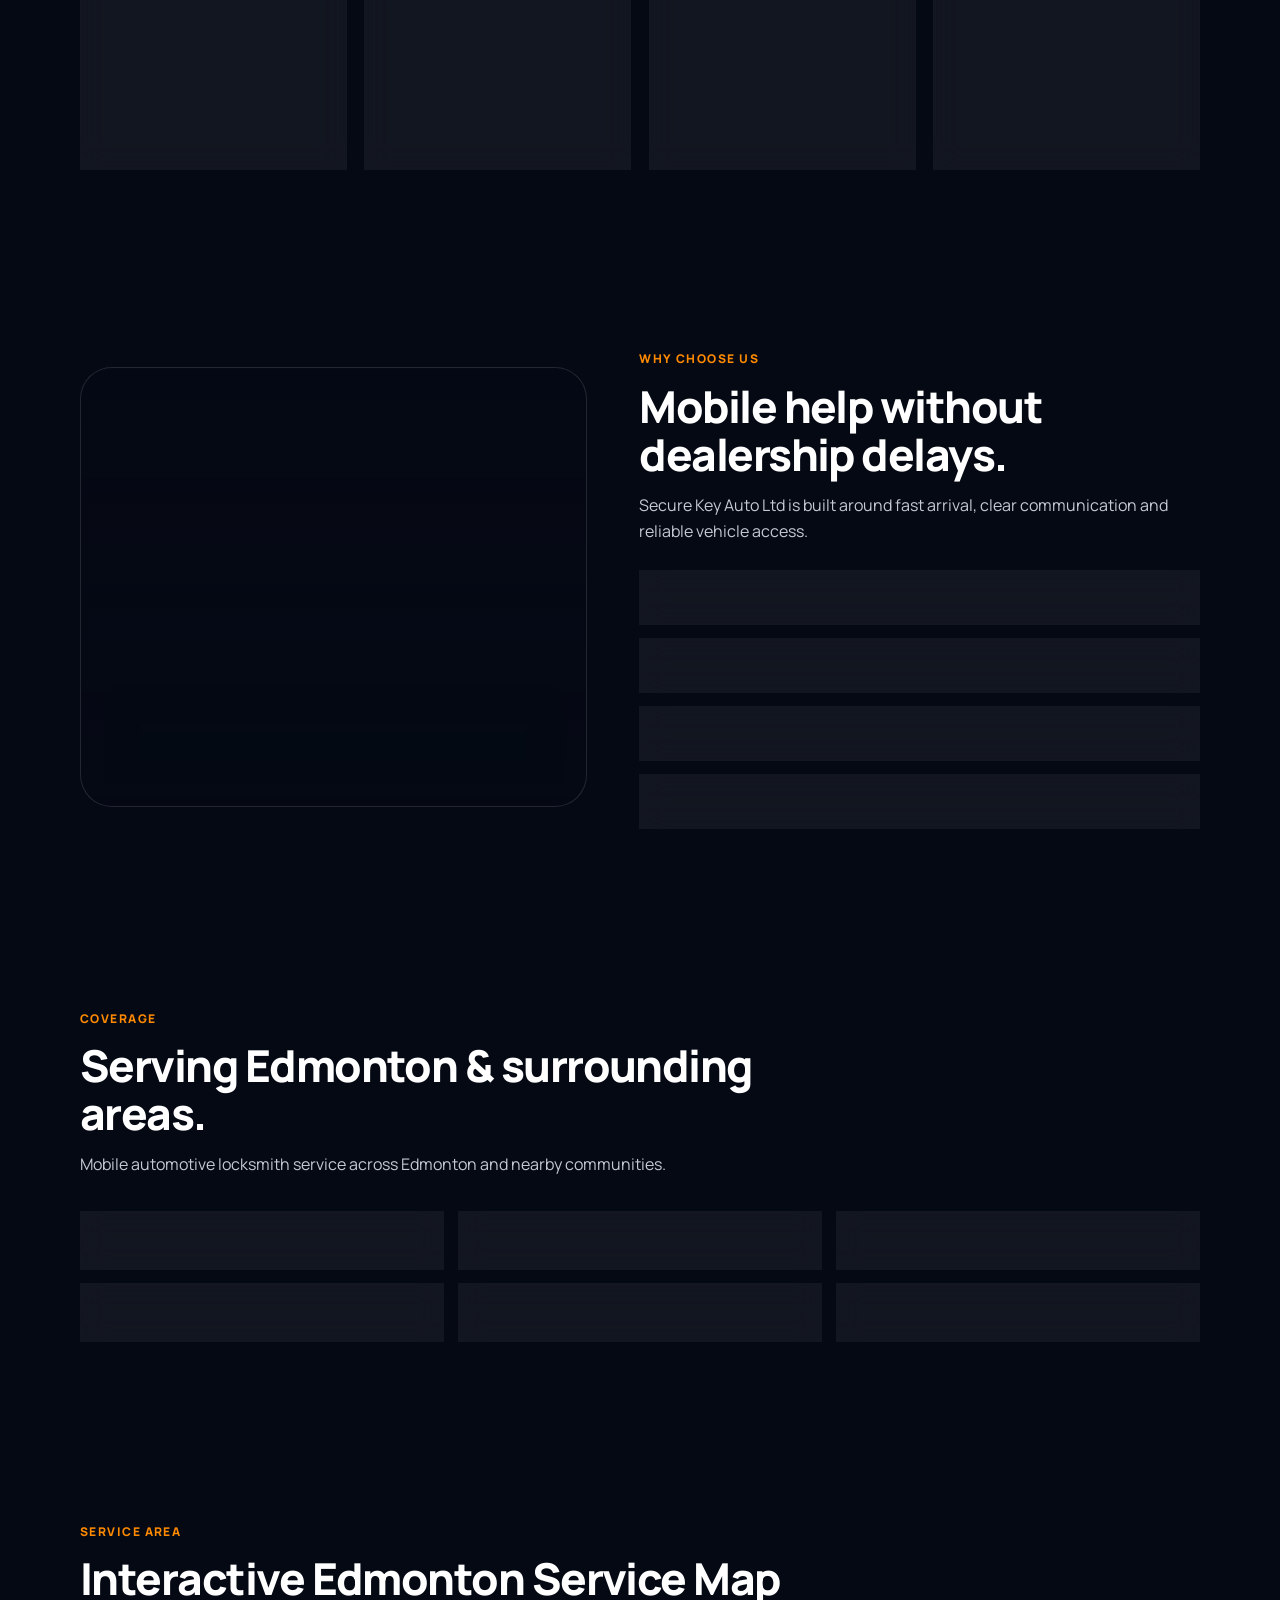
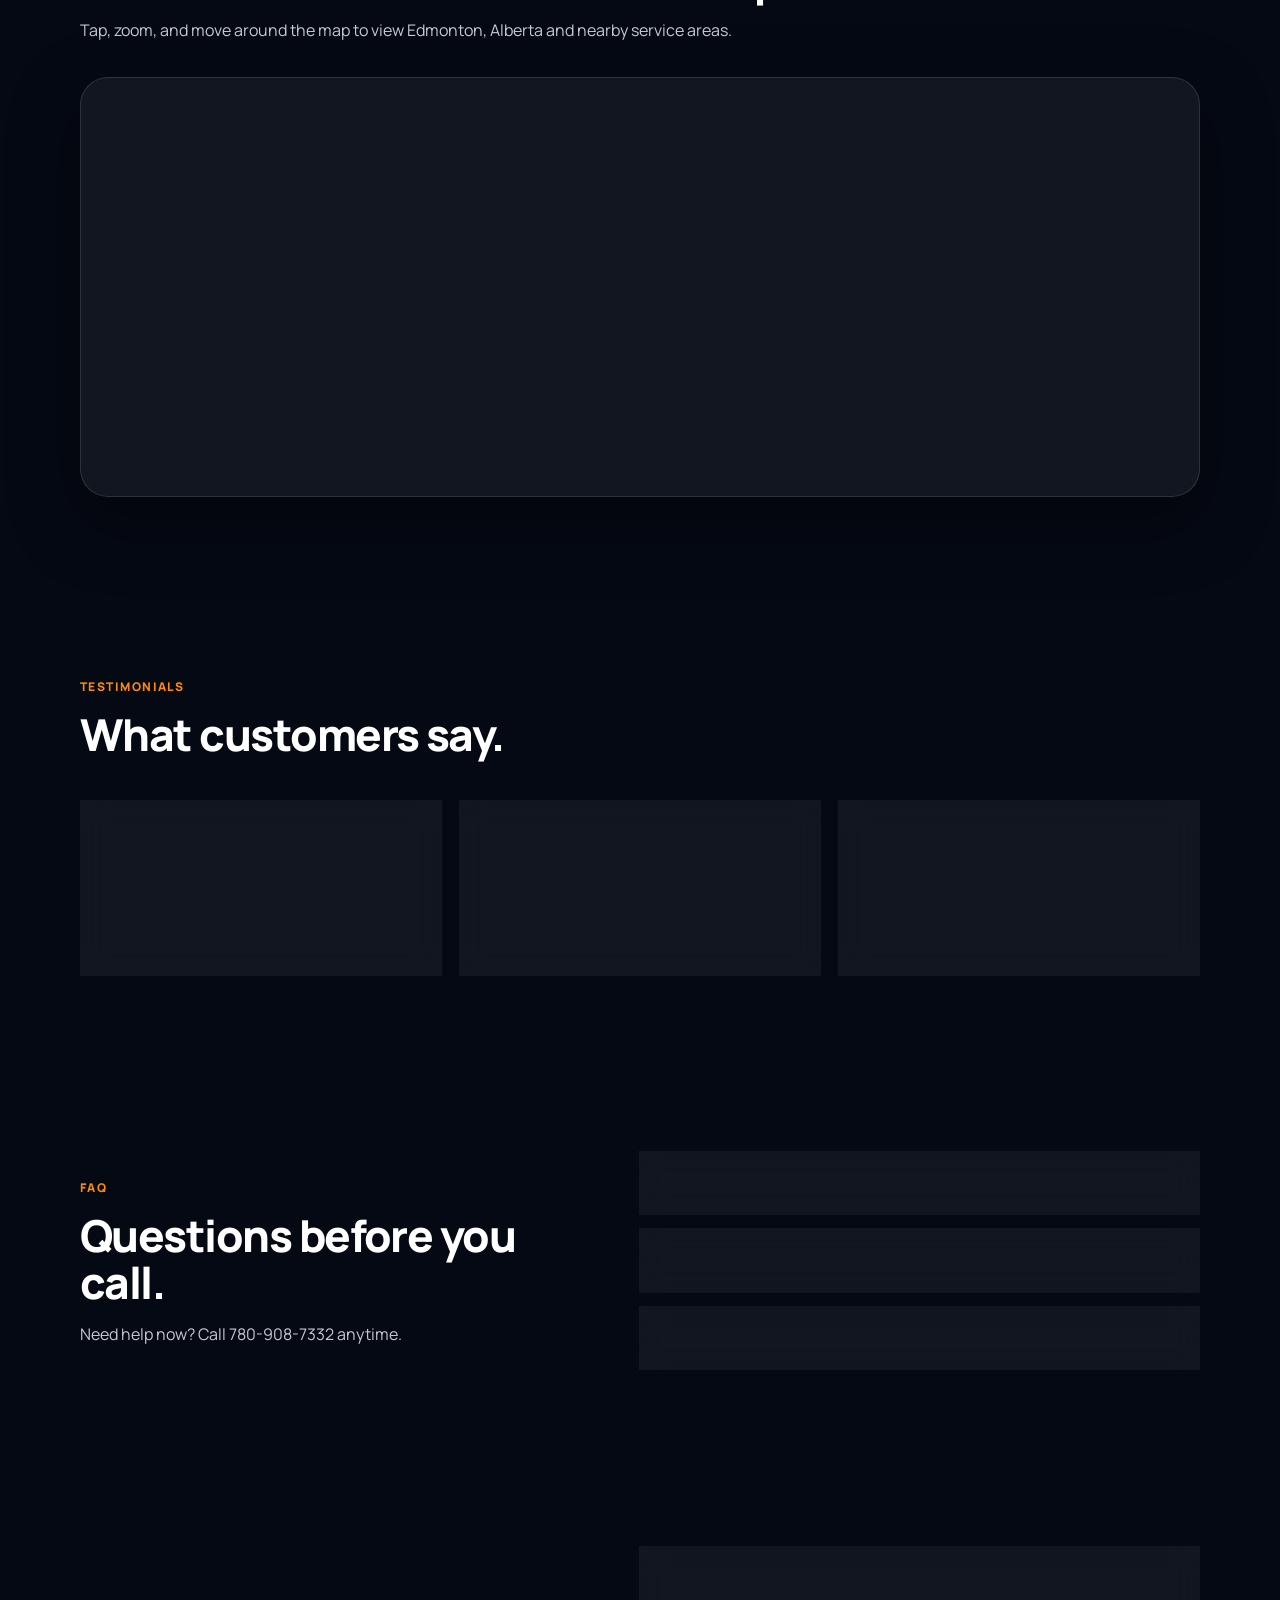
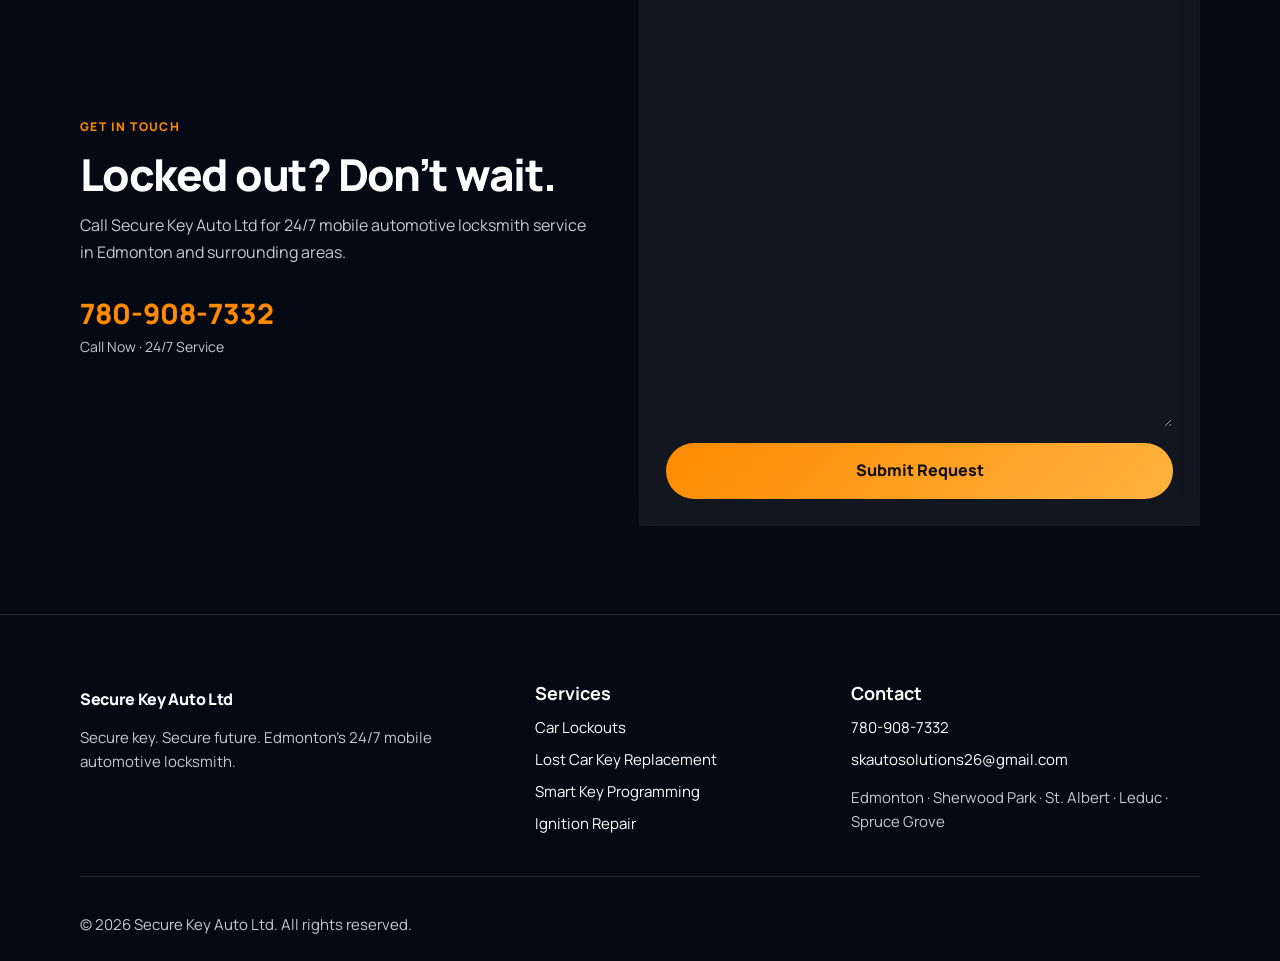
==== commit 0efc8101: "Change logo file extension from PNG to png" ====
--- a/index.html
+++ b/index.html
@@ -21,7 +21,7 @@
   <meta property="og:url" content="https://securekeyauto.com/" />
   <meta property="og:image" content="https://securekeyauto.com/assets/brand-card.png" />
 
-  <link rel="icon" href="assets/logo-mark.png" />
+  <link rel="icon" href="assets/logo-mark.PNG" />
   <link rel="stylesheet" href="styles.css" />
   <script defer src="script.js"></script>
 
@@ -51,7 +51,7 @@
     <div class="container nav">
 
       <a class="brand" href="#top">
-        <img src="assets/logo-mark.png" alt="Secure Key Auto Ltd logo" onerror="this.style.display='none'">
+        <img src="assets/logo-mark.PNG" alt="Secure Key Auto Ltd logo" onerror="this.style.display='none'">
         <span>Secure Key Auto Ltd</span>
       </a>
 
@@ -438,4 +438,4 @@
   </footer>
 
 </body>
-</html>+</html>
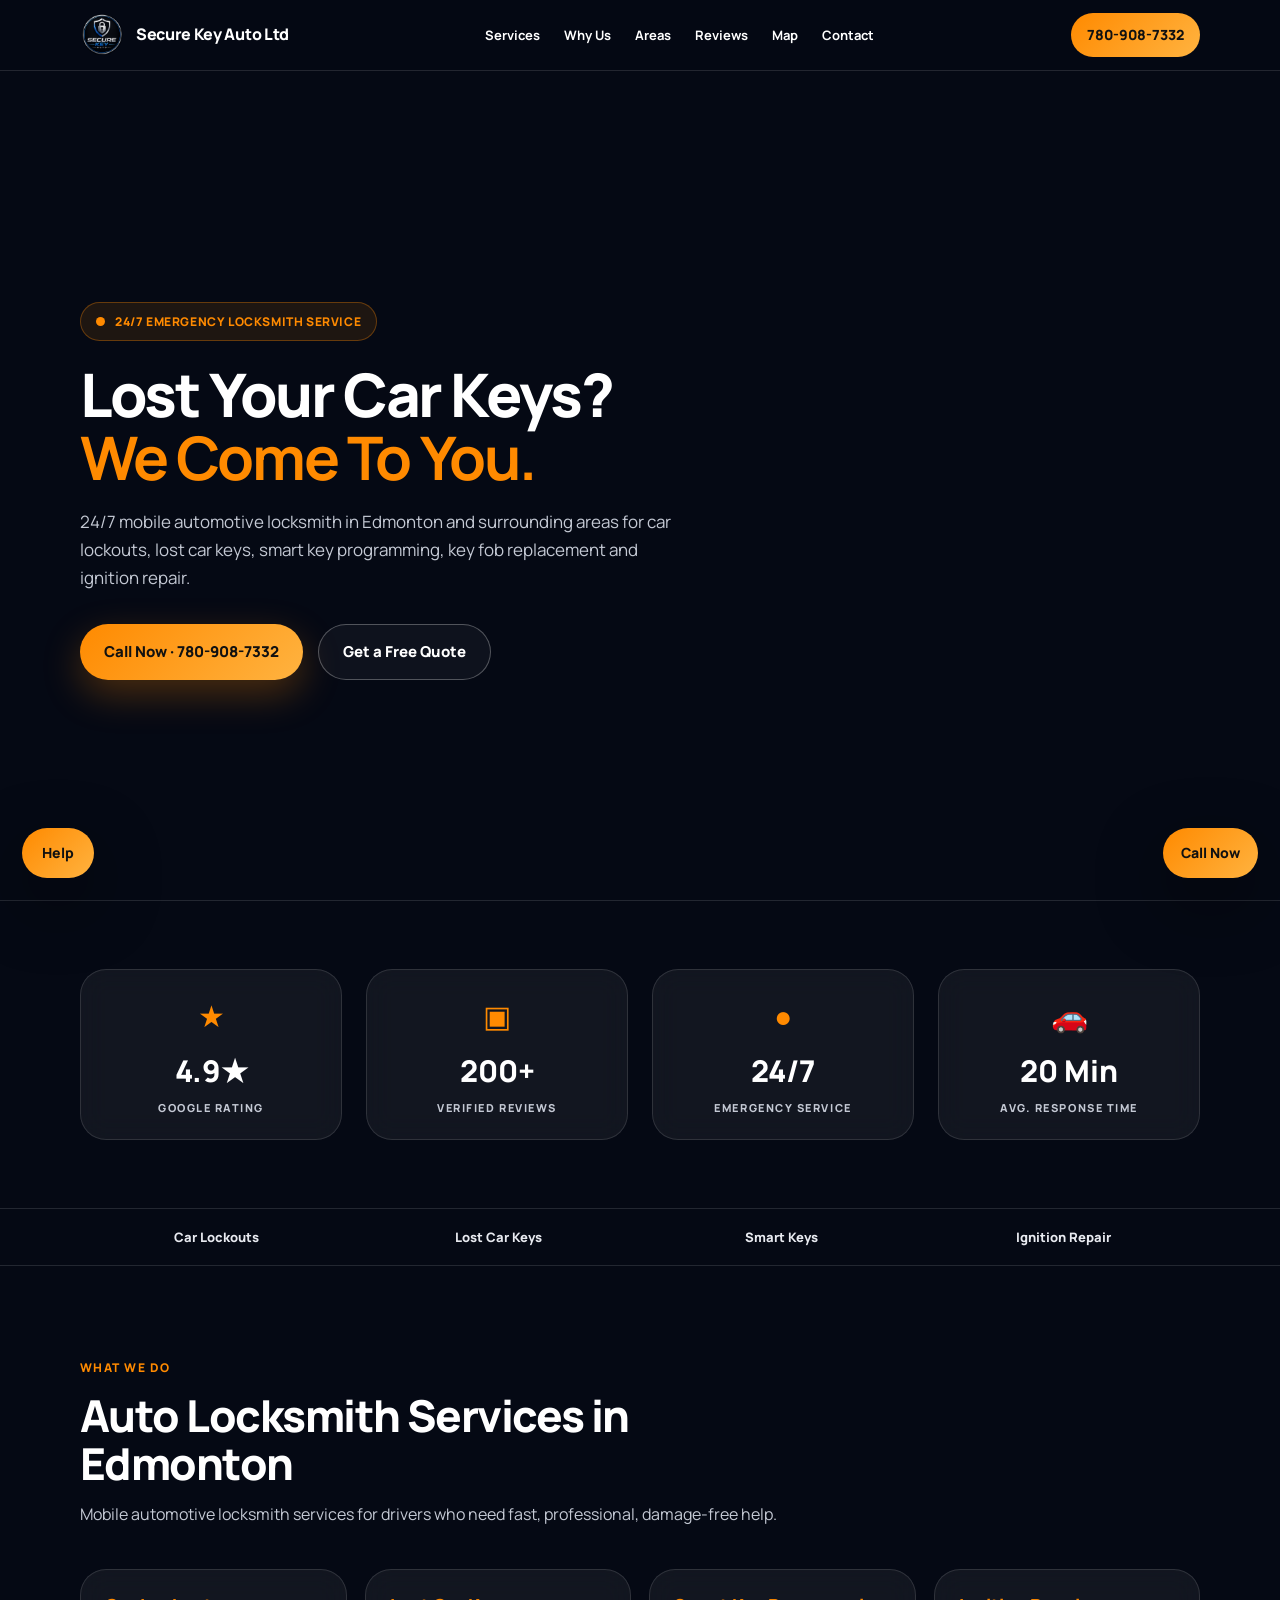
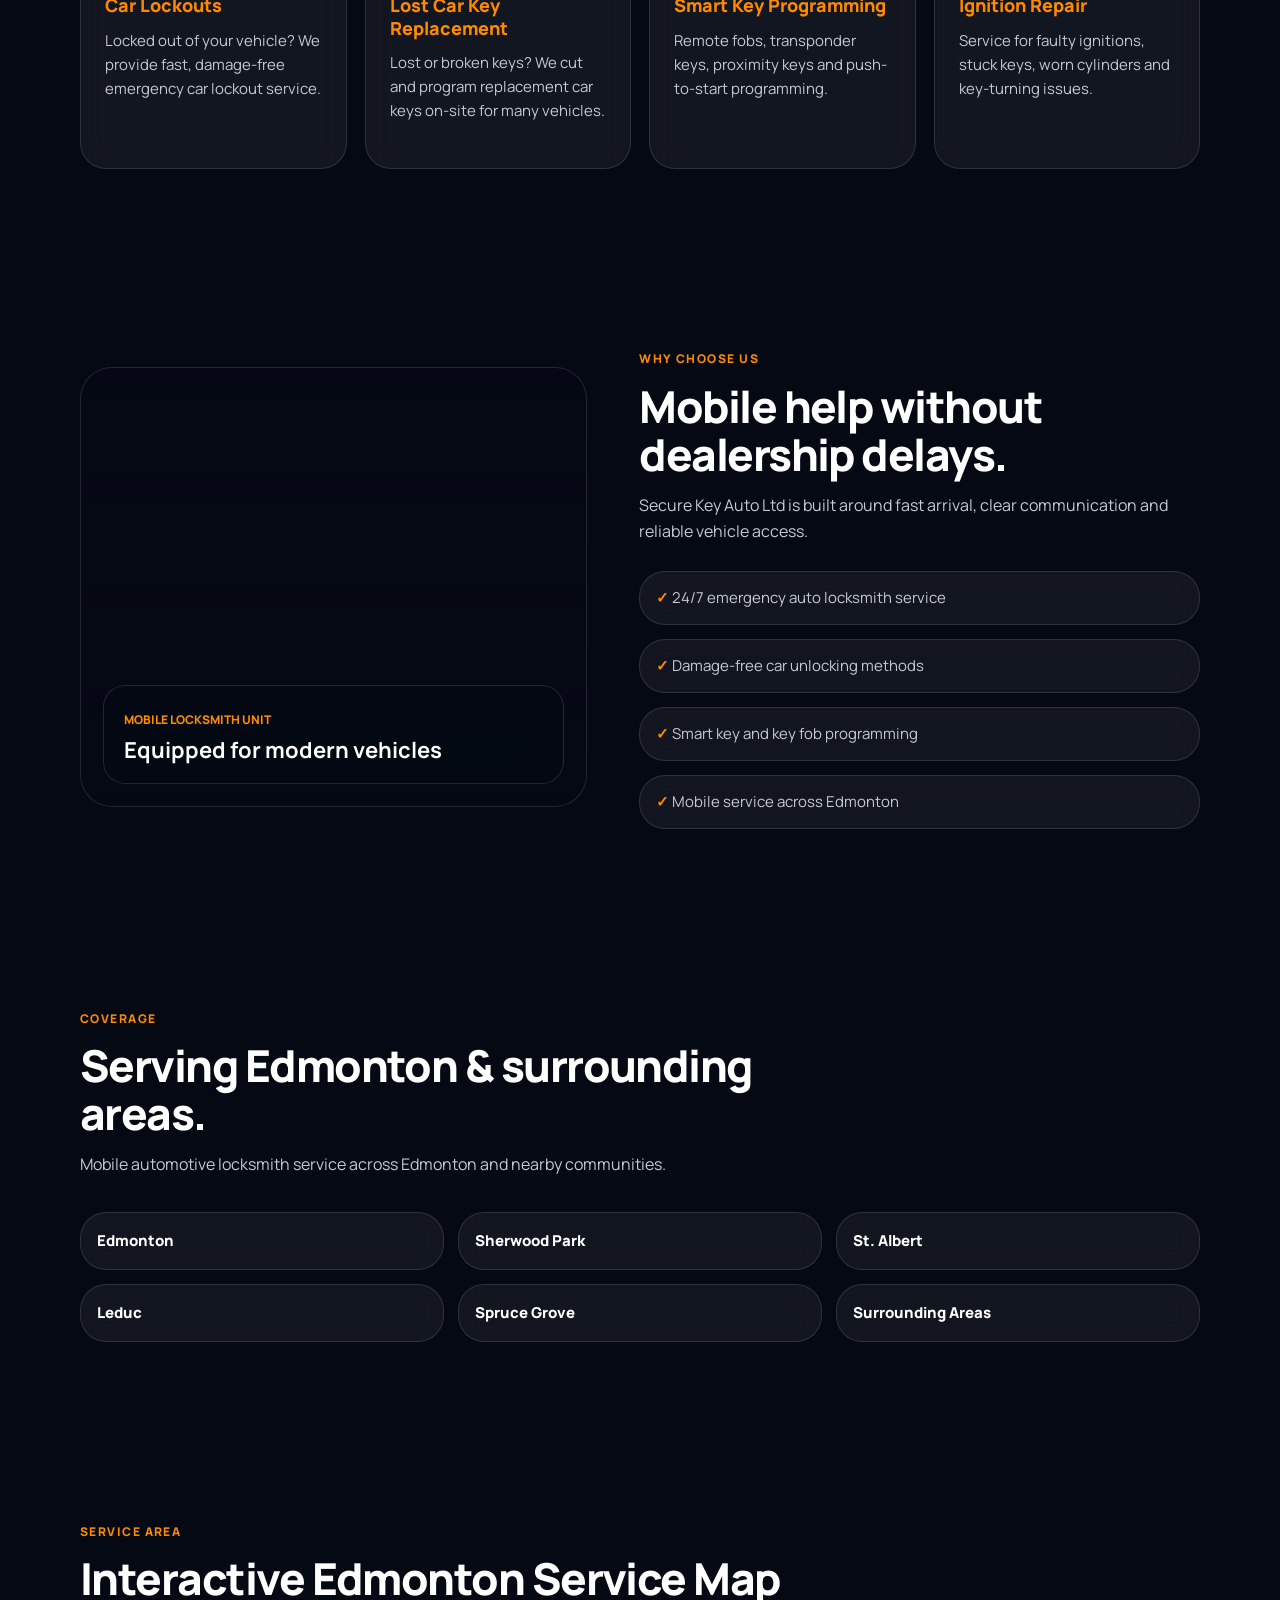
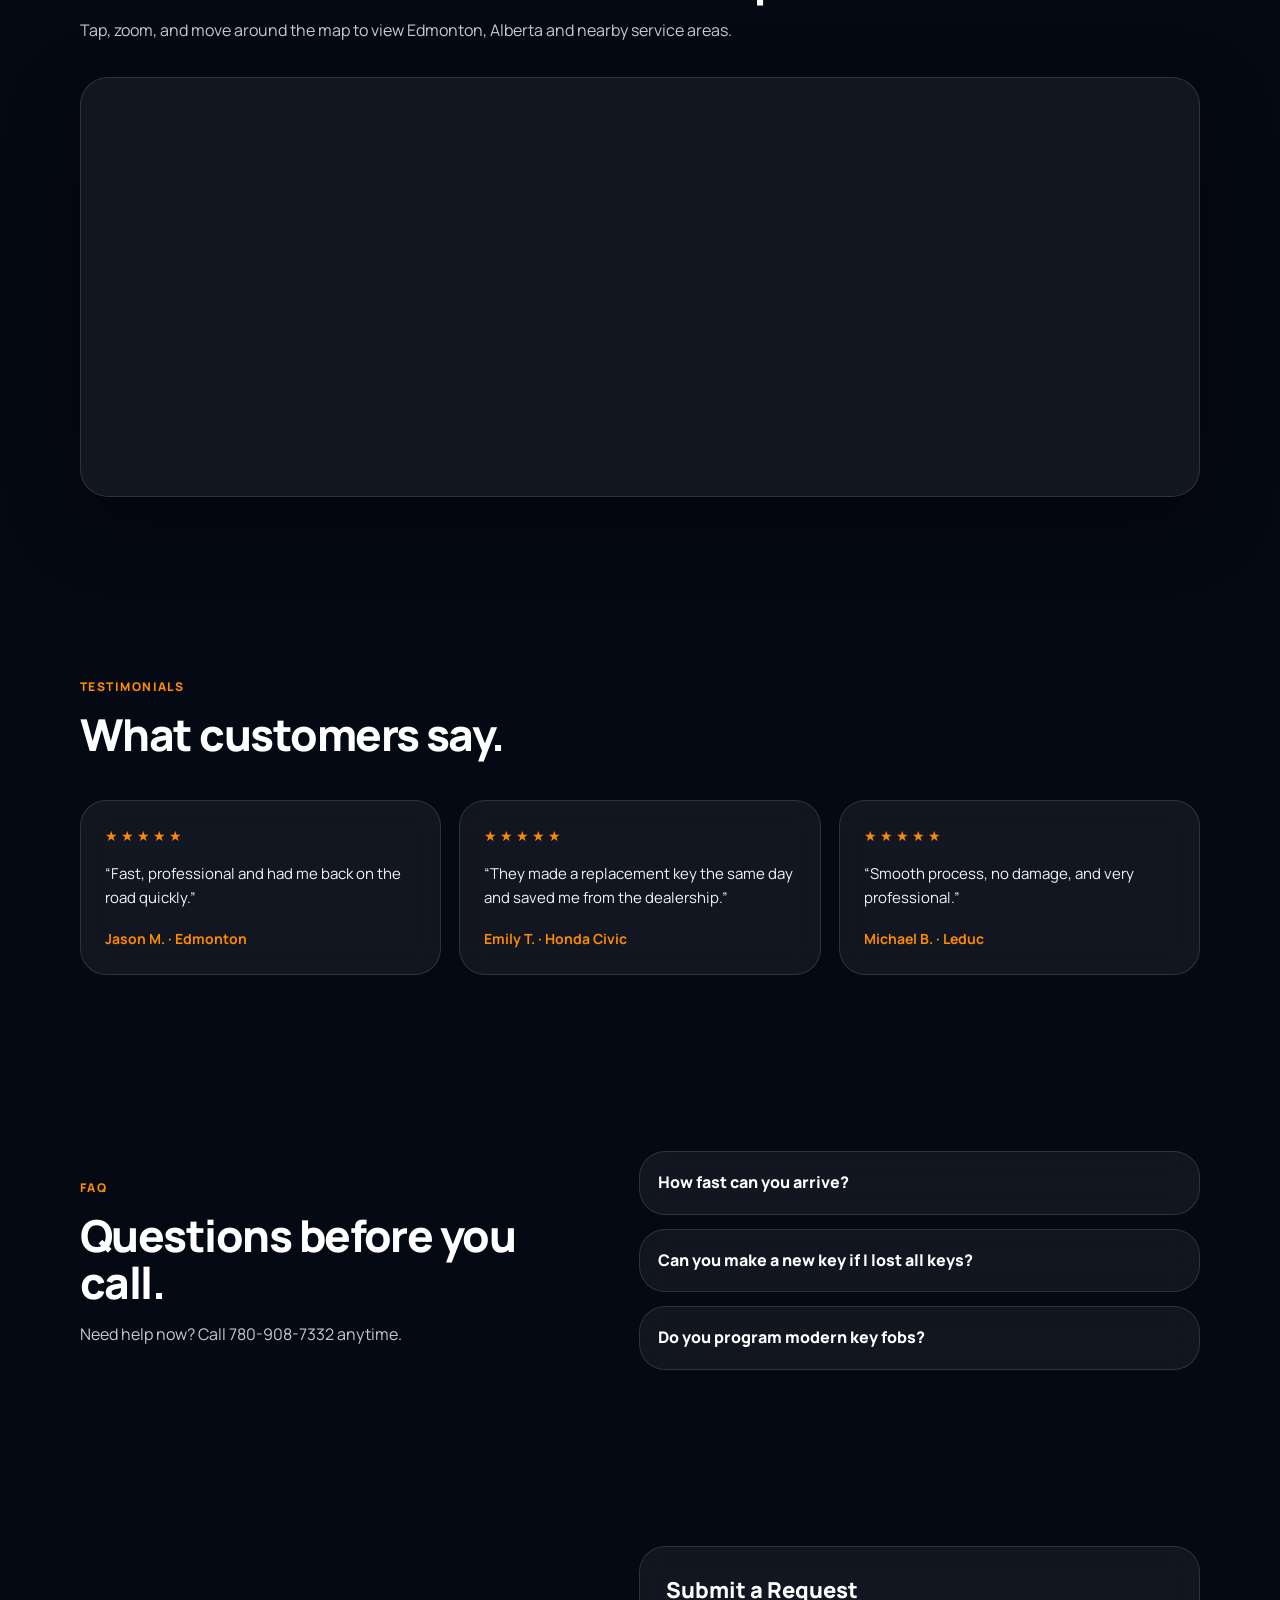
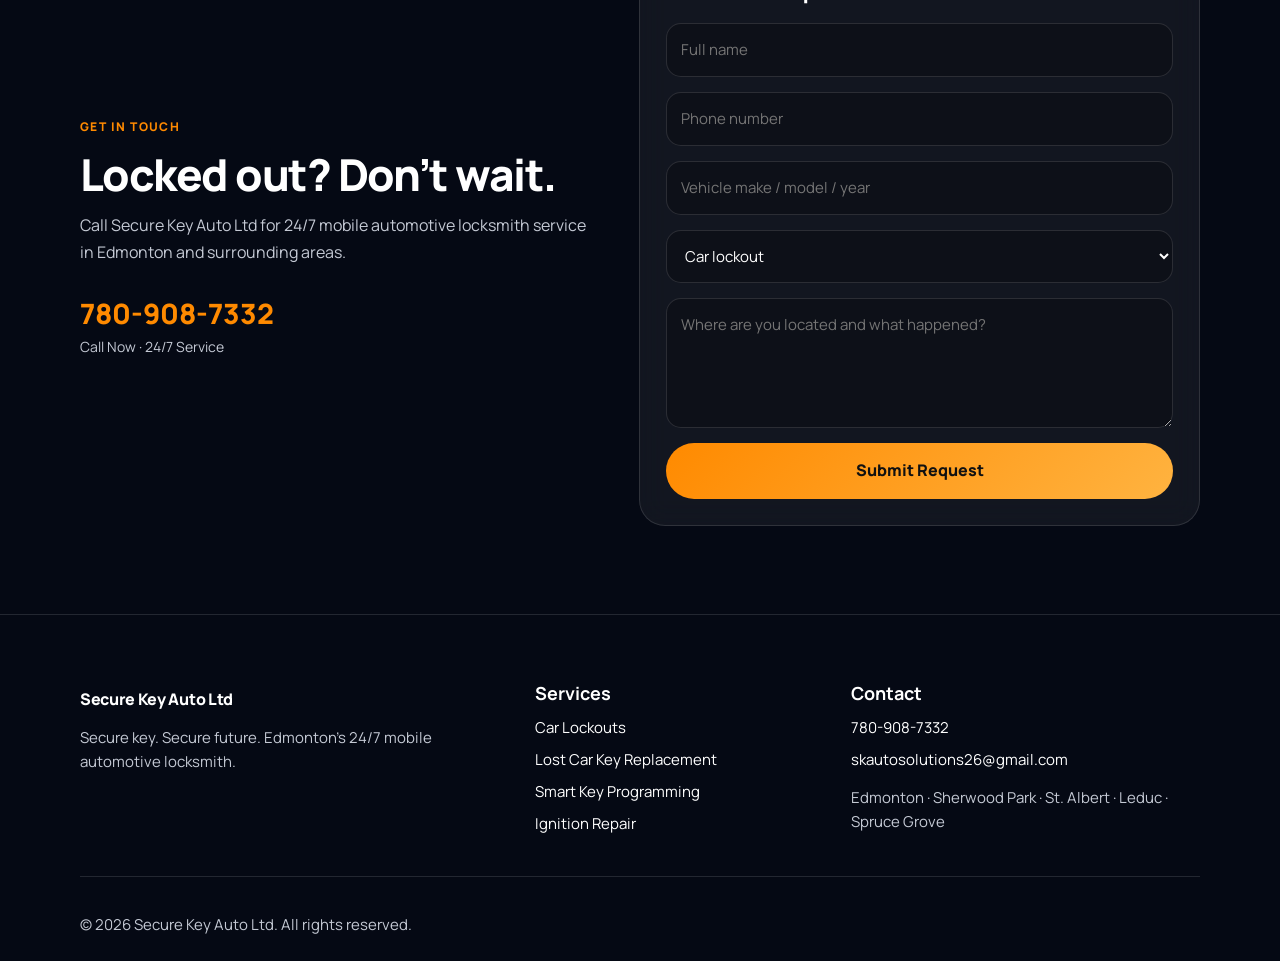
==== commit cb9d9964: "Fix image URL case in meta tags" ====
--- a/index.html
+++ b/index.html
@@ -19,7 +19,7 @@
   <meta property="og:description" content="24/7 mobile automotive locksmith service in Edmonton. Lockouts, lost car keys, smart key programming and ignition repair." />
   <meta property="og:type" content="website" />
   <meta property="og:url" content="https://securekeyauto.com/" />
-  <meta property="og:image" content="https://securekeyauto.com/assets/brand-card.png" />
+  <meta property="og:image" content="https://securekeyauto.com/assets/brand-card.PNG" />
 
   <link rel="icon" href="assets/logo-mark.PNG" />
   <link rel="stylesheet" href="styles.css" />
@@ -32,7 +32,7 @@
     "name": "Secure Key Auto Ltd",
     "url": "https://securekeyauto.com",
     "telephone": "+1-780-908-7332",
-    "image": "https://securekeyauto.com/assets/brand-card.png",
+    "image": "https://securekeyauto.com/assets/brand-card.PNG",
     "description": "24/7 mobile automotive locksmith service for car lockouts, lost car keys, smart key programming, key fob replacement and ignition repair.",
     "areaServed": ["Edmonton", "Sherwood Park", "St. Albert", "Leduc", "Spruce Grove"],
     "openingHours": "Mo-Su 00:00-23:59",
